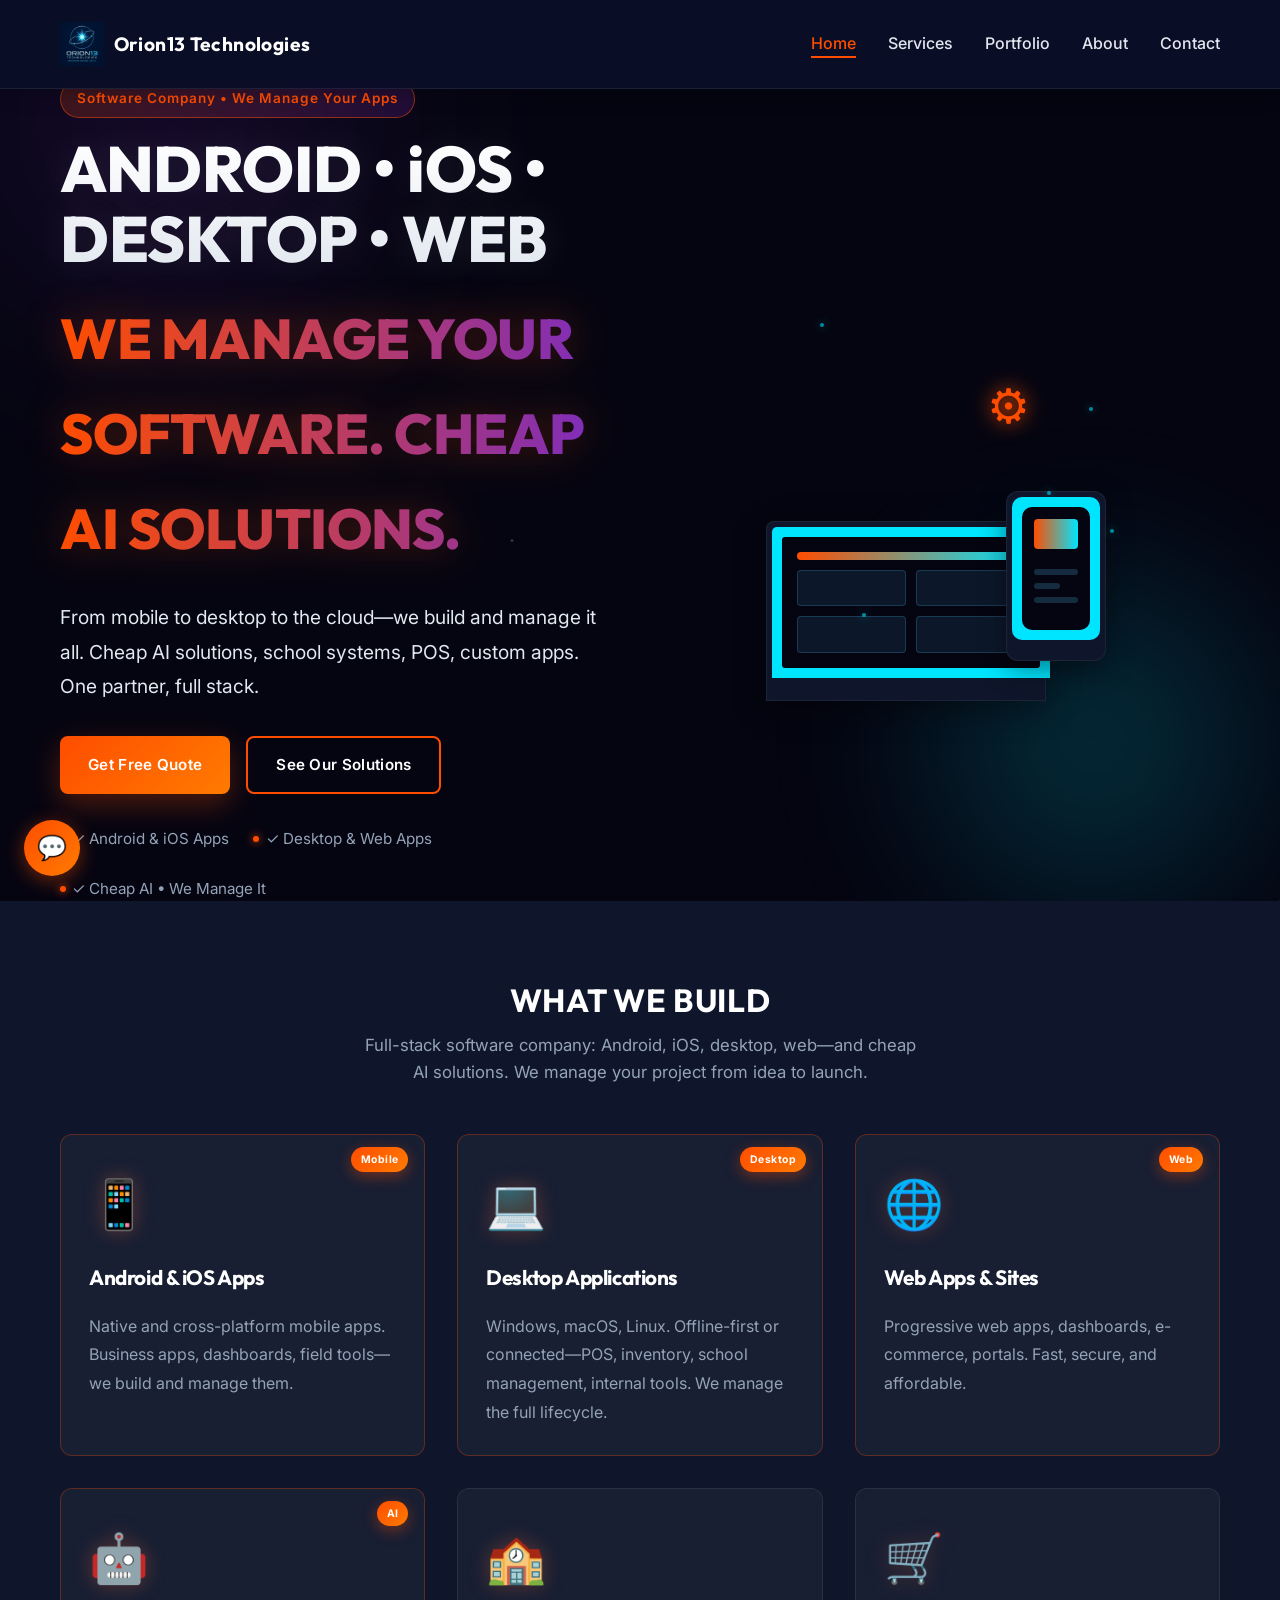
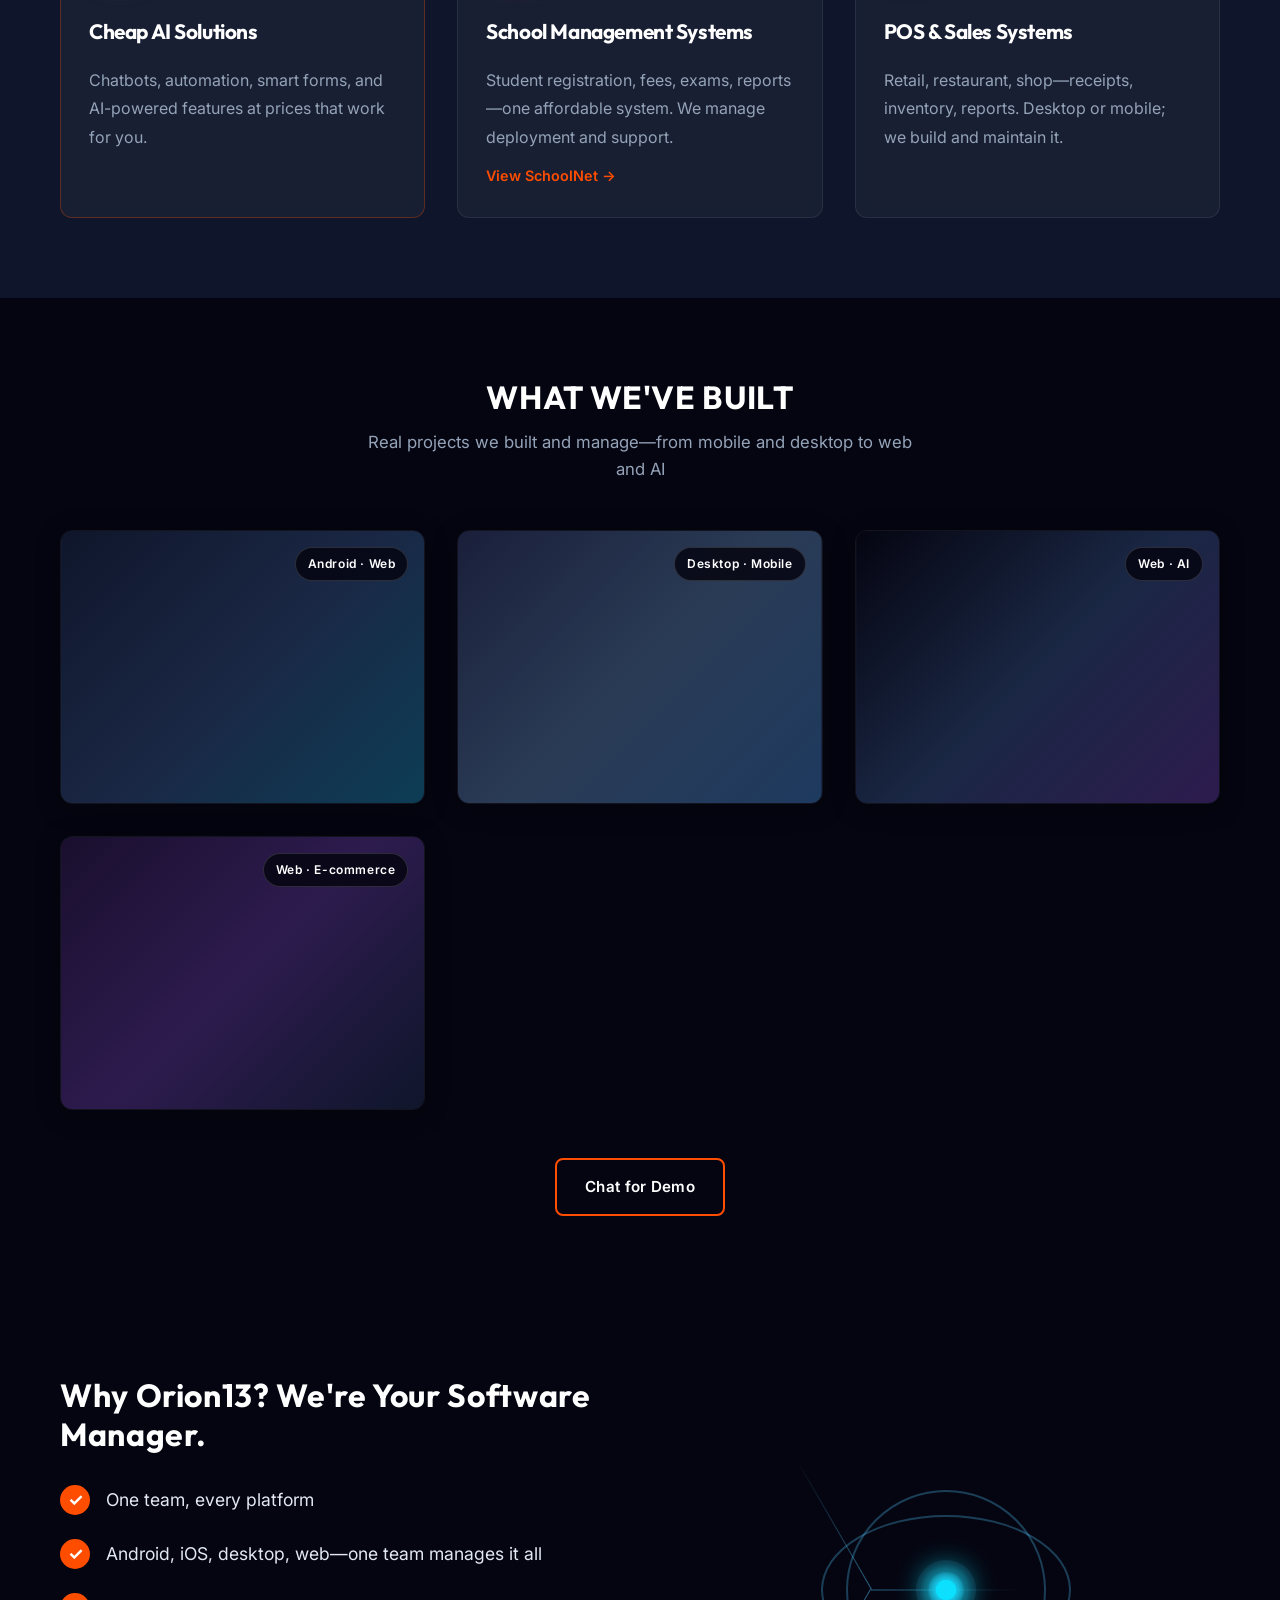
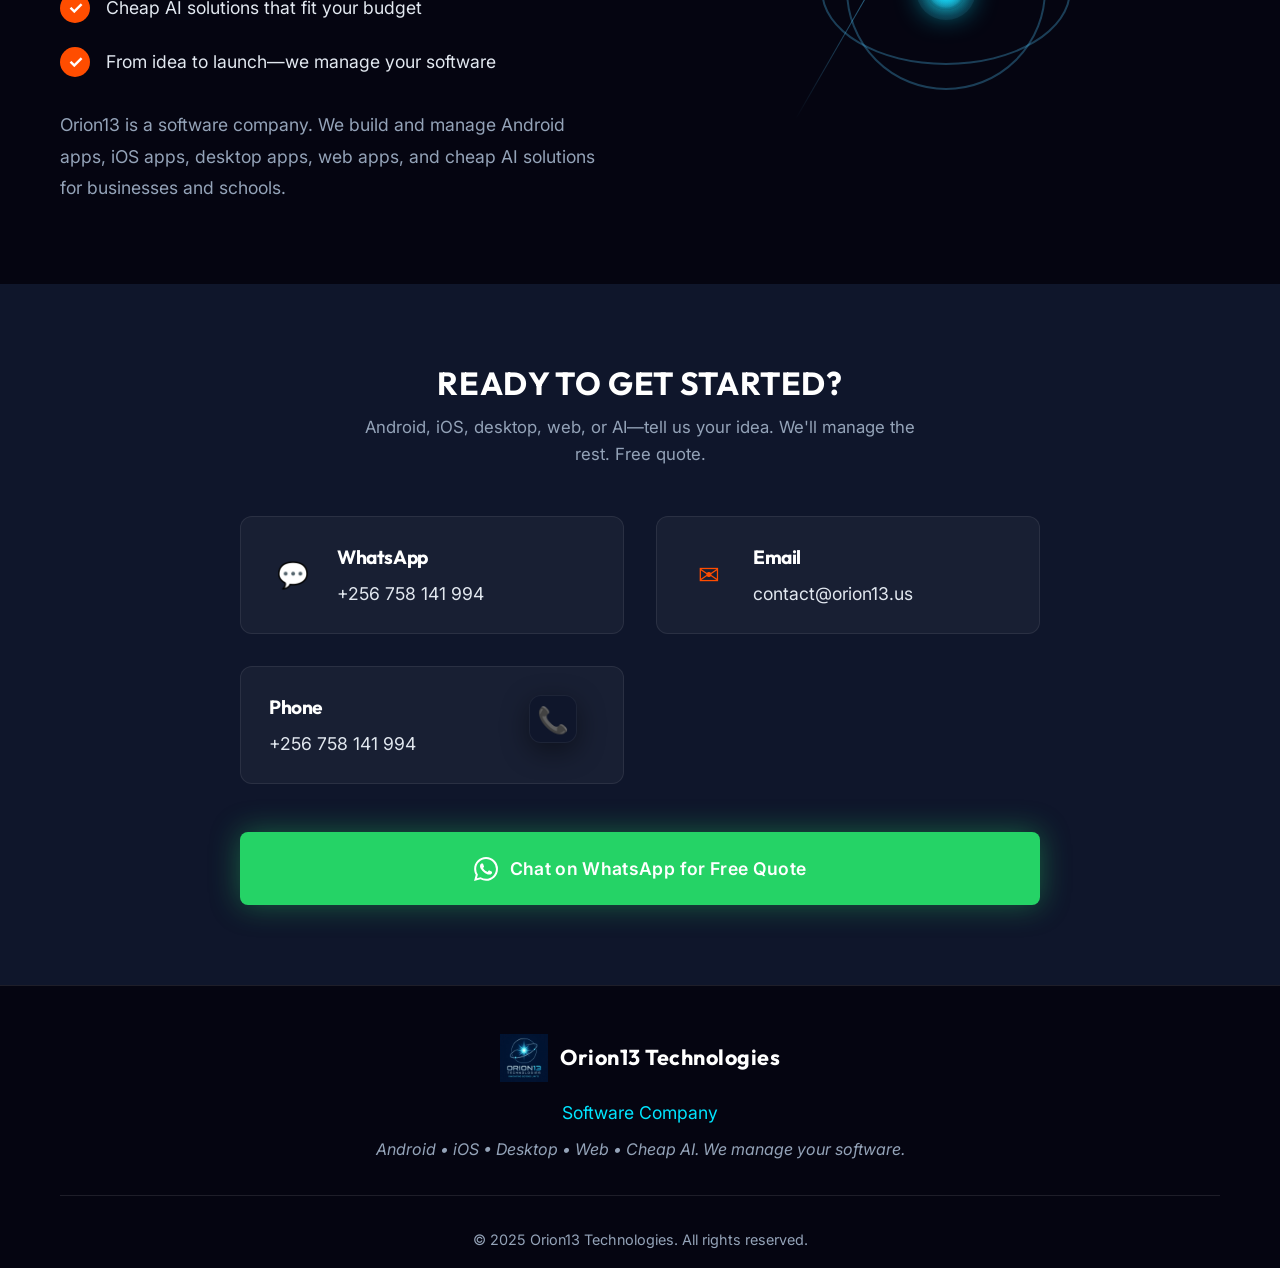
==== index.html @ c50a7cce "Website" ====
<!DOCTYPE html>
<html lang="en">

<head>
    <meta charset="UTF-8">
    <meta name="viewport" content="width=device-width, initial-scale=1.0, viewport-fit=cover">
    <meta name="description"
        content="Orion13 Technologies — Uganda-based software company. Android, iOS, desktop & web apps. Cheap AI solutions for East Africa. We manage your software from idea to launch.">
    <meta name="keywords" content="software company Uganda, East Africa, Android apps, iOS apps, desktop apps, web apps, cheap AI solutions, mobile development, Orion13, Kampala">
    <meta name="author" content="Orion13 Technologies">
    <meta name="robots" content="index, follow">
    <link rel="canonical" href="https://orion13.us/">
    <link rel="sitemap" type="application/xml" href="https://orion13.us/sitemap.xml">
    <meta property="og:type" content="website">
    <meta property="og:title" content="Orion13 Technologies | Software Company Uganda — Android, iOS, Web & AI">
    <meta property="og:description" content="Uganda-based software company. Android, iOS, desktop & web apps. Cheap AI solutions for East Africa. We manage your software.">
    <meta property="og:url" content="https://orion13.us/">
    <meta property="og:locale" content="en_UG">
    <meta property="og:site_name" content="Orion13 Technologies">
    <meta property="og:image" content="https://orion13.us/Images/logo_2.jpeg">
    <meta name="twitter:card" content="summary_large_image">
    <meta name="twitter:image" content="https://orion13.us/Images/logo_2.jpeg">
    <meta name="twitter:title" content="Orion13 Technologies | Software Company Uganda — Android, iOS, Web & AI">
    <meta name="twitter:description" content="Uganda-based software company. Android, iOS, desktop & web apps. Cheap AI solutions for East Africa.">
    <meta name="theme-color" content="#050511">
    <title>Orion13 Technologies | Software Company Uganda — Android • iOS • Web • Desktop • AI</title>
    <link rel="icon" href="Images/logo_2.jpeg" type="image/jpeg">
    <link rel="apple-touch-icon" href="Images/logo_2.jpeg">
    <link rel="preload" href="styles.css" as="style">
    <link rel="stylesheet" href="styles.css">
    <link rel="preconnect" href="https://fonts.googleapis.com">
    <link rel="preconnect" href="https://fonts.gstatic.com" crossorigin>
    <link
        href="https://fonts.googleapis.com/css2?family=Inter:wght@300;400;500;600&family=Outfit:wght@300;400;500;600;700;800&display=swap"
        rel="stylesheet">
</head>

<body>
    <!-- Navigation -->
    <nav class="navbar" role="navigation" aria-label="Main navigation">
        <div class="container">
            <a href="#home" class="logo" aria-label="Orion13 Technologies - Home">
                <img src="Images/logo_2.jpeg" alt="Orion13 Technologies" fetchpriority="high">
                <span class="logo-name">Orion13 Technologies</span>
            </a>
            <ul class="nav-menu">
                <li><a href="#home">Home</a></li>
                <li><a href="#services">Services</a></li>
                <li><a href="#portfolio">Portfolio</a></li>
                <li><a href="#about">About</a></li>
                <li><a href="#contact">Contact</a></li>
            </ul>
            <button type="button" class="hamburger" aria-label="Toggle menu" aria-expanded="false">
                <span></span>
                <span></span>
                <span></span>
            </button>
        </div>
    </nav>

    <main>
    <!-- Hero Section -->
    <section id="home" class="hero" aria-labelledby="hero-heading">
        <div class="hero-background">
            <div class="stars"></div>
        </div>
        <div class="container">
            <div class="hero-content">
                <div class="hero-badge">Software Company • We Manage Your Apps</div>
                <h1 class="hero-title" id="hero-heading">
                    <span class="title-main">ANDROID • iOS • DESKTOP • WEB</span>
                    <span class="title-accent">WE MANAGE YOUR SOFTWARE. CHEAP AI SOLUTIONS.</span>
                </h1>
                <p class="hero-subtitle">From mobile to desktop to the cloud—we build and manage it all. Cheap AI solutions, school systems, POS, custom apps. One partner, full stack.</p>
                <div class="hero-buttons">
                    <a href="https://wa.me/256758141994?text=Hi!%20I%20need%20a%20quote%20for%20software%20or%20AI%20solutions" target="_blank" rel="noopener noreferrer" class="btn btn-primary">Get Free Quote</a>
                    <a href="#services" class="btn btn-secondary">See Our Solutions</a>
                </div>
                <div class="hero-trust">
                    <span>✓ Android & iOS Apps</span>
                    <span>✓ Desktop & Web Apps</span>
                    <span>✓ Cheap AI • We Manage It</span>
                </div>
            </div>
            <div class="hero-graphic">
                <div class="device-mockup">
                    <div class="laptop">
                        <div class="laptop-screen">
                            <div class="screen-content">
                                <div class="screen-bar"></div>
                                <div class="screen-grid">
                                    <div class="grid-item"></div>
                                    <div class="grid-item"></div>
                                    <div class="grid-item"></div>
                                    <div class="grid-item"></div>
                                </div>
                            </div>
                        </div>
                    </div>
                    <div class="phone">
                        <div class="phone-screen">
                            <div class="screen-content">
                                <div class="phone-header"></div>
                                <div class="phone-content">
                                    <div class="content-line"></div>
                                    <div class="content-line short"></div>
                                    <div class="content-line"></div>
                                </div>
                            </div>
                        </div>
                    </div>
                    <div class="gear-icon">⚙</div>
                    <div class="floating-particles">
                        <div class="particle"></div>
                        <div class="particle"></div>
                        <div class="particle"></div>
                        <div class="particle"></div>
                        <div class="particle"></div>
                    </div>
                </div>
            </div>
        </div>
    </section>

    <!-- Services Section -->
    <section id="services" class="services">
        <div class="container">
            <div class="section-header">
                <h2 class="section-title">WHAT WE BUILD</h2>
                <p class="section-subtitle">Full-stack software company: Android, iOS, desktop, web—and cheap AI solutions. We manage your project from idea to launch.</p>
            </div>
            <div class="services-grid">
                <div class="service-card featured">
                    <span class="service-badge">Mobile</span>
                    <div class="service-icon">📱</div>
                    <h3 class="service-title">Android & iOS Apps</h3>
                    <p class="service-description">Native and cross-platform mobile apps. Business apps, dashboards, field tools—we build and manage them.</p>
                </div>
                <div class="service-card featured">
                    <span class="service-badge">Desktop</span>
                    <div class="service-icon">💻</div>
                    <h3 class="service-title">Desktop Applications</h3>
                    <p class="service-description">Windows, macOS, Linux. Offline-first or connected—POS, inventory, school management, internal tools. We manage the full lifecycle.</p>
                </div>
                <div class="service-card featured">
                    <span class="service-badge">Web</span>
                    <div class="service-icon">🌐</div>
                    <h3 class="service-title">Web Apps & Sites</h3>
                    <p class="service-description">Progressive web apps, dashboards, e-commerce, portals. Fast, secure, and affordable.</p>
                </div>
                <div class="service-card featured">
                    <span class="service-badge">AI</span>
                    <div class="service-icon">🤖</div>
                    <h3 class="service-title">Cheap AI Solutions</h3>
                    <p class="service-description">Chatbots, automation, smart forms, and AI-powered features at prices that work for you.</p>
                </div>
                <div class="service-card">
                    <div class="service-icon">🏫</div>
                    <h3 class="service-title">School Management Systems</h3>
                    <p class="service-description">Student registration, fees, exams, reports—one affordable system. We manage deployment and support.</p>
                    <a href="Learning_Hub/" class="service-link">View SchoolNet →</a>
                </div>
                <div class="service-card">
                    <div class="service-icon">🛒</div>
                    <h3 class="service-title">POS & Sales Systems</h3>
                    <p class="service-description">Retail, restaurant, shop—receipts, inventory, reports. Desktop or mobile; we build and maintain it.</p>
                </div>
            </div>
        </div>
    </section>

    <!-- Portfolio Section -->
    <section id="portfolio" class="portfolio">
        <div class="container">
            <div class="section-header">
                <h2 class="section-title">WHAT WE'VE BUILT</h2>
                <p class="section-subtitle">Real projects we built and manage—from mobile and desktop to web and AI</p>
            </div>
            <div class="portfolio-grid">
                <a href="Learning_Hub/" class="portfolio-item" style="text-decoration: none; color: inherit;">
                    <div class="portfolio-image" style="background-image: linear-gradient(135deg, #0f162b 0%, #1a2744 50%, #0d3d56 100%);">
                        <span class="portfolio-badge">Android · Web</span>
                        <div class="portfolio-overlay">
                            <h3>School Management System</h3>
                            <p class="portfolio-desc">Full student lifecycle: registration, fees, exams, reports. One system for admin, teachers, and parents.</p>
                            <span class="portfolio-link-hint">View SchoolNet →</span>
                        </div>
                    </div>
                </a>
                <div class="portfolio-item">
                    <div class="portfolio-image" style="background-image: linear-gradient(135deg, #1a1f3a 0%, #2a3b55 50%, #1e3a5f 100%);">
                        <span class="portfolio-badge">Desktop · Mobile</span>
                        <div class="portfolio-overlay">
                            <h3>Retail POS System</h3>
                            <p class="portfolio-desc">Sales, inventory, receipts, and daily reports. Works on desktop and mobile; we handle updates and support.</p>
                        </div>
                    </div>
                </div>
                <div class="portfolio-item">
                    <div class="portfolio-image" style="background-image: linear-gradient(135deg, #050511 0%, #1a2744 50%, #2d1b4e 100%);">
                        <span class="portfolio-badge">Web · AI</span>
                        <div class="portfolio-overlay">
                            <h3>Business Apps & AI</h3>
                            <p class="portfolio-desc">Custom web apps, chatbots, and automation. From invoicing and booking to smart forms—we manage it end to end.</p>
                        </div>
                    </div>
                </div>
                <div class="portfolio-item">
                    <div class="portfolio-image" style="background-image: linear-gradient(135deg, #1a0f2e 0%, #2d1b4e 50%, #0f162b 100%);">
                        <span class="portfolio-badge">Web · E-commerce</span>
                        <div class="portfolio-overlay">
                            <h3>Websites & Online Stores</h3>
                            <p class="portfolio-desc">Fast, professional sites and e-commerce. We build, host, and maintain so you can focus on selling.</p>
                        </div>
                    </div>
                </div>
            </div>
            <div class="portfolio-cta">
                <a href="https://wa.me/256758141994?text=Hi!%20I%20want%20to%20see%20more%20of%20your%20projects" target="_blank" rel="noopener noreferrer" class="btn btn-secondary">Chat for Demo</a>
            </div>
        </div>
    </section>

    <!-- About Section -->
    <section id="about" class="about">
        <div class="container">
            <div class="about-content">
                <div class="about-text">
                    <h2 class="section-title">Why Orion13? We're Your Software Manager.</h2>
                    <div class="features-list">
                        <div class="feature-item">
                            <span class="feature-check">✓</span>
                            <span class="feature-text">One team, every platform</span>
                        </div>
                        <div class="feature-item">
                            <span class="feature-check">✓</span>
                            <span class="feature-text">Android, iOS, desktop, web—one team manages it all</span>
                        </div>
                        <div class="feature-item">
                            <span class="feature-check">✓</span>
                            <span class="feature-text">Cheap AI solutions that fit your budget</span>
                        </div>
                        <div class="feature-item">
                            <span class="feature-check">✓</span>
                            <span class="feature-text">From idea to launch—we manage your software</span>
                        </div>
                    </div>
                    <p class="about-description">
                        Orion13 is a software company. We build and manage Android apps, iOS apps, desktop apps, web apps, and cheap AI solutions for businesses and schools.
                    </p>
                </div>
                <div class="about-graphic">
                    <div class="tech-orbital">
                        <div class="orbital-ring ring-1"></div>
                        <div class="orbital-ring ring-2"></div>
                        <div class="orbital-center">
                            <div class="center-glow"></div>
                        </div>
                        <div class="orbital-sphere sphere-1">
                            <div class="sphere-glow"></div>
                        </div>
                        <div class="orbital-sphere sphere-2">
                            <div class="sphere-glow"></div>
                        </div>
                        <div class="orbital-lines">
                            <div class="line line-1"></div>
                            <div class="line line-2"></div>
                            <div class="line line-3"></div>
                        </div>
                    </div>
                </div>
            </div>
        </div>
    </section>

    <!-- Contact Section -->
    <section id="contact" class="contact">
        <div class="container">
            <div class="section-header">
                <h2 class="section-title">READY TO GET STARTED?</h2>
                <p class="section-subtitle">Android, iOS, desktop, web, or AI—tell us your idea. We'll manage the rest. Free quote.</p>
            </div>
            <div class="contact-content">
                <div class="contact-info">
                    <div class="contact-item">
                        <div class="contact-icon whatsapp">💬</div>
                        <div class="contact-details">
                            <h3>WhatsApp</h3>
                            <a href="https://wa.me/256758141994" target="_blank" rel="noopener noreferrer" class="contact-link">+256 758 141
                                994</a>
                        </div>
                    </div>
                    <div class="contact-item">
                        <div class="contact-icon email">✉</div>
                        <div class="contact-details">
                            <h3>Email</h3>
                            <a href="mailto:contact@orion13.us" class="contact-link">contact@orion13.us</a>
                        </div>
                    </div>
                    <div class="contact-item">
                        <div class="contact-icon phone">📞</div>
                        <div class="contact-details">
                            <h3>Phone</h3>
                            <a href="tel:+256758141994" class="contact-link">+256 758 141 994</a>
                        </div>
                    </div>
                </div>
                <div class="contact-cta">
                    <a href="https://wa.me/256758141994?text=Hi!%20I%20need%20software%20for%20my%20school%2Fbusiness.%20Can%20I%20get%20a%20quote%3F" target="_blank" rel="noopener noreferrer" class="btn btn-whatsapp btn-large">
                        <svg class="whatsapp-icon" width="24" height="24" viewBox="0 0 24 24" fill="currentColor">
                            <path
                                d="M17.472 14.382c-.297-.149-1.758-.867-2.03-.967-.273-.099-.471-.148-.67.15-.197.297-.767.966-.94 1.164-.173.199-.347.223-.644.075-.297-.15-1.255-.463-2.39-1.475-.883-.788-1.48-1.761-1.653-2.059-.173-.297-.018-.458.13-.606.134-.133.298-.347.446-.52.149-.174.198-.298.298-.497.099-.198.05-.371-.025-.52-.075-.149-.669-1.612-.916-2.207-.242-.579-.487-.5-.669-.51-.173-.008-.371-.01-.57-.01-.198 0-.52.074-.792.372-.272.297-1.04 1.016-1.04 2.479 0 1.462 1.065 2.875 1.213 3.074.149.198 2.096 3.2 5.077 4.487.709.306 1.262.489 1.694.625.712.227 1.36.195 1.871.118.571-.085 1.758-.719 2.006-1.413.248-.694.248-1.289.173-1.413-.074-.124-.272-.198-.57-.347m-5.421 7.403h-.004a9.87 9.87 0 01-5.031-1.378l-.361-.214-3.741.982.998-3.648-.235-.374a9.86 9.86 0 01-1.51-5.26c.001-5.45 4.436-9.884 9.888-9.884 2.64 0 5.122 1.03 6.988 2.898a9.825 9.825 0 012.893 6.994c-.003 5.45-4.437 9.884-9.885 9.884m8.413-18.297A11.815 11.815 0 0012.05 0C5.495 0 .16 5.335.157 11.892c0 2.096.547 4.142 1.588 5.945L.057 24l6.305-1.654a11.882 11.882 0 005.683 1.448h.005c6.554 0 11.89-5.335 11.893-11.893a11.821 11.821 0 00-3.48-8.413Z" />
                        </svg>
                        Chat on WhatsApp for Free Quote
                    </a>
                </div>
            </div>
        </div>
    </section>

    </main>

    <!-- Footer -->
    <footer class="footer" role="contentinfo">
        <div class="container">
            <div class="footer-content">
                <div class="footer-logo">
                    <img src="Images/logo_2.jpeg" alt="Orion13 Technologies">
                    <span class="logo-name">Orion13 Technologies</span>
                </div>
                <p class="footer-tagline">Software Company</p>
                <p class="footer-slogan">Android • iOS • Desktop • Web • Cheap AI. We manage your software.</p>
            </div>
            <div class="footer-bottom">
                <p>&copy; 2025 Orion13 Technologies. All rights reserved.</p>
            </div>
        </div>
    </footer>

    <!-- Scroll Progress Indicator -->
    <div class="scroll-progress"></div>

    <!-- Simple AI / FAQ Chat (no server) -->
    <div class="chat-widget" aria-label="Site assistant">
        <button type="button" class="chat-widget-toggle" aria-label="Open site assistant">
            <span class="chat-widget-icon">💬</span>
        </button>
        <div class="chat-widget-panel" hidden>
            <div class="chat-widget-header">
                <span>Orion13 Assistant</span>
                <button type="button" class="chat-widget-close" aria-label="Close">×</button>
            </div>
            <div class="chat-widget-messages"></div>
            <div class="chat-widget-input-wrap">
                <input type="text" class="chat-widget-input" placeholder="Ask about our services, contact, or quote..." maxlength="300" aria-label="Your message">
                <button type="button" class="chat-widget-send" aria-label="Send">Send</button>
            </div>
        </div>
    </div>

    <!-- Back to Top Button -->
    <button class="back-to-top" aria-label="Back to top">
        <svg width="24" height="24" viewBox="0 0 24 24" fill="none" stroke="currentColor" stroke-width="2" aria-hidden="true">
            <path d="M18 15l-6-6-6 6" />
        </svg>
    </button>

    <!-- Optional: set your Hugging Face token so the chat uses AI (get one at huggingface.co/settings/tokens). Remove or leave empty to use FAQ-only. -->
    <script>window.HF_TOKEN = '';</script>
    <script type="application/ld+json">
    {
        "@context": "https://schema.org",
        "@type": "Organization",
        "name": "Orion13 Technologies",
        "url": "https://orion13.us",
        "description": "Uganda-based software company. Android, iOS, desktop & web apps. Cheap AI solutions for East Africa. We manage your software from idea to launch.",
        "email": "contact@orion13.us",
        "telephone": "+256758141994",
        "address": { "@type": "PostalAddress", "addressCountry": "UG" },
        "sameAs": []
    }
    </script>
    <script src="script.js" defer></script>
</body>

</html>
---- styles.css ----
/* ============================================
   ORION13 TECHNOLOGIES - STYLESHEET
   ============================================ */

:root {
    --primary-dark: #050511;
    --primary-blue: #0f162b;
    --accent-orange: #ff4d00;
    --accent-light-blue: #00e5ff;
    --accent-purple: #7b2cbf;
    --text-white: #ffffff;
    --text-light: #e2e8f0;
    --text-gray: #94a3b8;
    --font-heading: 'Outfit', sans-serif;
    --font-body: 'Inter', sans-serif;
    --gradient-main: linear-gradient(135deg, var(--primary-dark) 0%, var(--primary-blue) 100%);
    --gradient-accent: linear-gradient(90deg, var(--accent-orange), var(--accent-purple));
    --shadow-glow: 0 0 40px rgba(255, 77, 0, 0.4);
    --glass-bg: rgba(255, 255, 255, 0.03);
    --glass-border: rgba(255, 255, 255, 0.08);
    --safe-top: env(safe-area-inset-top, 0);
    --safe-right: env(safe-area-inset-right, 0);
    --safe-bottom: env(safe-area-inset-bottom, 0);
    --safe-left: env(safe-area-inset-left, 0);
    --touch-min: 44px;
    /* Professional spacing */
    --section-padding: 5rem;
    --section-padding-sm: 3.5rem;
    --card-radius: 12px;
    --nav-shadow: 0 1px 0 rgba(255, 255, 255, 0.06);
}

* {
    margin: 0;
    padding: 0;
    box-sizing: border-box;
}

html {
    scroll-behavior: smooth;
}

body {
    font-family: var(--font-body);
    background-color: var(--primary-dark);
    color: var(--text-gray);
    line-height: 1.7;
    overflow-x: hidden;
    -webkit-font-smoothing: antialiased;
    -moz-osx-font-smoothing: grayscale;
    background-image:
        radial-gradient(circle at 10% 20%, rgba(123, 44, 191, 0.12) 0%, transparent 45%),
        radial-gradient(circle at 90% 80%, rgba(0, 229, 255, 0.08) 0%, transparent 45%);
}

.skip-link {
    position: absolute;
    top: -100px;
    left: 0;
    padding: 0.75rem 1.5rem;
    background: var(--accent-orange);
    color: var(--text-white);
    font-weight: 600;
    text-decoration: none;
    z-index: 10001;
    transition: top 0.2s ease;
}

.skip-link:focus {
    top: 0;
    outline: 2px solid var(--accent-light-blue);
    outline-offset: 2px;
}

/* ============================================
   PORTFOLIO SECTION
   ============================================ */

.portfolio {
    padding: var(--section-padding) 0;
    background: var(--primary-dark);
    position: relative;
}

.portfolio-grid {
    display: grid;
    grid-template-columns: repeat(auto-fit, minmax(300px, 1fr));
    gap: 2rem;
    margin-bottom: 3rem;
}

.portfolio-item {
    border-radius: var(--card-radius);
    overflow: hidden;
    position: relative;
    aspect-ratio: 4 / 3;
    cursor: pointer;
    box-shadow: 0 4px 24px rgba(0, 0, 0, 0.25);
    border: 1px solid rgba(255, 255, 255, 0.06);
    transition: transform 0.25s ease, box-shadow 0.25s ease;
}

.portfolio-item:hover {
    transform: translateY(-10px);
    box-shadow: 0 20px 40px rgba(0, 0, 0, 0.4), 0 0 0 1px rgba(0, 229, 255, 0.15);
}

.portfolio-image {
    width: 100%;
    height: 100%;
    background-size: cover;
    background-position: center;
    transition: transform 0.5s ease;
}

.portfolio-item:hover .portfolio-image {
    transform: scale(1.08);
}

.portfolio-badge {
    position: absolute;
    top: 1rem;
    right: 1rem;
    z-index: 2;
    font-size: 0.75rem;
    font-weight: 600;
    letter-spacing: 0.05em;
    color: var(--text-white);
    background: rgba(5, 5, 17, 0.85);
    padding: 0.35rem 0.75rem;
    border-radius: 50px;
    border: 1px solid rgba(255, 255, 255, 0.15);
    backdrop-filter: blur(8px);
}

.portfolio-overlay {
    position: absolute;
    bottom: 0;
    left: 0;
    right: 0;
    padding: 2rem;
    background: linear-gradient(to top, rgba(5, 5, 17, 0.95) 0%, rgba(5, 5, 17, 0.6) 60%, transparent);
    color: var(--text-white);
    transform: translateY(20px);
    opacity: 0;
    transition: transform 0.35s ease, opacity 0.35s ease;
}

.portfolio-item:hover .portfolio-overlay {
    transform: translateY(0);
    opacity: 1;
}

.portfolio-overlay h3 {
    font-size: 1.35rem;
    color: var(--accent-light-blue);
    margin-bottom: 0.5rem;
    font-weight: 700;
}

.portfolio-desc {
    font-size: 0.95rem;
    color: var(--text-light);
    line-height: 1.6;
    opacity: 0.95;
}

.portfolio-cta {
    text-align: center;
}

/* ============================================
   TESTIMONIALS SECTION
   ============================================ */

.testimonials {
    padding: 6rem 0;
    background: linear-gradient(135deg, rgba(15, 22, 43, 0.8), rgba(5, 5, 17, 0.9));
    position: relative;
}

.testimonials-grid {
    display: grid;
    grid-template-columns: repeat(auto-fit, minmax(300px, 1fr));
    gap: 2rem;
}

.testimonial-card {
    background: var(--glass-bg);
    border: 1px solid var(--glass-border);
    padding: 2.5rem;
    border-radius: 15px;
    position: relative;
    transition: all 0.3s ease;
}

.testimonial-card:hover {
    transform: translateY(-5px);
    background: rgba(255, 255, 255, 0.05);
    border-color: var(--accent-light-blue);
}

.quote-icon {
    font-size: 4rem;
    color: var(--accent-orange);
    opacity: 0.3;
    position: absolute;
    top: 10px;
    right: 30px;
    font-family: serif;
}

.testimonial-text {
    font-size: 1.1rem;
    color: var(--text-light);
    margin-bottom: 2rem;
    font-style: italic;
    position: relative;
    z-index: 1;
}

.client-info {
    display: flex;
    align-items: center;
    gap: 1rem;
}

.client-avatar {
    width: 50px;
    height: 50px;
    border-radius: 50%;
    display: flex;
    align-items: center;
    justify-content: center;
    font-weight: 700;
    color: var(--text-white);
    font-size: 1.2rem;
}

.client-details h4 {
    color: var(--text-white);
    font-size: 1.1rem;
    margin-bottom: 0.2rem;
}

.client-details p {
    color: var(--text-gray);
    font-size: 0.9rem;
}

/* ============================================
   PROCESS SECTION
   ============================================ */

.process {
    padding: 6rem 0;
    background: var(--primary-blue);
    position: relative;
}

.process-steps {
    display: grid;
    grid-template-columns: repeat(auto-fit, minmax(250px, 1fr));
    gap: 3rem;
    position: relative;
}

.process-step {
    text-align: center;
    position: relative;
    padding: 2rem;
    border-radius: 15px;
    background: rgba(255, 255, 255, 0.03);
    border: 1px solid rgba(255, 255, 255, 0.05);
    transition: all 0.3s ease;
}

.process-step:hover {
    transform: translateY(-10px);
    background: rgba(255, 255, 255, 0.06);
    border-color: var(--accent-orange);
}

.step-number {
    font-size: 3rem;
    font-weight: 900;
    color: transparent;
    -webkit-text-stroke: 1px var(--accent-light-blue);
    opacity: 0.5;
    margin-bottom: 1rem;
    font-family: var(--font-heading);
}

.process-step:hover .step-number {
    opacity: 1;
    color: rgba(0, 229, 255, 0.1);
}

.step-content h3 {
    font-size: 1.5rem;
    color: var(--text-white);
    margin-bottom: 1rem;
}

.step-content p {
    color: var(--text-light);
    line-height: 1.6;
}

h1,
h2,
h3,
h4,
h5,
h6 {
    font-family: var(--font-heading);
    font-weight: 700;
    letter-spacing: -0.02em;
}

.container {
    max-width: 1200px;
    margin: 0 auto;
    padding: 0 20px;
}

@media (max-width: 600px) {
    .container {
        padding: 0 16px;
    }
}

/* ============================================
   NAVIGATION
   ============================================ */

.navbar {
    position: fixed;
    top: 0;
    left: 0;
    right: 0;
    background: rgba(5, 5, 17, 0.92);
    backdrop-filter: blur(20px);
    -webkit-backdrop-filter: blur(20px);
    border-bottom: 1px solid var(--glass-border);
    box-shadow: var(--nav-shadow);
    z-index: 1000;
    padding: 0.75rem 0;
    padding-top: max(0.75rem, var(--safe-top));
    min-height: 64px;
    transition: background 0.25s ease, box-shadow 0.25s ease;
}

.navbar .container {
    display: flex;
    justify-content: space-between;
    align-items: center;
    gap: 1rem;
    min-height: 64px;
}

.logo {
    display: flex;
    align-items: center;
    gap: 0.6rem;
    text-decoration: none;
    min-width: 0;
    max-width: 100%;
    -webkit-tap-highlight-color: transparent;
}

.logo img {
    display: block;
    height: 44px;
    width: auto;
    max-width: 160px;
    object-fit: contain;
    object-position: left center;
    flex-shrink: 0;
}

.logo-name {
    font-family: var(--font-heading);
    font-size: 1.2rem;
    font-weight: 700;
    color: var(--text-white);
    letter-spacing: 0.02em;
    white-space: nowrap;
    overflow: hidden;
    text-overflow: ellipsis;
}

.logo-icon {
    font-size: 1.6rem;
    color: var(--accent-light-blue);
    animation: pulse 2s ease-in-out infinite;
    flex-shrink: 0;
    display: inline-flex;
    align-items: center;
    justify-content: center;
}

.logo-text {
    letter-spacing: 1.5px;
}

.logo-number {
    color: var(--accent-orange);
    font-weight: 900;
}

.nav-menu {
    display: flex;
    list-style: none;
    gap: 2rem;
    align-items: center;
    margin: 0;
    padding: 0;
}

.nav-menu a {
    color: var(--text-light);
    text-decoration: none;
    font-weight: 500;
    transition: color 0.3s ease;
    position: relative;
}

.nav-menu a::after {
    content: '';
    position: absolute;
    bottom: -5px;
    left: 0;
    width: 0;
    height: 2px;
    background: var(--accent-orange);
    transition: width 0.3s ease;
}

.nav-menu a:hover {
    color: var(--text-white);
}

.nav-menu a:hover::after {
    width: 100%;
}

.hamburger {
    display: none;
    flex-direction: column;
    justify-content: center;
    align-items: center;
    cursor: pointer;
    gap: 5px;
    min-width: var(--touch-min);
    min-height: var(--touch-min);
    padding: 10px;
    border: none;
    background: transparent;
    -webkit-tap-highlight-color: transparent;
}

.hamburger span {
    width: 25px;
    height: 3px;
    background: var(--text-white);
    transition: all 0.3s ease;
}

/* ============================================
   HERO SECTION
   ============================================ */

.hero {
    min-height: 100vh;
    min-height: 100dvh;
    display: flex;
    align-items: center;
    position: relative;
    padding-top: 80px;
    overflow: hidden;
}

.hero-background {
    position: absolute;
    top: 0;
    left: 0;
    right: 0;
    bottom: 0;
    background: var(--primary-dark);
    z-index: -1;
    overflow: hidden;
}

.hero-background::before {
    content: '';
    position: absolute;
    top: -20%;
    left: -10%;
    width: 600px;
    height: 600px;
    background: radial-gradient(circle, rgba(123, 44, 191, 0.3), transparent 70%);
    filter: blur(80px);
    opacity: 0.6;
    animation: float-glow 10s ease-in-out infinite alternate;
}

.hero-background::after {
    content: '';
    position: absolute;
    bottom: -10%;
    right: -5%;
    width: 500px;
    height: 500px;
    background: radial-gradient(circle, rgba(0, 229, 255, 0.2), transparent 70%);
    filter: blur(60px);
}

.stars {
    position: absolute;
    width: 100%;
    height: 100%;
    background-image:
        radial-gradient(2px 2px at 20% 30%, white, transparent),
        radial-gradient(2px 2px at 60% 70%, white, transparent),
        radial-gradient(1px 1px at 50% 50%, white, transparent),
        radial-gradient(1px 1px at 80% 10%, white, transparent),
        radial-gradient(2px 2px at 90% 60%, white, transparent),
        radial-gradient(1px 1px at 33% 80%, white, transparent),
        radial-gradient(1px 1px at 55% 20%, white, transparent);
    background-size: 200% 200%;
    animation: twinkle 20s linear infinite;
    opacity: 0.3;
}

@keyframes twinkle {
    0% {
        background-position: 0% 0%;
    }

    100% {
        background-position: 100% 100%;
    }
}

.hero .container {
    display: grid;
    grid-template-columns: 1fr 1fr;
    gap: 4rem;
    align-items: center;
}

.hero-content {
    z-index: 1;
}

.hero-badge {
    display: inline-block;
    background: linear-gradient(135deg, rgba(255, 77, 0, 0.2), rgba(123, 44, 191, 0.2));
    border: 1px solid rgba(255, 77, 0, 0.5);
    color: var(--accent-orange);
    font-size: 0.85rem;
    font-weight: 600;
    letter-spacing: 1px;
    padding: 0.4rem 1rem;
    border-radius: 50px;
    margin-bottom: 1rem;
    animation: fadeInUp 0.8s ease 0s both;
}

.hero-trust {
    display: flex;
    flex-wrap: wrap;
    gap: 1.5rem;
    margin-top: 2rem;
    font-size: 0.95rem;
    color: var(--text-gray);
}

.hero-trust span {
    display: flex;
    align-items: center;
    gap: 0.4rem;
}

.hero-trust span::before {
    content: '';
    display: inline-block;
    width: 6px;
    height: 6px;
    background: var(--accent-orange);
    border-radius: 50%;
    box-shadow: 0 0 8px var(--accent-orange);
}

.hero-title {
    display: flex;
    flex-direction: column;
    gap: 1rem;
    margin-bottom: 1.5rem;
}

.title-main {
    font-size: 4rem;
    font-weight: 800;
    line-height: 1.1;
    color: var(--text-white);
    background: linear-gradient(180deg, #fff 0%, #e2e8f0 100%);
    -webkit-background-clip: text;
    background-clip: text;
    -webkit-text-fill-color: transparent;
    text-shadow: 0 0 40px rgba(255, 255, 255, 0.1);
    animation: fadeInUp 0.8s ease 0.1s both;
}

.title-accent {
    font-size: 3.5rem;
    font-weight: 800;
    background: var(--gradient-accent);
    -webkit-background-clip: text;
    background-clip: text;
    -webkit-text-fill-color: transparent;
    text-transform: uppercase;
    animation: fadeInUp 0.8s ease 0.2s both;
    filter: drop-shadow(0 0 20px rgba(255, 77, 0, 0.3));
    display: block;
}

.hero-subtitle {
    font-size: 1.2rem;
    color: var(--text-light);
    margin-bottom: 2rem;
    line-height: 1.8;
    animation: fadeInUp 1s ease 0.3s both;
}

@keyframes fadeInUp {
    from {
        opacity: 0;
        transform: translateY(20px);
    }

    to {
        opacity: 1;
        transform: translateY(0);
    }
}

.hero-buttons {
    display: flex;
    gap: 1rem;
    flex-wrap: wrap;
}

.btn {
    padding: 0.875rem 1.75rem;
    min-height: var(--touch-min);
    border-radius: 8px;
    font-size: 0.95rem;
    font-weight: 600;
    letter-spacing: 0.02em;
    text-decoration: none;
    transition: all 0.25s ease;
    display: inline-flex;
    align-items: center;
    justify-content: center;
    border: 2px solid transparent;
    -webkit-tap-highlight-color: transparent;
}

.btn-primary {
    background: var(--accent-orange);
    background: linear-gradient(135deg, var(--accent-orange), #ff7b00);
    color: var(--text-white);
    box-shadow: 0 10px 30px rgba(255, 77, 0, 0.3);
    border: none;
}

.btn-primary:hover {
    transform: translateY(-2px);
    box-shadow: 0 10px 40px rgba(255, 107, 53, 0.5);
    position: relative;
    overflow: hidden;
}

.btn {
    position: relative;
    overflow: hidden;
}

.btn .ripple {
    position: absolute;
    border-radius: 50%;
    background: rgba(255, 255, 255, 0.6);
    transform: scale(0);
    animation: ripple-animation 0.6s ease-out;
    pointer-events: none;
}

@keyframes ripple-animation {
    to {
        transform: scale(4);
        opacity: 0;
    }
}

.btn-secondary {
    background: transparent;
    color: var(--text-white);
    border: 2px solid var(--accent-orange);
}

.btn-secondary:hover {
    background: var(--accent-orange);
    transform: translateY(-2px);
}

.btn-large {
    padding: 1.2rem 2.5rem;
    font-size: 1.1rem;
}

.btn-whatsapp {
    background: #25d366;
    color: var(--text-white);
    box-shadow: 0 0 30px rgba(37, 211, 102, 0.4);
    display: flex;
    align-items: center;
    justify-content: center;
    gap: 0.75rem;
}

.btn-whatsapp:hover {
    background: #20ba5a;
    box-shadow: 0 10px 40px rgba(37, 211, 102, 0.6);
    transform: translateY(-2px);
}

.whatsapp-icon {
    width: 24px;
    height: 24px;
    flex-shrink: 0;
    display: block;
}

.hero-graphic {
    position: relative;
    height: 420px;
    min-height: 280px;
    display: flex;
    align-items: flex-end;
    justify-content: center;
}

.device-mockup {
    position: relative;
    width: 100%;
    max-width: 420px;
    height: 100%;
    margin: 0 auto;
}

.laptop {
    position: absolute;
    bottom: 0;
    left: 50%;
    transform: translateX(calc(-50% - 40px));
    width: 280px;
    height: 180px;
    background: var(--primary-blue);
    border-radius: 8px 8px 0 0;
    box-shadow: 0 8px 32px rgba(0, 0, 0, 0.4);
    border: 1px solid rgba(255, 255, 255, 0.06);
}

.laptop-screen {
    width: 100%;
    height: 85%;
    background: var(--accent-light-blue);
    border-radius: 5px 5px 0 0;
    margin: 5px;
    position: relative;
    overflow: hidden;
}

.screen-content {
    position: absolute;
    top: 10px;
    left: 10px;
    right: 10px;
    bottom: 10px;
    background: var(--primary-dark);
    border-radius: 3px;
    padding: 15px;
    display: flex;
    flex-direction: column;
    gap: 10px;
}

.screen-bar {
    height: 8px;
    background: linear-gradient(90deg, var(--accent-orange), var(--accent-light-blue));
    border-radius: 4px;
    animation: shimmer 2s ease-in-out infinite;
}

.screen-grid {
    display: grid;
    grid-template-columns: 1fr 1fr;
    gap: 10px;
    flex: 1;
}

.grid-item {
    background: rgba(79, 195, 247, 0.1);
    border-radius: 4px;
    border: 1px solid rgba(79, 195, 247, 0.2);
    animation: pulse 3s ease-in-out infinite;
}

.grid-item:nth-child(1) {
    animation-delay: 0s;
}

.grid-item:nth-child(2) {
    animation-delay: 0.5s;
}

.grid-item:nth-child(3) {
    animation-delay: 1s;
}

.grid-item:nth-child(4) {
    animation-delay: 1.5s;
}

@keyframes shimmer {

    0%,
    100% {
        opacity: 0.6;
    }

    50% {
        opacity: 1;
    }
}

.phone {
    position: absolute;
    bottom: 40px;
    right: 12%;
    width: 100px;
    height: 170px;
    background: var(--primary-blue);
    border-radius: 12px;
    box-shadow: 0 8px 28px rgba(0, 0, 0, 0.45);
    border: 1px solid rgba(255, 255, 255, 0.06);
}

.phone-screen {
    width: 90%;
    height: 85%;
    background: var(--accent-light-blue);
    border-radius: 10px;
    margin: 5px auto;
    position: relative;
    overflow: hidden;
}

.phone .screen-content {
    border-radius: 10px;
    padding: 12px;
}

.phone-header {
    height: 30px;
    background: linear-gradient(90deg, var(--accent-orange), var(--accent-light-blue));
    border-radius: 4px;
    margin-bottom: 10px;
}

.phone-content {
    display: flex;
    flex-direction: column;
    gap: 8px;
    flex: 1;
}

.content-line {
    height: 6px;
    background: rgba(79, 195, 247, 0.2);
    border-radius: 3px;
    animation: pulse 2s ease-in-out infinite;
}

.content-line.short {
    width: 60%;
}

.content-line:nth-child(1) {
    animation-delay: 0s;
}

.content-line:nth-child(2) {
    animation-delay: 0.3s;
}

.content-line:nth-child(3) {
    animation-delay: 0.6s;
}

.gear-icon {
    position: absolute;
    top: 20%;
    right: 30%;
    font-size: 3rem;
    color: var(--accent-orange);
    animation: rotate 10s linear infinite;
    filter: drop-shadow(0 0 10px var(--accent-orange));
    z-index: 2;
}

.floating-particles {
    position: absolute;
    width: 100%;
    height: 100%;
    top: 0;
    left: 0;
    pointer-events: none;
}

.particle {
    position: absolute;
    width: 4px;
    height: 4px;
    background: var(--accent-light-blue);
    border-radius: 50%;
    opacity: 0.6;
    animation: float 6s ease-in-out infinite;
    box-shadow: 0 0 10px var(--accent-light-blue);
}

.particle:nth-child(1) {
    top: 10%;
    left: 20%;
    animation-delay: 0s;
    animation-duration: 5s;
}

.particle:nth-child(2) {
    top: 30%;
    right: 15%;
    animation-delay: 1s;
    animation-duration: 7s;
}

.particle:nth-child(3) {
    bottom: 20%;
    left: 30%;
    animation-delay: 2s;
    animation-duration: 6s;
}

.particle:nth-child(4) {
    top: 50%;
    right: 25%;
    animation-delay: 1.5s;
    animation-duration: 8s;
}

.particle:nth-child(5) {
    bottom: 40%;
    right: 10%;
    animation-delay: 0.5s;
    animation-duration: 5.5s;
}

@keyframes rotate {
    from {
        transform: rotate(0deg);
    }

    to {
        transform: rotate(360deg);
    }
}

@keyframes pulse {

    0%,
    100% {
        opacity: 1;
        transform: scale(1);
    }

    50% {
        opacity: 0.7;
        transform: scale(1.1);
    }
}

@keyframes float {

    0%,
    100% {
        transform: translateY(0px);
    }

    50% {
        transform: translateY(-20px);
    }
}

@keyframes glow {

    0%,
    100% {
        box-shadow: 0 0 20px var(--accent-light-blue), 0 0 40px var(--accent-light-blue);
    }

    50% {
        box-shadow: 0 0 30px var(--accent-light-blue), 0 0 60px var(--accent-light-blue);
    }
}

/* ============================================
   SERVICES SECTION
   ============================================ */

.services {
    padding: var(--section-padding) 0;
    background: var(--primary-blue);
    position: relative;
}

.section-header {
    text-align: center;
    margin-bottom: 3rem;
}

.section-title {
    font-size: 2rem;
    font-weight: 700;
    letter-spacing: 0.02em;
    margin-bottom: 0.75rem;
    color: var(--text-white);
    line-height: 1.2;
}

.section-subtitle {
    font-size: 1.05rem;
    color: var(--text-gray);
    line-height: 1.6;
    max-width: 560px;
    margin: 0 auto;
}

.services-grid {
    display: grid;
    grid-template-columns: repeat(auto-fit, minmax(300px, 1fr));
    gap: 2rem;
}

.service-card {
    background: rgba(255, 255, 255, 0.04);
    padding: 1.75rem;
    border-radius: var(--card-radius);
    border: 1px solid rgba(255, 255, 255, 0.08);
    transition: transform 0.25s ease, box-shadow 0.25s ease, border-color 0.25s ease;
    backdrop-filter: blur(8px);
}

.service-card:hover {
    transform: translateY(-4px);
    border-color: rgba(255, 77, 0, 0.4);
    box-shadow: 0 12px 32px rgba(0, 0, 0, 0.2);
    background: rgba(255, 255, 255, 0.06);
}

.service-card:hover .service-icon {
    transform: scale(1.2) rotate(5deg);
}

.service-card.featured {
    border-color: rgba(255, 77, 0, 0.3);
    position: relative;
}

.service-badge {
    position: absolute;
    top: 12px;
    right: 16px;
    background: linear-gradient(135deg, var(--accent-orange), #ff7b00);
    color: var(--text-white);
    font-size: 0.65rem;
    font-weight: 700;
    letter-spacing: 0.5px;
    padding: 0.25rem 0.6rem;
    border-radius: 20px;
    box-shadow: 0 4px 15px rgba(255, 77, 0, 0.4);
}

.service-icon {
    font-size: 3rem;
    margin-bottom: 1rem;
    display: block;
    transition: transform 0.3s ease;
    filter: drop-shadow(0 0 10px rgba(255, 107, 53, 0.3));
}

.service-title {
    font-size: 1.3rem;
    font-weight: 700;
    margin-bottom: 1rem;
    color: var(--text-white);
}

.service-description {
    color: var(--text-gray);
    line-height: 1.8;
}

.service-link {
    display: inline-block;
    margin-top: 0.75rem;
    font-size: 0.9rem;
    font-weight: 600;
    color: var(--accent-orange);
    text-decoration: none;
    transition: color 0.2s ease;
    -webkit-tap-highlight-color: transparent;
}

.service-link:hover {
    color: var(--accent-light-blue);
}

.portfolio-link-hint {
    display: block;
    margin-top: 0.5rem;
    font-size: 0.85rem;
    color: var(--accent-light-blue);
    font-weight: 600;
}

/* ============================================
   ABOUT SECTION
   ============================================ */

.about {
    padding: var(--section-padding) 0;
    background: var(--primary-dark);
}

.about-content {
    display: grid;
    grid-template-columns: 1fr 1fr;
    gap: 4rem;
    align-items: center;
}

.about-text {
    z-index: 1;
}

.features-list {
    margin: 2rem 0;
}

.feature-item {
    display: flex;
    align-items: center;
    gap: 1rem;
    margin-bottom: 1.5rem;
    font-size: 1.1rem;
}

.feature-check {
    width: 30px;
    height: 30px;
    background: var(--accent-orange);
    border-radius: 50%;
    display: flex;
    align-items: center;
    justify-content: center;
    color: var(--text-white);
    font-weight: bold;
    flex-shrink: 0;
}

.feature-text {
    color: var(--text-light);
}

.about-description {
    font-size: 1.1rem;
    color: var(--text-gray);
    line-height: 1.8;
    margin-top: 2rem;
}

.about-graphic {
    display: flex;
    justify-content: center;
    align-items: center;
    height: 400px;
    position: relative;
}

.tech-orbital {
    position: relative;
    width: 300px;
    height: 300px;
}

.orbital-ring {
    position: absolute;
    border: 2px solid rgba(79, 195, 247, 0.3);
    border-radius: 50%;
    top: 50%;
    left: 50%;
    transform: translate(-50%, -50%);
}

.ring-1 {
    width: 200px;
    height: 200px;
    animation: orbit 20s linear infinite;
}

.ring-2 {
    width: 250px;
    height: 150px;
    animation: orbit 15s linear infinite reverse;
}

@keyframes orbit {
    from {
        transform: translate(-50%, -50%) rotate(0deg);
    }

    to {
        transform: translate(-50%, -50%) rotate(360deg);
    }
}

.orbital-center {
    position: absolute;
    top: 50%;
    left: 50%;
    transform: translate(-50%, -50%);
    width: 40px;
    height: 40px;
    background: radial-gradient(circle, var(--accent-light-blue), transparent);
    border-radius: 50%;
    box-shadow: 0 0 30px var(--accent-light-blue);
    animation: pulse 2s ease-in-out infinite, glow 3s ease-in-out infinite;
    z-index: 2;
}

.center-glow {
    position: absolute;
    top: 50%;
    left: 50%;
    transform: translate(-50%, -50%);
    width: 60px;
    height: 60px;
    background: radial-gradient(circle, rgba(79, 195, 247, 0.3), transparent);
    border-radius: 50%;
    animation: pulse 2s ease-in-out infinite;
}

.orbital-sphere {
    position: absolute;
    width: 20px;
    height: 20px;
    background: var(--accent-light-blue);
    border-radius: 50%;
    box-shadow: 0 0 15px var(--accent-light-blue);
    top: 50%;
    left: 50%;
    transform: translate(-50%, -50%);
    z-index: 2;
}

.sphere-glow {
    position: absolute;
    top: 50%;
    left: 50%;
    transform: translate(-50%, -50%);
    width: 35px;
    height: 35px;
    background: radial-gradient(circle, rgba(79, 195, 247, 0.2), transparent);
    border-radius: 50%;
    animation: pulse 2s ease-in-out infinite;
}

.orbital-lines {
    position: absolute;
    top: 50%;
    left: 50%;
    transform: translate(-50%, -50%);
    width: 100%;
    height: 100%;
}

.orbital-lines .line {
    position: absolute;
    top: 50%;
    left: 50%;
    transform-origin: 0 0;
    width: 150px;
    height: 1px;
    background: linear-gradient(90deg, rgba(79, 195, 247, 0.5), transparent);
}

.line-1 {
    transform: translate(-50%, -50%) rotate(0deg);
    animation: lineGlow 3s ease-in-out infinite;
}

.line-2 {
    transform: translate(-50%, -50%) rotate(120deg);
    animation: lineGlow 3s ease-in-out infinite 1s;
}

.line-3 {
    transform: translate(-50%, -50%) rotate(240deg);
    animation: lineGlow 3s ease-in-out infinite 2s;
}

@keyframes lineGlow {

    0%,
    100% {
        opacity: 0.3;
    }

    50% {
        opacity: 0.8;
    }
}

.sphere-1 {
    animation: orbit-sphere 20s linear infinite;
    transform-origin: 100px 0;
}

.sphere-2 {
    animation: orbit-sphere 15s linear infinite reverse;
    transform-origin: 125px 0;
}

@keyframes orbit-sphere {
    from {
        transform: rotate(0deg) translateX(100px) rotate(0deg);
    }

    to {
        transform: rotate(360deg) translateX(100px) rotate(-360deg);
    }
}

/* ============================================
   CONTACT SECTION
   ============================================ */

.contact {
    padding: var(--section-padding) 0;
    background: var(--primary-blue);
    text-align: center;
}

.contact-content {
    max-width: 800px;
    margin: 3rem auto 0;
}

.contact-info {
    display: grid;
    grid-template-columns: repeat(auto-fit, minmax(250px, 1fr));
    gap: 2rem;
    margin-bottom: 3rem;
}

.contact-item {
    display: flex;
    flex-direction: row;
    align-items: center;
    gap: 1.25rem;
    background: rgba(255, 255, 255, 0.04);
    padding: 1.5rem 1.75rem;
    border-radius: var(--card-radius);
    border: 1px solid rgba(255, 255, 255, 0.08);
    transition: transform 0.25s ease, border-color 0.25s ease, box-shadow 0.25s ease;
}

.contact-item:hover {
    transform: translateY(-3px);
    border-color: rgba(255, 77, 0, 0.4);
    box-shadow: 0 8px 24px rgba(0, 0, 0, 0.2);
    background: rgba(255, 255, 255, 0.06);
}

.contact-item:hover .contact-icon {
    transform: scale(1.1);
}

.contact-icon {
    width: 48px;
    height: 48px;
    min-width: 48px;
    min-height: 48px;
    font-size: 1.6rem;
    display: flex;
    align-items: center;
    justify-content: center;
    flex-shrink: 0;
    transition: transform 0.3s ease;
    border-radius: 12px;
}

.contact-icon.whatsapp {
    color: #25d366;
}

.contact-icon.email {
    color: var(--accent-orange);
}

.contact-icon.phone {
    color: var(--accent-light-blue);
}

.contact-details {
    min-width: 0;
    text-align: left;
}

.contact-details h3 {
    font-size: 1.2rem;
    margin-bottom: 0.35rem;
    color: var(--text-white);
}

.contact-link {
    color: var(--text-light);
    text-decoration: none;
    font-size: 1.1rem;
    transition: color 0.3s ease;
    -webkit-tap-highlight-color: transparent;
    padding: 0.25rem 0;
}

.contact-link:hover {
    color: var(--accent-orange);
}

.contact-cta {
    margin-top: 2rem;
}

/* ============================================
   FOOTER
   ============================================ */

.footer {
    background: var(--primary-dark);
    padding: 3rem 0 1rem;
    text-align: center;
    border-top: 1px solid rgba(255, 255, 255, 0.1);
}

.footer-content {
    margin-bottom: 2rem;
}

.footer-logo {
    display: flex;
    align-items: center;
    justify-content: center;
    gap: 0.75rem;
    margin-bottom: 1rem;
}

.footer-logo .logo-name {
    font-family: var(--font-heading);
    font-size: 1.35rem;
    font-weight: 700;
    color: var(--text-white);
    letter-spacing: 0.5px;
}

.footer-logo img {
    display: block;
    height: 48px;
    width: auto;
    max-width: 180px;
    object-fit: contain;
    flex-shrink: 0;
}

.footer-tagline {
    color: var(--accent-light-blue);
    font-size: 1.1rem;
    margin-bottom: 0.5rem;
}

.footer-slogan {
    color: var(--text-gray);
    font-style: italic;
}

.footer-bottom {
    padding-top: 2rem;
    border-top: 1px solid rgba(255, 255, 255, 0.1);
    color: var(--text-gray);
    font-size: 0.9rem;
}

/* ============================================
   SCROLL PROGRESS & BACK TO TOP
   ============================================ */

.scroll-progress {
    position: fixed;
    top: 0;
    left: 0;
    width: 0%;
    height: 3px;
    background: linear-gradient(90deg, var(--accent-orange), var(--accent-light-blue));
    z-index: 10000;
    transition: width 0.1s ease;
    box-shadow: 0 0 10px var(--accent-orange);
}

.back-to-top {
    position: fixed;
    bottom: max(20px, var(--safe-bottom));
    right: max(20px, var(--safe-right));
    width: 50px;
    height: 50px;
    min-width: var(--touch-min);
    min-height: var(--touch-min);
    background: var(--accent-orange);
    color: var(--text-white);
    border: none;
    border-radius: 50%;
    cursor: pointer;
    display: flex;
    align-items: center;
    justify-content: center;
    opacity: 0;
    visibility: hidden;
    transition: all 0.3s ease;
    z-index: 999;
    box-shadow: 0 4px 20px rgba(255, 107, 53, 0.4);
    -webkit-tap-highlight-color: transparent;
}

.back-to-top.visible {
    opacity: 1;
    visibility: visible;
}

.back-to-top:hover {
    transform: translateY(-5px);
    box-shadow: 0 6px 30px rgba(255, 107, 53, 0.6);
    background: var(--accent-light-blue);
}

/* ============================================
   ENHANCED ANIMATIONS
   ============================================ */

.service-card {
    position: relative;
    overflow: hidden;
}

.service-card::before {
    content: '';
    position: absolute;
    top: 0;
    left: -100%;
    width: 100%;
    height: 100%;
    background: linear-gradient(90deg, transparent, rgba(255, 107, 53, 0.1), transparent);
    transition: left 0.5s ease;
}

.service-card:hover::before {
    left: 100%;
}

.nav-menu a.active {
    color: var(--accent-orange);
}

.nav-menu a.active::after {
    width: 100%;
}

/* ============================================
   RESPONSIVE DESIGN - MOBILE FIRST & PLATFORM DYNAMIC
   ============================================ */

/* Tablet landscape & small desktop */
@media (max-width: 1024px) {
    .hero .container {
        gap: 3rem;
    }

    .section-header {
        margin-bottom: 3rem;
    }

    .services,
    .portfolio,
    .about,
    .contact {
        padding: var(--section-padding-sm) 0;
    }
}

/* Tablet portrait & mobile nav */
@media (max-width: 968px) {
    .navbar {
        min-height: 52px;
        padding: 0.4rem 0;
        padding-top: max(0.4rem, var(--safe-top));
    }

    .navbar .container {
        min-height: 52px;
    }

    .logo {
        gap: 0.5rem;
    }

    .logo img {
        height: 38px;
        max-width: 130px;
    }

    .logo-name {
        font-size: 1rem;
    }

    .hero {
        padding-top: 56px;
    }

    .hero .container {
        grid-template-columns: 1fr;
        text-align: center;
    }

    .hero-badge {
        margin-left: auto;
        margin-right: auto;
    }

    .hero-trust {
        justify-content: center;
    }

    .hero-graphic {
        height: 260px;
        min-height: 220px;
        margin-top: 1.5rem;
        overflow: hidden;
    }

    .device-mockup {
        max-width: 100%;
    }

    .laptop {
        left: 45%;
        transform: translateX(calc(-50% - 25px));
        width: 220px;
        height: 150px;
    }

    .phone {
        right: 8%;
        bottom: 28px;
        width: 78px;
        height: 132px;
    }

    .gear-icon {
        font-size: 2rem;
        right: 25%;
    }

    .title-main {
        font-size: 2.5rem;
    }

    .title-accent {
        font-size: 1.8rem;
    }

    .about-content {
        grid-template-columns: 1fr;
    }

    .nav-menu {
        position: fixed;
        left: -100%;
        top: 52px;
        top: calc(52px + var(--safe-top));
        flex-direction: column;
        background: var(--primary-dark);
        width: 100%;
        width: calc(100% - var(--safe-left) - var(--safe-right));
        margin-left: var(--safe-left);
        text-align: center;
        transition: left 0.3s ease;
        box-shadow: 0 10px 27px rgba(0, 0, 0, 0.05);
        padding: 2rem 0;
        padding-bottom: max(2rem, var(--safe-bottom));
        align-items: stretch;
        max-height: calc(100vh - 52px - var(--safe-top) - var(--safe-bottom));
        overflow-y: auto;
        -webkit-overflow-scrolling: touch;
    }

    .nav-menu a {
        display: flex;
        align-items: center;
        justify-content: center;
        padding: 1rem 1.5rem;
        min-height: var(--touch-min);
        -webkit-tap-highlight-color: transparent;
    }

    .nav-menu.active {
        left: 0;
    }

    .hamburger {
        display: flex;
    }

    .hamburger.active span:nth-child(1) {
        transform: rotate(45deg) translate(5px, 5px);
    }

    .hamburger.active span:nth-child(2) {
        opacity: 0;
    }

    .hamburger.active span:nth-child(3) {
        transform: rotate(-45deg) translate(7px, -6px);
    }
}

/* Tablet portrait */
@media (max-width: 768px) {
    .title-main {
        font-size: 2rem;
    }

    .title-accent {
        font-size: 1.5rem;
    }

    .section-title {
        font-size: 2rem;
    }

    .section-subtitle {
        font-size: 1rem;
    }

    .services-grid {
        grid-template-columns: 1fr;
    }

    .contact-info {
        grid-template-columns: 1fr;
    }

    .services,
    .portfolio,
    .about,
    .contact {
        padding: 3.5rem 0;
    }

    .portfolio-grid {
        grid-template-columns: 1fr;
        gap: 1.5rem;
    }

    .hero-subtitle {
        font-size: 1.1rem;
    }

    .hero-trust {
        flex-wrap: wrap;
        justify-content: center;
        gap: 0.5rem 1rem;
    }
}

/* Mobile portrait - 600px */
@media (max-width: 600px) {
    .hero-graphic {
        height: 220px;
        min-height: 200px;
    }

    .laptop {
        width: 200px;
        height: 135px;
        left: 42%;
        transform: translateX(calc(-50% - 20px));
    }

    .phone {
        width: 70px;
        height: 118px;
        right: 5%;
        bottom: 24px;
    }

    .section-header {
        margin-bottom: 2rem;
    }

    .portfolio-grid {
        grid-template-columns: 1fr;
    }
}

/* Mobile small */
@media (max-width: 480px) {
    .hero {
        padding-top: 52px;
        min-height: 100vh;
        min-height: 100dvh;
    }

    .hero-buttons {
        flex-direction: column;
        gap: 0.75rem;
    }

    .btn {
        width: 100%;
        text-align: center;
        padding: 0.875rem 1.5rem;
    }

    .navbar {
        min-height: 48px;
        padding: 0.35rem 0;
        padding-top: max(0.35rem, var(--safe-top));
    }

    .navbar .container {
        min-height: 48px;
    }

    .nav-menu {
        top: 48px;
        top: calc(48px + var(--safe-top));
        max-height: calc(100vh - 48px - var(--safe-top) - var(--safe-bottom));
    }

    .logo {
        gap: 0.4rem;
    }

    .logo img {
        height: 34px;
        max-width: 100px;
    }

    .logo-name {
        font-size: 0.85rem;
    }

    .title-main {
        font-size: 1.65rem;
    }

    .title-accent {
        font-size: 1.25rem;
    }

    .section-title {
        font-size: 1.65rem;
    }

    .hero-graphic {
        height: 200px;
        min-height: 180px;
    }

    .laptop {
        width: 165px;
        height: 112px;
        left: 40%;
        transform: translateX(calc(-50% - 18px));
    }

    .phone {
        width: 58px;
        height: 100px;
        right: 2%;
        bottom: 18px;
    }

    .gear-icon {
        font-size: 1.5rem;
        top: 15%;
    }

    .particle {
        display: none;
    }

    .contact-item {
        padding: 1.25rem 1.5rem;
        gap: 1rem;
        min-height: var(--touch-min);
    }

    .contact-link {
        -webkit-tap-highlight-color: transparent;
    }

    .contact-icon {
        width: 44px;
        height: 44px;
        min-width: 44px;
        min-height: 44px;
        font-size: 1.4rem;
    }

    .services,
    .portfolio,
    .about,
    .contact {
        padding: 2.75rem 0;
    }

    .section-header {
        margin-bottom: 2rem;
    }

    .service-card {
        padding: 1.5rem;
    }

    .footer-logo {
        flex-wrap: wrap;
        justify-content: center;
    }

    .footer-logo .logo-name {
        font-size: 1.15rem;
    }

    .footer-logo img {
        height: 48px;
    }

    .back-to-top {
        width: 48px;
        height: 48px;
        bottom: max(16px, var(--safe-bottom));
        right: max(16px, var(--safe-right));
    }
}

/* Touch devices: ensure tap targets and no hover-only reliance */
@media (hover: none) and (pointer: coarse) {
    .nav-menu a:hover::after {
        width: 0;
    }

    .service-card:hover::before {
        left: -100%;
    }

    .btn:active {
        transform: scale(0.98);
    }
}

/* Respect reduced motion preference */
@media (prefers-reduced-motion: reduce) {
    *,
    *::before,
    *::after {
        animation-duration: 0.01ms !important;
        animation-iteration-count: 1 !important;
        transition-duration: 0.01ms !important;
    }

    .hero-content .hero-title .title-main,
    .hero-content .hero-title .title-accent,
    .hero-content .hero-subtitle {
        animation: none;
        opacity: 1;
        transform: none;
    }

    html {
        scroll-behavior: auto;
    }
}

/* ============================================
   ANIMATIONS
   ============================================ */

.fade-in-up {
    opacity: 0;
    transform: translateY(30px);
    transition: opacity 0.8s ease, transform 0.8s ease;
}

.fade-in-up.visible {
    opacity: 1;
    transform: translateY(0);
}

/* ============================================
   404 PAGE
   ============================================ */

.page-404 .error-content {
    min-height: calc(100vh - 64px - 200px);
    min-height: calc(100dvh - 64px - 200px);
    display: flex;
    align-items: center;
    justify-content: center;
    padding: 4rem 0;
    padding-top: 5rem;
}

.page-404 .error-inner {
    text-align: center;
    max-width: 480px;
    margin: 0 auto;
}

.page-404 .error-code {
    font-family: var(--font-heading);
    font-size: clamp(5rem, 20vw, 10rem);
    font-weight: 800;
    line-height: 1;
    color: var(--accent-light-blue);
    opacity: 0.9;
    margin-bottom: 0.5rem;
    background: linear-gradient(180deg, var(--accent-light-blue), var(--accent-orange));
    -webkit-background-clip: text;
    background-clip: text;
    -webkit-text-fill-color: transparent;
}

.page-404 .error-title {
    font-size: clamp(1.5rem, 4vw, 2rem);
    color: var(--text-white);
    margin-bottom: 1rem;
}

.page-404 .error-text {
    font-size: 1.1rem;
    color: var(--text-gray);
    line-height: 1.7;
    margin-bottom: 2rem;
}

.page-404 .error-buttons {
    display: flex;
    flex-wrap: wrap;
    gap: 1rem;
    justify-content: center;
}

.page-404 .error-buttons .btn {
    min-width: 160px;
}

@media (max-width: 480px) {
    .page-404 .error-buttons {
        flex-direction: column;
    }

    .page-404 .error-buttons .btn {
        width: 100%;
    }
}

/* ============================================
   CHAT WIDGET (FAQ / Simple AI - no server)
   ============================================ */

.chat-widget {
    position: fixed;
    bottom: max(24px, var(--safe-bottom));
    left: max(24px, var(--safe-left));
    z-index: 998;
}

.chat-widget-toggle {
    width: 56px;
    height: 56px;
    min-width: 56px;
    min-height: 56px;
    border-radius: 50%;
    background: linear-gradient(135deg, var(--accent-orange), #ff7b00);
    color: var(--text-white);
    border: none;
    cursor: pointer;
    box-shadow: 0 4px 20px rgba(255, 77, 0, 0.45);
    display: flex;
    align-items: center;
    justify-content: center;
    transition: transform 0.2s ease, box-shadow 0.2s ease;
    -webkit-tap-highlight-color: transparent;
}

.chat-widget-toggle:hover {
    transform: scale(1.05);
    box-shadow: 0 6px 24px rgba(255, 77, 0, 0.5);
}

.chat-widget-icon {
    font-size: 1.5rem;
}

.chat-widget-panel {
    position: absolute;
    bottom: calc(56px + 12px);
    left: 0;
    width: 340px;
    max-width: calc(100vw - 32px - var(--safe-left) - var(--safe-right));
    max-height: 420px;
    background: var(--primary-blue);
    border: 1px solid rgba(255, 255, 255, 0.1);
    border-radius: 12px;
    box-shadow: 0 12px 40px rgba(0, 0, 0, 0.4);
    display: flex;
    flex-direction: column;
    overflow: hidden;
}

.chat-widget-panel[hidden] {
    display: none !important;
}

.chat-widget-header {
    padding: 12px 14px;
    background: rgba(0, 0, 0, 0.2);
    border-bottom: 1px solid rgba(255, 255, 255, 0.08);
    display: flex;
    align-items: center;
    justify-content: space-between;
    font-weight: 600;
    color: var(--text-white);
    font-size: 0.95rem;
}

.chat-widget-close {
    background: none;
    border: none;
    color: var(--text-light);
    font-size: 1.5rem;
    line-height: 1;
    cursor: pointer;
    padding: 0 4px;
    -webkit-tap-highlight-color: transparent;
}

.chat-widget-close:hover {
    color: var(--text-white);
}

.chat-widget-messages {
    flex: 1;
    overflow-y: auto;
    padding: 12px;
    min-height: 180px;
    max-height: 280px;
    display: flex;
    flex-direction: column;
    gap: 10px;
    -webkit-overflow-scrolling: touch;
}

.chat-widget-msg {
    padding: 10px 12px;
    border-radius: 10px;
    font-size: 0.9rem;
    line-height: 1.5;
    max-width: 90%;
}

.chat-widget-msg.user {
    align-self: flex-end;
    background: rgba(255, 77, 0, 0.25);
    border: 1px solid rgba(255, 77, 0, 0.4);
    color: var(--text-white);
}

.chat-widget-msg.bot {
    align-self: flex-start;
    background: rgba(255, 255, 255, 0.06);
    border: 1px solid rgba(255, 255, 255, 0.1);
    color: var(--text-light);
}

.chat-widget-msg.chat-widget-typing {
    opacity: 0.85;
}

.chat-widget-input-wrap {
    display: flex;
    gap: 8px;
    padding: 10px 12px;
    border-top: 1px solid rgba(255, 255, 255, 0.08);
    background: rgba(0, 0, 0, 0.15);
}

.chat-widget-input {
    flex: 1;
    padding: 10px 12px;
    border: 1px solid rgba(255, 255, 255, 0.12);
    border-radius: 8px;
    background: rgba(255, 255, 255, 0.06);
    color: var(--text-white);
    font-size: 0.9rem;
    font-family: var(--font-body);
}

.chat-widget-input::placeholder {
    color: var(--text-gray);
}

.chat-widget-input:focus {
    outline: none;
    border-color: var(--accent-orange);
}

.chat-widget-send {
    padding: 10px 14px;
    border-radius: 8px;
    border: none;
    background: var(--accent-orange);
    color: var(--text-white);
    font-weight: 600;
    font-size: 0.9rem;
    cursor: pointer;
    -webkit-tap-highlight-color: transparent;
}

.chat-widget-send:hover {
    background: #ff7b00;
}

@media (max-width: 480px) {
    .chat-widget-panel {
        width: calc(100vw - var(--safe-left) - var(--safe-right) - 24px);
        max-height: 70vh;
    }

    .chat-widget-messages {
        max-height: 220px;
    }
}
---- styles.css ----
/* ============================================
   ORION13 TECHNOLOGIES - STYLESHEET
   ============================================ */

:root {
    --primary-dark: #050511;
    --primary-blue: #0f162b;
    --accent-orange: #ff4d00;
    --accent-light-blue: #00e5ff;
    --accent-purple: #7b2cbf;
    --text-white: #ffffff;
    --text-light: #e2e8f0;
    --text-gray: #94a3b8;
    --font-heading: 'Outfit', sans-serif;
    --font-body: 'Inter', sans-serif;
    --gradient-main: linear-gradient(135deg, var(--primary-dark) 0%, var(--primary-blue) 100%);
    --gradient-accent: linear-gradient(90deg, var(--accent-orange), var(--accent-purple));
    --shadow-glow: 0 0 40px rgba(255, 77, 0, 0.4);
    --glass-bg: rgba(255, 255, 255, 0.03);
    --glass-border: rgba(255, 255, 255, 0.08);
    --safe-top: env(safe-area-inset-top, 0);
    --safe-right: env(safe-area-inset-right, 0);
    --safe-bottom: env(safe-area-inset-bottom, 0);
    --safe-left: env(safe-area-inset-left, 0);
    --touch-min: 44px;
    /* Professional spacing */
    --section-padding: 5rem;
    --section-padding-sm: 3.5rem;
    --card-radius: 12px;
    --nav-shadow: 0 1px 0 rgba(255, 255, 255, 0.06);
}

* {
    margin: 0;
    padding: 0;
    box-sizing: border-box;
}

html {
    scroll-behavior: smooth;
}

body {
    font-family: var(--font-body);
    background-color: var(--primary-dark);
    color: var(--text-gray);
    line-height: 1.7;
    overflow-x: hidden;
    -webkit-font-smoothing: antialiased;
    -moz-osx-font-smoothing: grayscale;
    background-image:
        radial-gradient(circle at 10% 20%, rgba(123, 44, 191, 0.12) 0%, transparent 45%),
        radial-gradient(circle at 90% 80%, rgba(0, 229, 255, 0.08) 0%, transparent 45%);
}

.skip-link {
    position: absolute;
    top: -100px;
    left: 0;
    padding: 0.75rem 1.5rem;
    background: var(--accent-orange);
    color: var(--text-white);
    font-weight: 600;
    text-decoration: none;
    z-index: 10001;
    transition: top 0.2s ease;
}

.skip-link:focus {
    top: 0;
    outline: 2px solid var(--accent-light-blue);
    outline-offset: 2px;
}

/* ============================================
   PORTFOLIO SECTION
   ============================================ */

.portfolio {
    padding: var(--section-padding) 0;
    background: var(--primary-dark);
    position: relative;
}

.portfolio-grid {
    display: grid;
    grid-template-columns: repeat(auto-fit, minmax(300px, 1fr));
    gap: 2rem;
    margin-bottom: 3rem;
}

.portfolio-item {
    border-radius: var(--card-radius);
    overflow: hidden;
    position: relative;
    aspect-ratio: 4 / 3;
    cursor: pointer;
    box-shadow: 0 4px 24px rgba(0, 0, 0, 0.25);
    border: 1px solid rgba(255, 255, 255, 0.06);
    transition: transform 0.25s ease, box-shadow 0.25s ease;
}

.portfolio-item:hover {
    transform: translateY(-10px);
    box-shadow: 0 20px 40px rgba(0, 0, 0, 0.4), 0 0 0 1px rgba(0, 229, 255, 0.15);
}

.portfolio-image {
    width: 100%;
    height: 100%;
    background-size: cover;
    background-position: center;
    transition: transform 0.5s ease;
}

.portfolio-item:hover .portfolio-image {
    transform: scale(1.08);
}

.portfolio-badge {
    position: absolute;
    top: 1rem;
    right: 1rem;
    z-index: 2;
    font-size: 0.75rem;
    font-weight: 600;
    letter-spacing: 0.05em;
    color: var(--text-white);
    background: rgba(5, 5, 17, 0.85);
    padding: 0.35rem 0.75rem;
    border-radius: 50px;
    border: 1px solid rgba(255, 255, 255, 0.15);
    backdrop-filter: blur(8px);
}

.portfolio-overlay {
    position: absolute;
    bottom: 0;
    left: 0;
    right: 0;
    padding: 2rem;
    background: linear-gradient(to top, rgba(5, 5, 17, 0.95) 0%, rgba(5, 5, 17, 0.6) 60%, transparent);
    color: var(--text-white);
    transform: translateY(20px);
    opacity: 0;
    transition: transform 0.35s ease, opacity 0.35s ease;
}

.portfolio-item:hover .portfolio-overlay {
    transform: translateY(0);
    opacity: 1;
}

.portfolio-overlay h3 {
    font-size: 1.35rem;
    color: var(--accent-light-blue);
    margin-bottom: 0.5rem;
    font-weight: 700;
}

.portfolio-desc {
    font-size: 0.95rem;
    color: var(--text-light);
    line-height: 1.6;
    opacity: 0.95;
}

.portfolio-cta {
    text-align: center;
}

/* ============================================
   TESTIMONIALS SECTION
   ============================================ */

.testimonials {
    padding: 6rem 0;
    background: linear-gradient(135deg, rgba(15, 22, 43, 0.8), rgba(5, 5, 17, 0.9));
    position: relative;
}

.testimonials-grid {
    display: grid;
    grid-template-columns: repeat(auto-fit, minmax(300px, 1fr));
    gap: 2rem;
}

.testimonial-card {
    background: var(--glass-bg);
    border: 1px solid var(--glass-border);
    padding: 2.5rem;
    border-radius: 15px;
    position: relative;
    transition: all 0.3s ease;
}

.testimonial-card:hover {
    transform: translateY(-5px);
    background: rgba(255, 255, 255, 0.05);
    border-color: var(--accent-light-blue);
}

.quote-icon {
    font-size: 4rem;
    color: var(--accent-orange);
    opacity: 0.3;
    position: absolute;
    top: 10px;
    right: 30px;
    font-family: serif;
}

.testimonial-text {
    font-size: 1.1rem;
    color: var(--text-light);
    margin-bottom: 2rem;
    font-style: italic;
    position: relative;
    z-index: 1;
}

.client-info {
    display: flex;
    align-items: center;
    gap: 1rem;
}

.client-avatar {
    width: 50px;
    height: 50px;
    border-radius: 50%;
    display: flex;
    align-items: center;
    justify-content: center;
    font-weight: 700;
    color: var(--text-white);
    font-size: 1.2rem;
}

.client-details h4 {
    color: var(--text-white);
    font-size: 1.1rem;
    margin-bottom: 0.2rem;
}

.client-details p {
    color: var(--text-gray);
    font-size: 0.9rem;
}

/* ============================================
   PROCESS SECTION
   ============================================ */

.process {
    padding: 6rem 0;
    background: var(--primary-blue);
    position: relative;
}

.process-steps {
    display: grid;
    grid-template-columns: repeat(auto-fit, minmax(250px, 1fr));
    gap: 3rem;
    position: relative;
}

.process-step {
    text-align: center;
    position: relative;
    padding: 2rem;
    border-radius: 15px;
    background: rgba(255, 255, 255, 0.03);
    border: 1px solid rgba(255, 255, 255, 0.05);
    transition: all 0.3s ease;
}

.process-step:hover {
    transform: translateY(-10px);
    background: rgba(255, 255, 255, 0.06);
    border-color: var(--accent-orange);
}

.step-number {
    font-size: 3rem;
    font-weight: 900;
    color: transparent;
    -webkit-text-stroke: 1px var(--accent-light-blue);
    opacity: 0.5;
    margin-bottom: 1rem;
    font-family: var(--font-heading);
}

.process-step:hover .step-number {
    opacity: 1;
    color: rgba(0, 229, 255, 0.1);
}

.step-content h3 {
    font-size: 1.5rem;
    color: var(--text-white);
    margin-bottom: 1rem;
}

.step-content p {
    color: var(--text-light);
    line-height: 1.6;
}

h1,
h2,
h3,
h4,
h5,
h6 {
    font-family: var(--font-heading);
    font-weight: 700;
    letter-spacing: -0.02em;
}

.container {
    max-width: 1200px;
    margin: 0 auto;
    padding: 0 20px;
}

@media (max-width: 600px) {
    .container {
        padding: 0 16px;
    }
}

/* ============================================
   NAVIGATION
   ============================================ */

.navbar {
    position: fixed;
    top: 0;
    left: 0;
    right: 0;
    background: rgba(5, 5, 17, 0.92);
    backdrop-filter: blur(20px);
    -webkit-backdrop-filter: blur(20px);
    border-bottom: 1px solid var(--glass-border);
    box-shadow: var(--nav-shadow);
    z-index: 1000;
    padding: 0.75rem 0;
    padding-top: max(0.75rem, var(--safe-top));
    min-height: 64px;
    transition: background 0.25s ease, box-shadow 0.25s ease;
}

.navbar .container {
    display: flex;
    justify-content: space-between;
    align-items: center;
    gap: 1rem;
    min-height: 64px;
}

.logo {
    display: flex;
    align-items: center;
    gap: 0.6rem;
    text-decoration: none;
    min-width: 0;
    max-width: 100%;
    -webkit-tap-highlight-color: transparent;
}

.logo img {
    display: block;
    height: 44px;
    width: auto;
    max-width: 160px;
    object-fit: contain;
    object-position: left center;
    flex-shrink: 0;
}

.logo-name {
    font-family: var(--font-heading);
    font-size: 1.2rem;
    font-weight: 700;
    color: var(--text-white);
    letter-spacing: 0.02em;
    white-space: nowrap;
    overflow: hidden;
    text-overflow: ellipsis;
}

.logo-icon {
    font-size: 1.6rem;
    color: var(--accent-light-blue);
    animation: pulse 2s ease-in-out infinite;
    flex-shrink: 0;
    display: inline-flex;
    align-items: center;
    justify-content: center;
}

.logo-text {
    letter-spacing: 1.5px;
}

.logo-number {
    color: var(--accent-orange);
    font-weight: 900;
}

.nav-menu {
    display: flex;
    list-style: none;
    gap: 2rem;
    align-items: center;
    margin: 0;
    padding: 0;
}

.nav-menu a {
    color: var(--text-light);
    text-decoration: none;
    font-weight: 500;
    transition: color 0.3s ease;
    position: relative;
}

.nav-menu a::after {
    content: '';
    position: absolute;
    bottom: -5px;
    left: 0;
    width: 0;
    height: 2px;
    background: var(--accent-orange);
    transition: width 0.3s ease;
}

.nav-menu a:hover {
    color: var(--text-white);
}

.nav-menu a:hover::after {
    width: 100%;
}

.hamburger {
    display: none;
    flex-direction: column;
    justify-content: center;
    align-items: center;
    cursor: pointer;
    gap: 5px;
    min-width: var(--touch-min);
    min-height: var(--touch-min);
    padding: 10px;
    border: none;
    background: transparent;
    -webkit-tap-highlight-color: transparent;
}

.hamburger span {
    width: 25px;
    height: 3px;
    background: var(--text-white);
    transition: all 0.3s ease;
}

/* ============================================
   HERO SECTION
   ============================================ */

.hero {
    min-height: 100vh;
    min-height: 100dvh;
    display: flex;
    align-items: center;
    position: relative;
    padding-top: 80px;
    overflow: hidden;
}

.hero-background {
    position: absolute;
    top: 0;
    left: 0;
    right: 0;
    bottom: 0;
    background: var(--primary-dark);
    z-index: -1;
    overflow: hidden;
}

.hero-background::before {
    content: '';
    position: absolute;
    top: -20%;
    left: -10%;
    width: 600px;
    height: 600px;
    background: radial-gradient(circle, rgba(123, 44, 191, 0.3), transparent 70%);
    filter: blur(80px);
    opacity: 0.6;
    animation: float-glow 10s ease-in-out infinite alternate;
}

.hero-background::after {
    content: '';
    position: absolute;
    bottom: -10%;
    right: -5%;
    width: 500px;
    height: 500px;
    background: radial-gradient(circle, rgba(0, 229, 255, 0.2), transparent 70%);
    filter: blur(60px);
}

.stars {
    position: absolute;
    width: 100%;
    height: 100%;
    background-image:
        radial-gradient(2px 2px at 20% 30%, white, transparent),
        radial-gradient(2px 2px at 60% 70%, white, transparent),
        radial-gradient(1px 1px at 50% 50%, white, transparent),
        radial-gradient(1px 1px at 80% 10%, white, transparent),
        radial-gradient(2px 2px at 90% 60%, white, transparent),
        radial-gradient(1px 1px at 33% 80%, white, transparent),
        radial-gradient(1px 1px at 55% 20%, white, transparent);
    background-size: 200% 200%;
    animation: twinkle 20s linear infinite;
    opacity: 0.3;
}

@keyframes twinkle {
    0% {
        background-position: 0% 0%;
    }

    100% {
        background-position: 100% 100%;
    }
}

.hero .container {
    display: grid;
    grid-template-columns: 1fr 1fr;
    gap: 4rem;
    align-items: center;
}

.hero-content {
    z-index: 1;
}

.hero-badge {
    display: inline-block;
    background: linear-gradient(135deg, rgba(255, 77, 0, 0.2), rgba(123, 44, 191, 0.2));
    border: 1px solid rgba(255, 77, 0, 0.5);
    color: var(--accent-orange);
    font-size: 0.85rem;
    font-weight: 600;
    letter-spacing: 1px;
    padding: 0.4rem 1rem;
    border-radius: 50px;
    margin-bottom: 1rem;
    animation: fadeInUp 0.8s ease 0s both;
}

.hero-trust {
    display: flex;
    flex-wrap: wrap;
    gap: 1.5rem;
    margin-top: 2rem;
    font-size: 0.95rem;
    color: var(--text-gray);
}

.hero-trust span {
    display: flex;
    align-items: center;
    gap: 0.4rem;
}

.hero-trust span::before {
    content: '';
    display: inline-block;
    width: 6px;
    height: 6px;
    background: var(--accent-orange);
    border-radius: 50%;
    box-shadow: 0 0 8px var(--accent-orange);
}

.hero-title {
    display: flex;
    flex-direction: column;
    gap: 1rem;
    margin-bottom: 1.5rem;
}

.title-main {
    font-size: 4rem;
    font-weight: 800;
    line-height: 1.1;
    color: var(--text-white);
    background: linear-gradient(180deg, #fff 0%, #e2e8f0 100%);
    -webkit-background-clip: text;
    background-clip: text;
    -webkit-text-fill-color: transparent;
    text-shadow: 0 0 40px rgba(255, 255, 255, 0.1);
    animation: fadeInUp 0.8s ease 0.1s both;
}

.title-accent {
    font-size: 3.5rem;
    font-weight: 800;
    background: var(--gradient-accent);
    -webkit-background-clip: text;
    background-clip: text;
    -webkit-text-fill-color: transparent;
    text-transform: uppercase;
    animation: fadeInUp 0.8s ease 0.2s both;
    filter: drop-shadow(0 0 20px rgba(255, 77, 0, 0.3));
    display: block;
}

.hero-subtitle {
    font-size: 1.2rem;
    color: var(--text-light);
    margin-bottom: 2rem;
    line-height: 1.8;
    animation: fadeInUp 1s ease 0.3s both;
}

@keyframes fadeInUp {
    from {
        opacity: 0;
        transform: translateY(20px);
    }

    to {
        opacity: 1;
        transform: translateY(0);
    }
}

.hero-buttons {
    display: flex;
    gap: 1rem;
    flex-wrap: wrap;
}

.btn {
    padding: 0.875rem 1.75rem;
    min-height: var(--touch-min);
    border-radius: 8px;
    font-size: 0.95rem;
    font-weight: 600;
    letter-spacing: 0.02em;
    text-decoration: none;
    transition: all 0.25s ease;
    display: inline-flex;
    align-items: center;
    justify-content: center;
    border: 2px solid transparent;
    -webkit-tap-highlight-color: transparent;
}

.btn-primary {
    background: var(--accent-orange);
    background: linear-gradient(135deg, var(--accent-orange), #ff7b00);
    color: var(--text-white);
    box-shadow: 0 10px 30px rgba(255, 77, 0, 0.3);
    border: none;
}

.btn-primary:hover {
    transform: translateY(-2px);
    box-shadow: 0 10px 40px rgba(255, 107, 53, 0.5);
    position: relative;
    overflow: hidden;
}

.btn {
    position: relative;
    overflow: hidden;
}

.btn .ripple {
    position: absolute;
    border-radius: 50%;
    background: rgba(255, 255, 255, 0.6);
    transform: scale(0);
    animation: ripple-animation 0.6s ease-out;
    pointer-events: none;
}

@keyframes ripple-animation {
    to {
        transform: scale(4);
        opacity: 0;
    }
}

.btn-secondary {
    background: transparent;
    color: var(--text-white);
    border: 2px solid var(--accent-orange);
}

.btn-secondary:hover {
    background: var(--accent-orange);
    transform: translateY(-2px);
}

.btn-large {
    padding: 1.2rem 2.5rem;
    font-size: 1.1rem;
}

.btn-whatsapp {
    background: #25d366;
    color: var(--text-white);
    box-shadow: 0 0 30px rgba(37, 211, 102, 0.4);
    display: flex;
    align-items: center;
    justify-content: center;
    gap: 0.75rem;
}

.btn-whatsapp:hover {
    background: #20ba5a;
    box-shadow: 0 10px 40px rgba(37, 211, 102, 0.6);
    transform: translateY(-2px);
}

.whatsapp-icon {
    width: 24px;
    height: 24px;
    flex-shrink: 0;
    display: block;
}

.hero-graphic {
    position: relative;
    height: 420px;
    min-height: 280px;
    display: flex;
    align-items: flex-end;
    justify-content: center;
}

.device-mockup {
    position: relative;
    width: 100%;
    max-width: 420px;
    height: 100%;
    margin: 0 auto;
}

.laptop {
    position: absolute;
    bottom: 0;
    left: 50%;
    transform: translateX(calc(-50% - 40px));
    width: 280px;
    height: 180px;
    background: var(--primary-blue);
    border-radius: 8px 8px 0 0;
    box-shadow: 0 8px 32px rgba(0, 0, 0, 0.4);
    border: 1px solid rgba(255, 255, 255, 0.06);
}

.laptop-screen {
    width: 100%;
    height: 85%;
    background: var(--accent-light-blue);
    border-radius: 5px 5px 0 0;
    margin: 5px;
    position: relative;
    overflow: hidden;
}

.screen-content {
    position: absolute;
    top: 10px;
    left: 10px;
    right: 10px;
    bottom: 10px;
    background: var(--primary-dark);
    border-radius: 3px;
    padding: 15px;
    display: flex;
    flex-direction: column;
    gap: 10px;
}

.screen-bar {
    height: 8px;
    background: linear-gradient(90deg, var(--accent-orange), var(--accent-light-blue));
    border-radius: 4px;
    animation: shimmer 2s ease-in-out infinite;
}

.screen-grid {
    display: grid;
    grid-template-columns: 1fr 1fr;
    gap: 10px;
    flex: 1;
}

.grid-item {
    background: rgba(79, 195, 247, 0.1);
    border-radius: 4px;
    border: 1px solid rgba(79, 195, 247, 0.2);
    animation: pulse 3s ease-in-out infinite;
}

.grid-item:nth-child(1) {
    animation-delay: 0s;
}

.grid-item:nth-child(2) {
    animation-delay: 0.5s;
}

.grid-item:nth-child(3) {
    animation-delay: 1s;
}

.grid-item:nth-child(4) {
    animation-delay: 1.5s;
}

@keyframes shimmer {

    0%,
    100% {
        opacity: 0.6;
    }

    50% {
        opacity: 1;
    }
}

.phone {
    position: absolute;
    bottom: 40px;
    right: 12%;
    width: 100px;
    height: 170px;
    background: var(--primary-blue);
    border-radius: 12px;
    box-shadow: 0 8px 28px rgba(0, 0, 0, 0.45);
    border: 1px solid rgba(255, 255, 255, 0.06);
}

.phone-screen {
    width: 90%;
    height: 85%;
    background: var(--accent-light-blue);
    border-radius: 10px;
    margin: 5px auto;
    position: relative;
    overflow: hidden;
}

.phone .screen-content {
    border-radius: 10px;
    padding: 12px;
}

.phone-header {
    height: 30px;
    background: linear-gradient(90deg, var(--accent-orange), var(--accent-light-blue));
    border-radius: 4px;
    margin-bottom: 10px;
}

.phone-content {
    display: flex;
    flex-direction: column;
    gap: 8px;
    flex: 1;
}

.content-line {
    height: 6px;
    background: rgba(79, 195, 247, 0.2);
    border-radius: 3px;
    animation: pulse 2s ease-in-out infinite;
}

.content-line.short {
    width: 60%;
}

.content-line:nth-child(1) {
    animation-delay: 0s;
}

.content-line:nth-child(2) {
    animation-delay: 0.3s;
}

.content-line:nth-child(3) {
    animation-delay: 0.6s;
}

.gear-icon {
    position: absolute;
    top: 20%;
    right: 30%;
    font-size: 3rem;
    color: var(--accent-orange);
    animation: rotate 10s linear infinite;
    filter: drop-shadow(0 0 10px var(--accent-orange));
    z-index: 2;
}

.floating-particles {
    position: absolute;
    width: 100%;
    height: 100%;
    top: 0;
    left: 0;
    pointer-events: none;
}

.particle {
    position: absolute;
    width: 4px;
    height: 4px;
    background: var(--accent-light-blue);
    border-radius: 50%;
    opacity: 0.6;
    animation: float 6s ease-in-out infinite;
    box-shadow: 0 0 10px var(--accent-light-blue);
}

.particle:nth-child(1) {
    top: 10%;
    left: 20%;
    animation-delay: 0s;
    animation-duration: 5s;
}

.particle:nth-child(2) {
    top: 30%;
    right: 15%;
    animation-delay: 1s;
    animation-duration: 7s;
}

.particle:nth-child(3) {
    bottom: 20%;
    left: 30%;
    animation-delay: 2s;
    animation-duration: 6s;
}

.particle:nth-child(4) {
    top: 50%;
    right: 25%;
    animation-delay: 1.5s;
    animation-duration: 8s;
}

.particle:nth-child(5) {
    bottom: 40%;
    right: 10%;
    animation-delay: 0.5s;
    animation-duration: 5.5s;
}

@keyframes rotate {
    from {
        transform: rotate(0deg);
    }

    to {
        transform: rotate(360deg);
    }
}

@keyframes pulse {

    0%,
    100% {
        opacity: 1;
        transform: scale(1);
    }

    50% {
        opacity: 0.7;
        transform: scale(1.1);
    }
}

@keyframes float {

    0%,
    100% {
        transform: translateY(0px);
    }

    50% {
        transform: translateY(-20px);
    }
}

@keyframes glow {

    0%,
    100% {
        box-shadow: 0 0 20px var(--accent-light-blue), 0 0 40px var(--accent-light-blue);
    }

    50% {
        box-shadow: 0 0 30px var(--accent-light-blue), 0 0 60px var(--accent-light-blue);
    }
}

/* ============================================
   SERVICES SECTION
   ============================================ */

.services {
    padding: var(--section-padding) 0;
    background: var(--primary-blue);
    position: relative;
}

.section-header {
    text-align: center;
    margin-bottom: 3rem;
}

.section-title {
    font-size: 2rem;
    font-weight: 700;
    letter-spacing: 0.02em;
    margin-bottom: 0.75rem;
    color: var(--text-white);
    line-height: 1.2;
}

.section-subtitle {
    font-size: 1.05rem;
    color: var(--text-gray);
    line-height: 1.6;
    max-width: 560px;
    margin: 0 auto;
}

.services-grid {
    display: grid;
    grid-template-columns: repeat(auto-fit, minmax(300px, 1fr));
    gap: 2rem;
}

.service-card {
    background: rgba(255, 255, 255, 0.04);
    padding: 1.75rem;
    border-radius: var(--card-radius);
    border: 1px solid rgba(255, 255, 255, 0.08);
    transition: transform 0.25s ease, box-shadow 0.25s ease, border-color 0.25s ease;
    backdrop-filter: blur(8px);
}

.service-card:hover {
    transform: translateY(-4px);
    border-color: rgba(255, 77, 0, 0.4);
    box-shadow: 0 12px 32px rgba(0, 0, 0, 0.2);
    background: rgba(255, 255, 255, 0.06);
}

.service-card:hover .service-icon {
    transform: scale(1.2) rotate(5deg);
}

.service-card.featured {
    border-color: rgba(255, 77, 0, 0.3);
    position: relative;
}

.service-badge {
    position: absolute;
    top: 12px;
    right: 16px;
    background: linear-gradient(135deg, var(--accent-orange), #ff7b00);
    color: var(--text-white);
    font-size: 0.65rem;
    font-weight: 700;
    letter-spacing: 0.5px;
    padding: 0.25rem 0.6rem;
    border-radius: 20px;
    box-shadow: 0 4px 15px rgba(255, 77, 0, 0.4);
}

.service-icon {
    font-size: 3rem;
    margin-bottom: 1rem;
    display: block;
    transition: transform 0.3s ease;
    filter: drop-shadow(0 0 10px rgba(255, 107, 53, 0.3));
}

.service-title {
    font-size: 1.3rem;
    font-weight: 700;
    margin-bottom: 1rem;
    color: var(--text-white);
}

.service-description {
    color: var(--text-gray);
    line-height: 1.8;
}

.service-link {
    display: inline-block;
    margin-top: 0.75rem;
    font-size: 0.9rem;
    font-weight: 600;
    color: var(--accent-orange);
    text-decoration: none;
    transition: color 0.2s ease;
    -webkit-tap-highlight-color: transparent;
}

.service-link:hover {
    color: var(--accent-light-blue);
}

.portfolio-link-hint {
    display: block;
    margin-top: 0.5rem;
    font-size: 0.85rem;
    color: var(--accent-light-blue);
    font-weight: 600;
}

/* ============================================
   ABOUT SECTION
   ============================================ */

.about {
    padding: var(--section-padding) 0;
    background: var(--primary-dark);
}

.about-content {
    display: grid;
    grid-template-columns: 1fr 1fr;
    gap: 4rem;
    align-items: center;
}

.about-text {
    z-index: 1;
}

.features-list {
    margin: 2rem 0;
}

.feature-item {
    display: flex;
    align-items: center;
    gap: 1rem;
    margin-bottom: 1.5rem;
    font-size: 1.1rem;
}

.feature-check {
    width: 30px;
    height: 30px;
    background: var(--accent-orange);
    border-radius: 50%;
    display: flex;
    align-items: center;
    justify-content: center;
    color: var(--text-white);
    font-weight: bold;
    flex-shrink: 0;
}

.feature-text {
    color: var(--text-light);
}

.about-description {
    font-size: 1.1rem;
    color: var(--text-gray);
    line-height: 1.8;
    margin-top: 2rem;
}

.about-graphic {
    display: flex;
    justify-content: center;
    align-items: center;
    height: 400px;
    position: relative;
}

.tech-orbital {
    position: relative;
    width: 300px;
    height: 300px;
}

.orbital-ring {
    position: absolute;
    border: 2px solid rgba(79, 195, 247, 0.3);
    border-radius: 50%;
    top: 50%;
    left: 50%;
    transform: translate(-50%, -50%);
}

.ring-1 {
    width: 200px;
    height: 200px;
    animation: orbit 20s linear infinite;
}

.ring-2 {
    width: 250px;
    height: 150px;
    animation: orbit 15s linear infinite reverse;
}

@keyframes orbit {
    from {
        transform: translate(-50%, -50%) rotate(0deg);
    }

    to {
        transform: translate(-50%, -50%) rotate(360deg);
    }
}

.orbital-center {
    position: absolute;
    top: 50%;
    left: 50%;
    transform: translate(-50%, -50%);
    width: 40px;
    height: 40px;
    background: radial-gradient(circle, var(--accent-light-blue), transparent);
    border-radius: 50%;
    box-shadow: 0 0 30px var(--accent-light-blue);
    animation: pulse 2s ease-in-out infinite, glow 3s ease-in-out infinite;
    z-index: 2;
}

.center-glow {
    position: absolute;
    top: 50%;
    left: 50%;
    transform: translate(-50%, -50%);
    width: 60px;
    height: 60px;
    background: radial-gradient(circle, rgba(79, 195, 247, 0.3), transparent);
    border-radius: 50%;
    animation: pulse 2s ease-in-out infinite;
}

.orbital-sphere {
    position: absolute;
    width: 20px;
    height: 20px;
    background: var(--accent-light-blue);
    border-radius: 50%;
    box-shadow: 0 0 15px var(--accent-light-blue);
    top: 50%;
    left: 50%;
    transform: translate(-50%, -50%);
    z-index: 2;
}

.sphere-glow {
    position: absolute;
    top: 50%;
    left: 50%;
    transform: translate(-50%, -50%);
    width: 35px;
    height: 35px;
    background: radial-gradient(circle, rgba(79, 195, 247, 0.2), transparent);
    border-radius: 50%;
    animation: pulse 2s ease-in-out infinite;
}

.orbital-lines {
    position: absolute;
    top: 50%;
    left: 50%;
    transform: translate(-50%, -50%);
    width: 100%;
    height: 100%;
}

.orbital-lines .line {
    position: absolute;
    top: 50%;
    left: 50%;
    transform-origin: 0 0;
    width: 150px;
    height: 1px;
    background: linear-gradient(90deg, rgba(79, 195, 247, 0.5), transparent);
}

.line-1 {
    transform: translate(-50%, -50%) rotate(0deg);
    animation: lineGlow 3s ease-in-out infinite;
}

.line-2 {
    transform: translate(-50%, -50%) rotate(120deg);
    animation: lineGlow 3s ease-in-out infinite 1s;
}

.line-3 {
    transform: translate(-50%, -50%) rotate(240deg);
    animation: lineGlow 3s ease-in-out infinite 2s;
}

@keyframes lineGlow {

    0%,
    100% {
        opacity: 0.3;
    }

    50% {
        opacity: 0.8;
    }
}

.sphere-1 {
    animation: orbit-sphere 20s linear infinite;
    transform-origin: 100px 0;
}

.sphere-2 {
    animation: orbit-sphere 15s linear infinite reverse;
    transform-origin: 125px 0;
}

@keyframes orbit-sphere {
    from {
        transform: rotate(0deg) translateX(100px) rotate(0deg);
    }

    to {
        transform: rotate(360deg) translateX(100px) rotate(-360deg);
    }
}

/* ============================================
   CONTACT SECTION
   ============================================ */

.contact {
    padding: var(--section-padding) 0;
    background: var(--primary-blue);
    text-align: center;
}

.contact-content {
    max-width: 800px;
    margin: 3rem auto 0;
}

.contact-info {
    display: grid;
    grid-template-columns: repeat(auto-fit, minmax(250px, 1fr));
    gap: 2rem;
    margin-bottom: 3rem;
}

.contact-item {
    display: flex;
    flex-direction: row;
    align-items: center;
    gap: 1.25rem;
    background: rgba(255, 255, 255, 0.04);
    padding: 1.5rem 1.75rem;
    border-radius: var(--card-radius);
    border: 1px solid rgba(255, 255, 255, 0.08);
    transition: transform 0.25s ease, border-color 0.25s ease, box-shadow 0.25s ease;
}

.contact-item:hover {
    transform: translateY(-3px);
    border-color: rgba(255, 77, 0, 0.4);
    box-shadow: 0 8px 24px rgba(0, 0, 0, 0.2);
    background: rgba(255, 255, 255, 0.06);
}

.contact-item:hover .contact-icon {
    transform: scale(1.1);
}

.contact-icon {
    width: 48px;
    height: 48px;
    min-width: 48px;
    min-height: 48px;
    font-size: 1.6rem;
    display: flex;
    align-items: center;
    justify-content: center;
    flex-shrink: 0;
    transition: transform 0.3s ease;
    border-radius: 12px;
}

.contact-icon.whatsapp {
    color: #25d366;
}

.contact-icon.email {
    color: var(--accent-orange);
}

.contact-icon.phone {
    color: var(--accent-light-blue);
}

.contact-details {
    min-width: 0;
    text-align: left;
}

.contact-details h3 {
    font-size: 1.2rem;
    margin-bottom: 0.35rem;
    color: var(--text-white);
}

.contact-link {
    color: var(--text-light);
    text-decoration: none;
    font-size: 1.1rem;
    transition: color 0.3s ease;
    -webkit-tap-highlight-color: transparent;
    padding: 0.25rem 0;
}

.contact-link:hover {
    color: var(--accent-orange);
}

.contact-cta {
    margin-top: 2rem;
}

/* ============================================
   FOOTER
   ============================================ */

.footer {
    background: var(--primary-dark);
    padding: 3rem 0 1rem;
    text-align: center;
    border-top: 1px solid rgba(255, 255, 255, 0.1);
}

.footer-content {
    margin-bottom: 2rem;
}

.footer-logo {
    display: flex;
    align-items: center;
    justify-content: center;
    gap: 0.75rem;
    margin-bottom: 1rem;
}

.footer-logo .logo-name {
    font-family: var(--font-heading);
    font-size: 1.35rem;
    font-weight: 700;
    color: var(--text-white);
    letter-spacing: 0.5px;
}

.footer-logo img {
    display: block;
    height: 48px;
    width: auto;
    max-width: 180px;
    object-fit: contain;
    flex-shrink: 0;
}

.footer-tagline {
    color: var(--accent-light-blue);
    font-size: 1.1rem;
    margin-bottom: 0.5rem;
}

.footer-slogan {
    color: var(--text-gray);
    font-style: italic;
}

.footer-bottom {
    padding-top: 2rem;
    border-top: 1px solid rgba(255, 255, 255, 0.1);
    color: var(--text-gray);
    font-size: 0.9rem;
}

/* ============================================
   SCROLL PROGRESS & BACK TO TOP
   ============================================ */

.scroll-progress {
    position: fixed;
    top: 0;
    left: 0;
    width: 0%;
    height: 3px;
    background: linear-gradient(90deg, var(--accent-orange), var(--accent-light-blue));
    z-index: 10000;
    transition: width 0.1s ease;
    box-shadow: 0 0 10px var(--accent-orange);
}

.back-to-top {
    position: fixed;
    bottom: max(20px, var(--safe-bottom));
    right: max(20px, var(--safe-right));
    width: 50px;
    height: 50px;
    min-width: var(--touch-min);
    min-height: var(--touch-min);
    background: var(--accent-orange);
    color: var(--text-white);
    border: none;
    border-radius: 50%;
    cursor: pointer;
    display: flex;
    align-items: center;
    justify-content: center;
    opacity: 0;
    visibility: hidden;
    transition: all 0.3s ease;
    z-index: 999;
    box-shadow: 0 4px 20px rgba(255, 107, 53, 0.4);
    -webkit-tap-highlight-color: transparent;
}

.back-to-top.visible {
    opacity: 1;
    visibility: visible;
}

.back-to-top:hover {
    transform: translateY(-5px);
    box-shadow: 0 6px 30px rgba(255, 107, 53, 0.6);
    background: var(--accent-light-blue);
}

/* ============================================
   ENHANCED ANIMATIONS
   ============================================ */

.service-card {
    position: relative;
    overflow: hidden;
}

.service-card::before {
    content: '';
    position: absolute;
    top: 0;
    left: -100%;
    width: 100%;
    height: 100%;
    background: linear-gradient(90deg, transparent, rgba(255, 107, 53, 0.1), transparent);
    transition: left 0.5s ease;
}

.service-card:hover::before {
    left: 100%;
}

.nav-menu a.active {
    color: var(--accent-orange);
}

.nav-menu a.active::after {
    width: 100%;
}

/* ============================================
   RESPONSIVE DESIGN - MOBILE FIRST & PLATFORM DYNAMIC
   ============================================ */

/* Tablet landscape & small desktop */
@media (max-width: 1024px) {
    .hero .container {
        gap: 3rem;
    }

    .section-header {
        margin-bottom: 3rem;
    }

    .services,
    .portfolio,
    .about,
    .contact {
        padding: var(--section-padding-sm) 0;
    }
}

/* Tablet portrait & mobile nav */
@media (max-width: 968px) {
    .navbar {
        min-height: 52px;
        padding: 0.4rem 0;
        padding-top: max(0.4rem, var(--safe-top));
    }

    .navbar .container {
        min-height: 52px;
    }

    .logo {
        gap: 0.5rem;
    }

    .logo img {
        height: 38px;
        max-width: 130px;
    }

    .logo-name {
        font-size: 1rem;
    }

    .hero {
        padding-top: 56px;
    }

    .hero .container {
        grid-template-columns: 1fr;
        text-align: center;
    }

    .hero-badge {
        margin-left: auto;
        margin-right: auto;
    }

    .hero-trust {
        justify-content: center;
    }

    .hero-graphic {
        height: 260px;
        min-height: 220px;
        margin-top: 1.5rem;
        overflow: hidden;
    }

    .device-mockup {
        max-width: 100%;
    }

    .laptop {
        left: 45%;
        transform: translateX(calc(-50% - 25px));
        width: 220px;
        height: 150px;
    }

    .phone {
        right: 8%;
        bottom: 28px;
        width: 78px;
        height: 132px;
    }

    .gear-icon {
        font-size: 2rem;
        right: 25%;
    }

    .title-main {
        font-size: 2.5rem;
    }

    .title-accent {
        font-size: 1.8rem;
    }

    .about-content {
        grid-template-columns: 1fr;
    }

    .nav-menu {
        position: fixed;
        left: -100%;
        top: 52px;
        top: calc(52px + var(--safe-top));
        flex-direction: column;
        background: var(--primary-dark);
        width: 100%;
        width: calc(100% - var(--safe-left) - var(--safe-right));
        margin-left: var(--safe-left);
        text-align: center;
        transition: left 0.3s ease;
        box-shadow: 0 10px 27px rgba(0, 0, 0, 0.05);
        padding: 2rem 0;
        padding-bottom: max(2rem, var(--safe-bottom));
        align-items: stretch;
        max-height: calc(100vh - 52px - var(--safe-top) - var(--safe-bottom));
        overflow-y: auto;
        -webkit-overflow-scrolling: touch;
    }

    .nav-menu a {
        display: flex;
        align-items: center;
        justify-content: center;
        padding: 1rem 1.5rem;
        min-height: var(--touch-min);
        -webkit-tap-highlight-color: transparent;
    }

    .nav-menu.active {
        left: 0;
    }

    .hamburger {
        display: flex;
    }

    .hamburger.active span:nth-child(1) {
        transform: rotate(45deg) translate(5px, 5px);
    }

    .hamburger.active span:nth-child(2) {
        opacity: 0;
    }

    .hamburger.active span:nth-child(3) {
        transform: rotate(-45deg) translate(7px, -6px);
    }
}

/* Tablet portrait */
@media (max-width: 768px) {
    .title-main {
        font-size: 2rem;
    }

    .title-accent {
        font-size: 1.5rem;
    }

    .section-title {
        font-size: 2rem;
    }

    .section-subtitle {
        font-size: 1rem;
    }

    .services-grid {
        grid-template-columns: 1fr;
    }

    .contact-info {
        grid-template-columns: 1fr;
    }

    .services,
    .portfolio,
    .about,
    .contact {
        padding: 3.5rem 0;
    }

    .portfolio-grid {
        grid-template-columns: 1fr;
        gap: 1.5rem;
    }

    .hero-subtitle {
        font-size: 1.1rem;
    }

    .hero-trust {
        flex-wrap: wrap;
        justify-content: center;
        gap: 0.5rem 1rem;
    }
}

/* Mobile portrait - 600px */
@media (max-width: 600px) {
    .hero-graphic {
        height: 220px;
        min-height: 200px;
    }

    .laptop {
        width: 200px;
        height: 135px;
        left: 42%;
        transform: translateX(calc(-50% - 20px));
    }

    .phone {
        width: 70px;
        height: 118px;
        right: 5%;
        bottom: 24px;
    }

    .section-header {
        margin-bottom: 2rem;
    }

    .portfolio-grid {
        grid-template-columns: 1fr;
    }
}

/* Mobile small */
@media (max-width: 480px) {
    .hero {
        padding-top: 52px;
        min-height: 100vh;
        min-height: 100dvh;
    }

    .hero-buttons {
        flex-direction: column;
        gap: 0.75rem;
    }

    .btn {
        width: 100%;
        text-align: center;
        padding: 0.875rem 1.5rem;
    }

    .navbar {
        min-height: 48px;
        padding: 0.35rem 0;
        padding-top: max(0.35rem, var(--safe-top));
    }

    .navbar .container {
        min-height: 48px;
    }

    .nav-menu {
        top: 48px;
        top: calc(48px + var(--safe-top));
        max-height: calc(100vh - 48px - var(--safe-top) - var(--safe-bottom));
    }

    .logo {
        gap: 0.4rem;
    }

    .logo img {
        height: 34px;
        max-width: 100px;
    }

    .logo-name {
        font-size: 0.85rem;
    }

    .title-main {
        font-size: 1.65rem;
    }

    .title-accent {
        font-size: 1.25rem;
    }

    .section-title {
        font-size: 1.65rem;
    }

    .hero-graphic {
        height: 200px;
        min-height: 180px;
    }

    .laptop {
        width: 165px;
        height: 112px;
        left: 40%;
        transform: translateX(calc(-50% - 18px));
    }

    .phone {
        width: 58px;
        height: 100px;
        right: 2%;
        bottom: 18px;
    }

    .gear-icon {
        font-size: 1.5rem;
        top: 15%;
    }

    .particle {
        display: none;
    }

    .contact-item {
        padding: 1.25rem 1.5rem;
        gap: 1rem;
        min-height: var(--touch-min);
    }

    .contact-link {
        -webkit-tap-highlight-color: transparent;
    }

    .contact-icon {
        width: 44px;
        height: 44px;
        min-width: 44px;
        min-height: 44px;
        font-size: 1.4rem;
    }

    .services,
    .portfolio,
    .about,
    .contact {
        padding: 2.75rem 0;
    }

    .section-header {
        margin-bottom: 2rem;
    }

    .service-card {
        padding: 1.5rem;
    }

    .footer-logo {
        flex-wrap: wrap;
        justify-content: center;
    }

    .footer-logo .logo-name {
        font-size: 1.15rem;
    }

    .footer-logo img {
        height: 48px;
    }

    .back-to-top {
        width: 48px;
        height: 48px;
        bottom: max(16px, var(--safe-bottom));
        right: max(16px, var(--safe-right));
    }
}

/* Touch devices: ensure tap targets and no hover-only reliance */
@media (hover: none) and (pointer: coarse) {
    .nav-menu a:hover::after {
        width: 0;
    }

    .service-card:hover::before {
        left: -100%;
    }

    .btn:active {
        transform: scale(0.98);
    }
}

/* Respect reduced motion preference */
@media (prefers-reduced-motion: reduce) {
    *,
    *::before,
    *::after {
        animation-duration: 0.01ms !important;
        animation-iteration-count: 1 !important;
        transition-duration: 0.01ms !important;
    }

    .hero-content .hero-title .title-main,
    .hero-content .hero-title .title-accent,
    .hero-content .hero-subtitle {
        animation: none;
        opacity: 1;
        transform: none;
    }

    html {
        scroll-behavior: auto;
    }
}

/* ============================================
   ANIMATIONS
   ============================================ */

.fade-in-up {
    opacity: 0;
    transform: translateY(30px);
    transition: opacity 0.8s ease, transform 0.8s ease;
}

.fade-in-up.visible {
    opacity: 1;
    transform: translateY(0);
}

/* ============================================
   404 PAGE
   ============================================ */

.page-404 .error-content {
    min-height: calc(100vh - 64px - 200px);
    min-height: calc(100dvh - 64px - 200px);
    display: flex;
    align-items: center;
    justify-content: center;
    padding: 4rem 0;
    padding-top: 5rem;
}

.page-404 .error-inner {
    text-align: center;
    max-width: 480px;
    margin: 0 auto;
}

.page-404 .error-code {
    font-family: var(--font-heading);
    font-size: clamp(5rem, 20vw, 10rem);
    font-weight: 800;
    line-height: 1;
    color: var(--accent-light-blue);
    opacity: 0.9;
    margin-bottom: 0.5rem;
    background: linear-gradient(180deg, var(--accent-light-blue), var(--accent-orange));
    -webkit-background-clip: text;
    background-clip: text;
    -webkit-text-fill-color: transparent;
}

.page-404 .error-title {
    font-size: clamp(1.5rem, 4vw, 2rem);
    color: var(--text-white);
    margin-bottom: 1rem;
}

.page-404 .error-text {
    font-size: 1.1rem;
    color: var(--text-gray);
    line-height: 1.7;
    margin-bottom: 2rem;
}

.page-404 .error-buttons {
    display: flex;
    flex-wrap: wrap;
    gap: 1rem;
    justify-content: center;
}

.page-404 .error-buttons .btn {
    min-width: 160px;
}

@media (max-width: 480px) {
    .page-404 .error-buttons {
        flex-direction: column;
    }

    .page-404 .error-buttons .btn {
        width: 100%;
    }
}

/* ============================================
   CHAT WIDGET (FAQ / Simple AI - no server)
   ============================================ */

.chat-widget {
    position: fixed;
    bottom: max(24px, var(--safe-bottom));
    left: max(24px, var(--safe-left));
    z-index: 998;
}

.chat-widget-toggle {
    width: 56px;
    height: 56px;
    min-width: 56px;
    min-height: 56px;
    border-radius: 50%;
    background: linear-gradient(135deg, var(--accent-orange), #ff7b00);
    color: var(--text-white);
    border: none;
    cursor: pointer;
    box-shadow: 0 4px 20px rgba(255, 77, 0, 0.45);
    display: flex;
    align-items: center;
    justify-content: center;
    transition: transform 0.2s ease, box-shadow 0.2s ease;
    -webkit-tap-highlight-color: transparent;
}

.chat-widget-toggle:hover {
    transform: scale(1.05);
    box-shadow: 0 6px 24px rgba(255, 77, 0, 0.5);
}

.chat-widget-icon {
    font-size: 1.5rem;
}

.chat-widget-panel {
    position: absolute;
    bottom: calc(56px + 12px);
    left: 0;
    width: 340px;
    max-width: calc(100vw - 32px - var(--safe-left) - var(--safe-right));
    max-height: 420px;
    background: var(--primary-blue);
    border: 1px solid rgba(255, 255, 255, 0.1);
    border-radius: 12px;
    box-shadow: 0 12px 40px rgba(0, 0, 0, 0.4);
    display: flex;
    flex-direction: column;
    overflow: hidden;
}

.chat-widget-panel[hidden] {
    display: none !important;
}

.chat-widget-header {
    padding: 12px 14px;
    background: rgba(0, 0, 0, 0.2);
    border-bottom: 1px solid rgba(255, 255, 255, 0.08);
    display: flex;
    align-items: center;
    justify-content: space-between;
    font-weight: 600;
    color: var(--text-white);
    font-size: 0.95rem;
}

.chat-widget-close {
    background: none;
    border: none;
    color: var(--text-light);
    font-size: 1.5rem;
    line-height: 1;
    cursor: pointer;
    padding: 0 4px;
    -webkit-tap-highlight-color: transparent;
}

.chat-widget-close:hover {
    color: var(--text-white);
}

.chat-widget-messages {
    flex: 1;
    overflow-y: auto;
    padding: 12px;
    min-height: 180px;
    max-height: 280px;
    display: flex;
    flex-direction: column;
    gap: 10px;
    -webkit-overflow-scrolling: touch;
}

.chat-widget-msg {
    padding: 10px 12px;
    border-radius: 10px;
    font-size: 0.9rem;
    line-height: 1.5;
    max-width: 90%;
}

.chat-widget-msg.user {
    align-self: flex-end;
    background: rgba(255, 77, 0, 0.25);
    border: 1px solid rgba(255, 77, 0, 0.4);
    color: var(--text-white);
}

.chat-widget-msg.bot {
    align-self: flex-start;
    background: rgba(255, 255, 255, 0.06);
    border: 1px solid rgba(255, 255, 255, 0.1);
    color: var(--text-light);
}

.chat-widget-msg.chat-widget-typing {
    opacity: 0.85;
}

.chat-widget-input-wrap {
    display: flex;
    gap: 8px;
    padding: 10px 12px;
    border-top: 1px solid rgba(255, 255, 255, 0.08);
    background: rgba(0, 0, 0, 0.15);
}

.chat-widget-input {
    flex: 1;
    padding: 10px 12px;
    border: 1px solid rgba(255, 255, 255, 0.12);
    border-radius: 8px;
    background: rgba(255, 255, 255, 0.06);
    color: var(--text-white);
    font-size: 0.9rem;
    font-family: var(--font-body);
}

.chat-widget-input::placeholder {
    color: var(--text-gray);
}

.chat-widget-input:focus {
    outline: none;
    border-color: var(--accent-orange);
}

.chat-widget-send {
    padding: 10px 14px;
    border-radius: 8px;
    border: none;
    background: var(--accent-orange);
    color: var(--text-white);
    font-weight: 600;
    font-size: 0.9rem;
    cursor: pointer;
    -webkit-tap-highlight-color: transparent;
}

.chat-widget-send:hover {
    background: #ff7b00;
}

@media (max-width: 480px) {
    .chat-widget-panel {
        width: calc(100vw - var(--safe-left) - var(--safe-right) - 24px);
        max-height: 70vh;
    }

    .chat-widget-messages {
        max-height: 220px;
    }
}
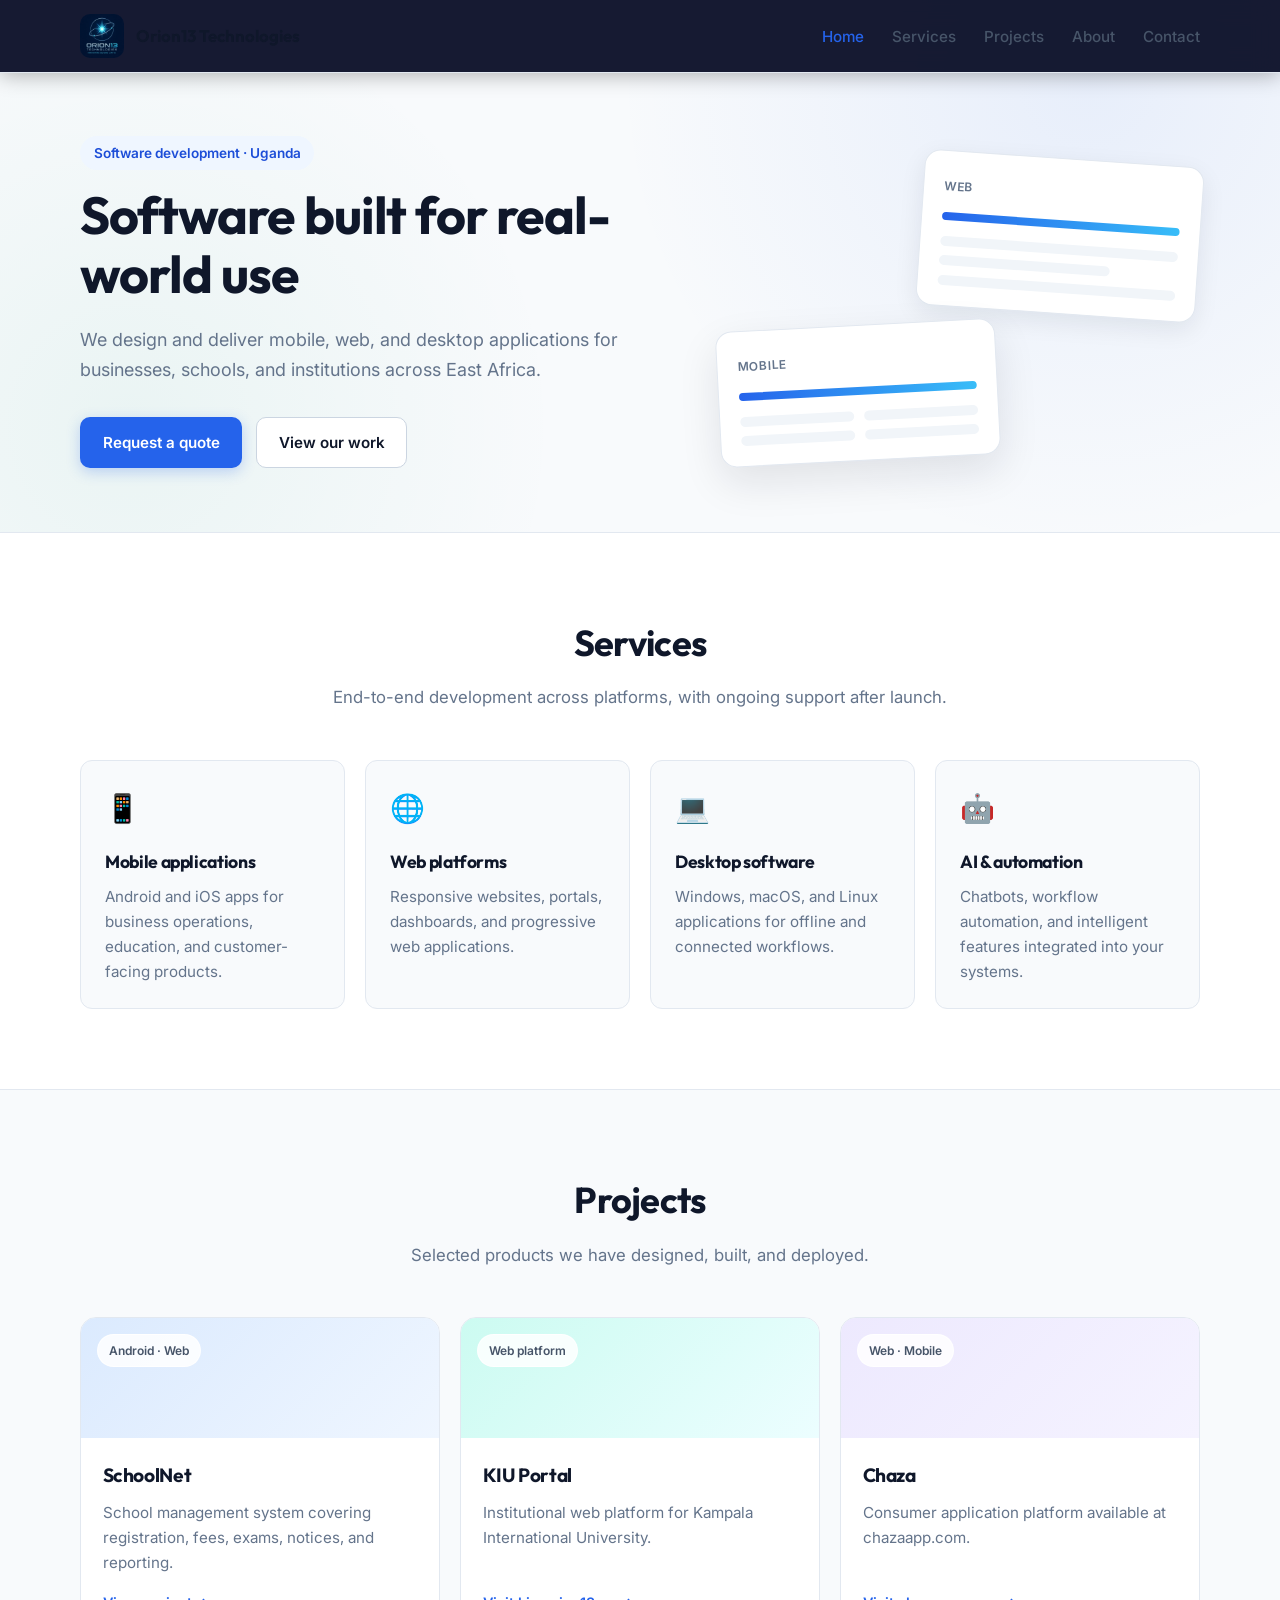
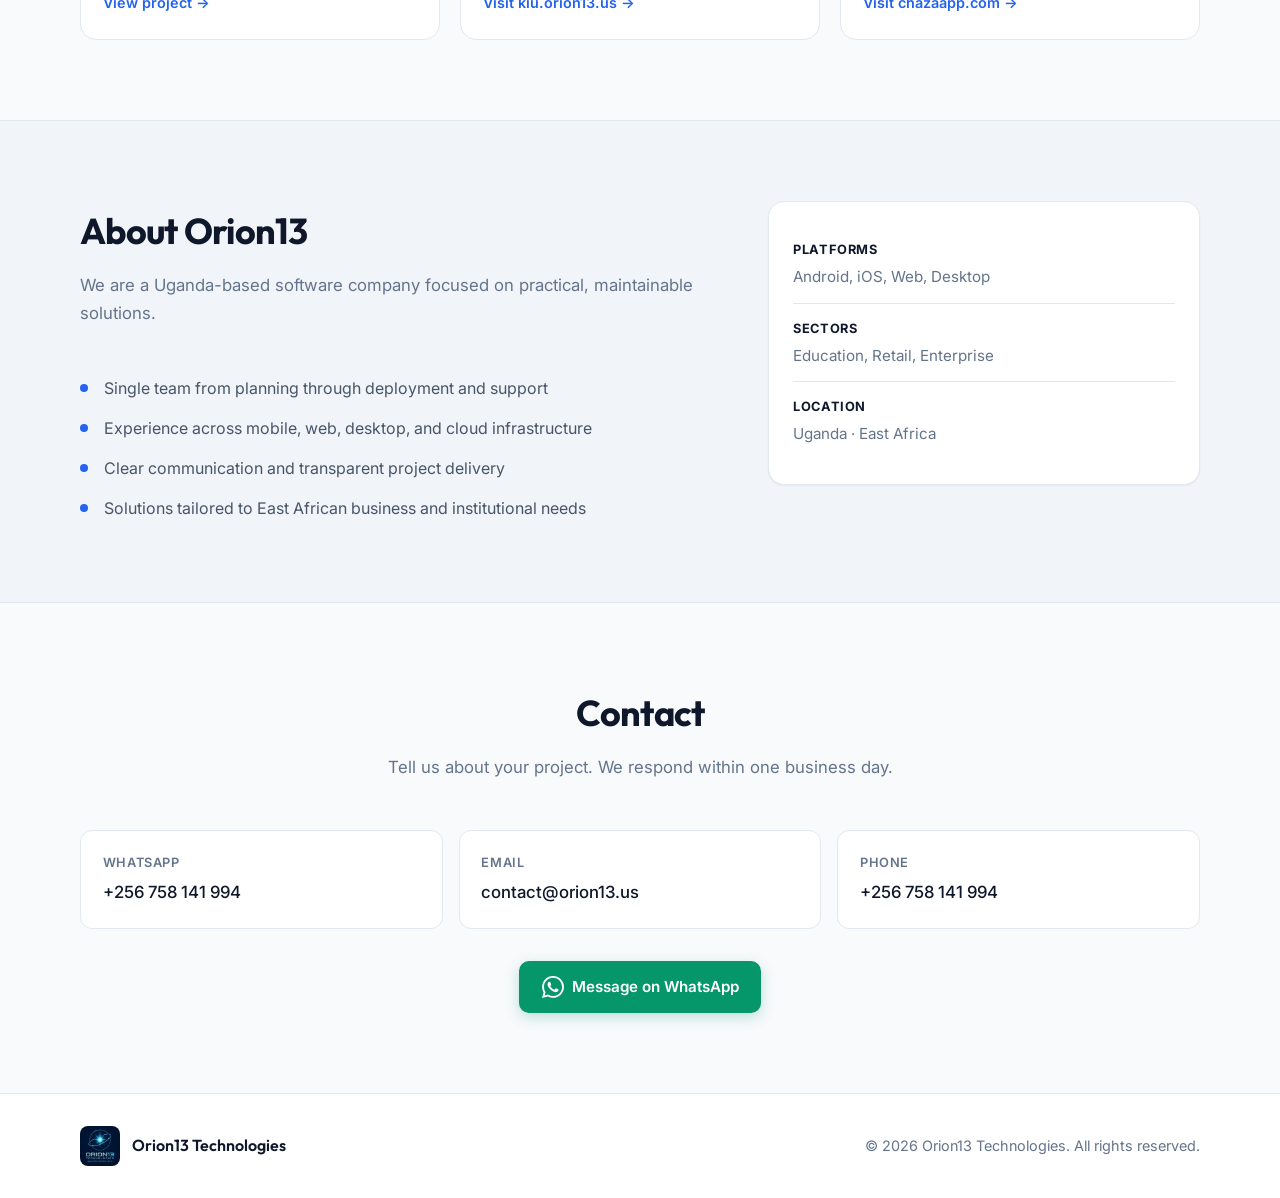
==== commit d0687f46: "clear site" ====
--- a/index.html
+++ b/index.html
@@ -5,25 +5,28 @@
     <meta charset="UTF-8">
     <meta name="viewport" content="width=device-width, initial-scale=1.0, viewport-fit=cover">
     <meta name="description"
-        content="Orion13 Technologies — Uganda-based software company. Android, iOS, desktop & web apps. Cheap AI solutions for East Africa. We manage your software from idea to launch.">
-    <meta name="keywords" content="software company Uganda, East Africa, Android apps, iOS apps, desktop apps, web apps, cheap AI solutions, mobile development, Orion13, Kampala">
+        content="Orion13 Technologies — Software development in Uganda. Mobile, web, desktop applications and AI solutions for businesses and institutions.">
+    <meta name="keywords"
+        content="software development Uganda, mobile apps, web development, Orion13, Kampala, East Africa">
     <meta name="author" content="Orion13 Technologies">
     <meta name="robots" content="index, follow">
     <link rel="canonical" href="https://orion13.us/">
     <link rel="sitemap" type="application/xml" href="https://orion13.us/sitemap.xml">
     <meta property="og:type" content="website">
-    <meta property="og:title" content="Orion13 Technologies | Software Company Uganda — Android, iOS, Web & AI">
-    <meta property="og:description" content="Uganda-based software company. Android, iOS, desktop & web apps. Cheap AI solutions for East Africa. We manage your software.">
+    <meta property="og:title" content="Orion13 Technologies | Software Development">
+    <meta property="og:description"
+        content="Mobile, web, desktop, and AI software built in Uganda. From concept to deployment.">
     <meta property="og:url" content="https://orion13.us/">
     <meta property="og:locale" content="en_UG">
     <meta property="og:site_name" content="Orion13 Technologies">
     <meta property="og:image" content="https://orion13.us/Images/logo_2.jpeg">
     <meta name="twitter:card" content="summary_large_image">
     <meta name="twitter:image" content="https://orion13.us/Images/logo_2.jpeg">
-    <meta name="twitter:title" content="Orion13 Technologies | Software Company Uganda — Android, iOS, Web & AI">
-    <meta name="twitter:description" content="Uganda-based software company. Android, iOS, desktop & web apps. Cheap AI solutions for East Africa.">
-    <meta name="theme-color" content="#050511">
-    <title>Orion13 Technologies | Software Company Uganda — Android • iOS • Web • Desktop • AI</title>
+    <meta name="twitter:title" content="Orion13 Technologies | Software Development">
+    <meta name="twitter:description"
+        content="Mobile, web, desktop, and AI software built in Uganda. From concept to deployment.">
+    <meta name="theme-color" content="#f8fafc">
+    <title>Orion13 Technologies | Software Development</title>
     <link rel="icon" href="Images/logo_2.jpeg" type="image/jpeg">
     <link rel="apple-touch-icon" href="Images/logo_2.jpeg">
     <link rel="preload" href="styles.css" as="style">
@@ -31,22 +34,23 @@
     <link rel="preconnect" href="https://fonts.googleapis.com">
     <link rel="preconnect" href="https://fonts.gstatic.com" crossorigin>
     <link
-        href="https://fonts.googleapis.com/css2?family=Inter:wght@300;400;500;600&family=Outfit:wght@300;400;500;600;700;800&display=swap"
+        href="https://fonts.googleapis.com/css2?family=Inter:wght@400;500;600&family=Outfit:wght@500;600;700&display=swap"
         rel="stylesheet">
 </head>
 
 <body>
-    <!-- Navigation -->
+    <a href="#main" class="skip-link">Skip to content</a>
+
     <nav class="navbar" role="navigation" aria-label="Main navigation">
-        <div class="container">
+        <div class="container navbar-inner">
             <a href="#home" class="logo" aria-label="Orion13 Technologies - Home">
-                <img src="Images/logo_2.jpeg" alt="Orion13 Technologies" fetchpriority="high">
+                <img src="Images/logo_2.jpeg" alt="" width="44" height="44" fetchpriority="high">
                 <span class="logo-name">Orion13 Technologies</span>
             </a>
             <ul class="nav-menu">
                 <li><a href="#home">Home</a></li>
                 <li><a href="#services">Services</a></li>
-                <li><a href="#portfolio">Portfolio</a></li>
+                <li><a href="#projects">Projects</a></li>
                 <li><a href="#about">About</a></li>
                 <li><a href="#contact">Contact</a></li>
             </ul>
@@ -58,329 +62,202 @@
         </div>
     </nav>
 
-    <main>
-    <!-- Hero Section -->
-    <section id="home" class="hero" aria-labelledby="hero-heading">
-        <div class="hero-background">
-            <div class="stars"></div>
-        </div>
-        <div class="container">
-            <div class="hero-content">
-                <div class="hero-badge">Software Company • We Manage Your Apps</div>
-                <h1 class="hero-title" id="hero-heading">
-                    <span class="title-main">ANDROID • iOS • DESKTOP • WEB</span>
-                    <span class="title-accent">WE MANAGE YOUR SOFTWARE. CHEAP AI SOLUTIONS.</span>
-                </h1>
-                <p class="hero-subtitle">From mobile to desktop to the cloud—we build and manage it all. Cheap AI solutions, school systems, POS, custom apps. One partner, full stack.</p>
-                <div class="hero-buttons">
-                    <a href="https://wa.me/256758141994?text=Hi!%20I%20need%20a%20quote%20for%20software%20or%20AI%20solutions" target="_blank" rel="noopener noreferrer" class="btn btn-primary">Get Free Quote</a>
-                    <a href="#services" class="btn btn-secondary">See Our Solutions</a>
-                </div>
-                <div class="hero-trust">
-                    <span>✓ Android & iOS Apps</span>
-                    <span>✓ Desktop & Web Apps</span>
-                    <span>✓ Cheap AI • We Manage It</span>
-                </div>
-            </div>
-            <div class="hero-graphic">
-                <div class="device-mockup">
-                    <div class="laptop">
-                        <div class="laptop-screen">
-                            <div class="screen-content">
-                                <div class="screen-bar"></div>
-                                <div class="screen-grid">
-                                    <div class="grid-item"></div>
-                                    <div class="grid-item"></div>
-                                    <div class="grid-item"></div>
-                                    <div class="grid-item"></div>
-                                </div>
-                            </div>
-                        </div>
-                    </div>
-                    <div class="phone">
-                        <div class="phone-screen">
-                            <div class="screen-content">
-                                <div class="phone-header"></div>
-                                <div class="phone-content">
-                                    <div class="content-line"></div>
-                                    <div class="content-line short"></div>
-                                    <div class="content-line"></div>
-                                </div>
-                            </div>
-                        </div>
-                    </div>
-                    <div class="gear-icon">⚙</div>
-                    <div class="floating-particles">
-                        <div class="particle"></div>
-                        <div class="particle"></div>
-                        <div class="particle"></div>
-                        <div class="particle"></div>
-                        <div class="particle"></div>
-                    </div>
-                </div>
-            </div>
-        </div>
-    </section>
-
-    <!-- Services Section -->
-    <section id="services" class="services">
-        <div class="container">
-            <div class="section-header">
-                <h2 class="section-title">WHAT WE BUILD</h2>
-                <p class="section-subtitle">Full-stack software company: Android, iOS, desktop, web—and cheap AI solutions. We manage your project from idea to launch.</p>
-            </div>
-            <div class="services-grid">
-                <div class="service-card featured">
-                    <span class="service-badge">Mobile</span>
-                    <div class="service-icon">📱</div>
-                    <h3 class="service-title">Android & iOS Apps</h3>
-                    <p class="service-description">Native and cross-platform mobile apps. Business apps, dashboards, field tools—we build and manage them.</p>
-                </div>
-                <div class="service-card featured">
-                    <span class="service-badge">Desktop</span>
-                    <div class="service-icon">💻</div>
-                    <h3 class="service-title">Desktop Applications</h3>
-                    <p class="service-description">Windows, macOS, Linux. Offline-first or connected—POS, inventory, school management, internal tools. We manage the full lifecycle.</p>
-                </div>
-                <div class="service-card featured">
-                    <span class="service-badge">Web</span>
-                    <div class="service-icon">🌐</div>
-                    <h3 class="service-title">Web Apps & Sites</h3>
-                    <p class="service-description">Progressive web apps, dashboards, e-commerce, portals. Fast, secure, and affordable.</p>
-                </div>
-                <div class="service-card featured">
-                    <span class="service-badge">AI</span>
-                    <div class="service-icon">🤖</div>
-                    <h3 class="service-title">Cheap AI Solutions</h3>
-                    <p class="service-description">Chatbots, automation, smart forms, and AI-powered features at prices that work for you.</p>
-                </div>
-                <div class="service-card">
-                    <div class="service-icon">🏫</div>
-                    <h3 class="service-title">School Management Systems</h3>
-                    <p class="service-description">Student registration, fees, exams, reports—one affordable system. We manage deployment and support.</p>
-                    <a href="Learning_Hub/" class="service-link">View SchoolNet →</a>
-                </div>
-                <div class="service-card">
-                    <div class="service-icon">🛒</div>
-                    <h3 class="service-title">POS & Sales Systems</h3>
-                    <p class="service-description">Retail, restaurant, shop—receipts, inventory, reports. Desktop or mobile; we build and maintain it.</p>
-                </div>
-            </div>
-        </div>
-    </section>
-
-    <!-- Portfolio Section -->
-    <section id="portfolio" class="portfolio">
-        <div class="container">
-            <div class="section-header">
-                <h2 class="section-title">WHAT WE'VE BUILT</h2>
-                <p class="section-subtitle">Real projects we built and manage—from mobile and desktop to web and AI</p>
-            </div>
-            <div class="portfolio-grid">
-                <a href="Learning_Hub/" class="portfolio-item" style="text-decoration: none; color: inherit;">
-                    <div class="portfolio-image" style="background-image: linear-gradient(135deg, #0f162b 0%, #1a2744 50%, #0d3d56 100%);">
-                        <span class="portfolio-badge">Android · Web</span>
-                        <div class="portfolio-overlay">
-                            <h3>School Management System</h3>
-                            <p class="portfolio-desc">Full student lifecycle: registration, fees, exams, reports. One system for admin, teachers, and parents.</p>
-                            <span class="portfolio-link-hint">View SchoolNet →</span>
-                        </div>
-                    </div>
-                </a>
-                <div class="portfolio-item">
-                    <div class="portfolio-image" style="background-image: linear-gradient(135deg, #1a1f3a 0%, #2a3b55 50%, #1e3a5f 100%);">
-                        <span class="portfolio-badge">Desktop · Mobile</span>
-                        <div class="portfolio-overlay">
-                            <h3>Retail POS System</h3>
-                            <p class="portfolio-desc">Sales, inventory, receipts, and daily reports. Works on desktop and mobile; we handle updates and support.</p>
-                        </div>
-                    </div>
-                </div>
-                <div class="portfolio-item">
-                    <div class="portfolio-image" style="background-image: linear-gradient(135deg, #050511 0%, #1a2744 50%, #2d1b4e 100%);">
-                        <span class="portfolio-badge">Web · AI</span>
-                        <div class="portfolio-overlay">
-                            <h3>Business Apps & AI</h3>
-                            <p class="portfolio-desc">Custom web apps, chatbots, and automation. From invoicing and booking to smart forms—we manage it end to end.</p>
-                        </div>
-                    </div>
-                </div>
-                <div class="portfolio-item">
-                    <div class="portfolio-image" style="background-image: linear-gradient(135deg, #1a0f2e 0%, #2d1b4e 50%, #0f162b 100%);">
-                        <span class="portfolio-badge">Web · E-commerce</span>
-                        <div class="portfolio-overlay">
-                            <h3>Websites & Online Stores</h3>
-                            <p class="portfolio-desc">Fast, professional sites and e-commerce. We build, host, and maintain so you can focus on selling.</p>
-                        </div>
-                    </div>
-                </div>
-            </div>
-            <div class="portfolio-cta">
-                <a href="https://wa.me/256758141994?text=Hi!%20I%20want%20to%20see%20more%20of%20your%20projects" target="_blank" rel="noopener noreferrer" class="btn btn-secondary">Chat for Demo</a>
-            </div>
-        </div>
-    </section>
-
-    <!-- About Section -->
-    <section id="about" class="about">
-        <div class="container">
-            <div class="about-content">
-                <div class="about-text">
-                    <h2 class="section-title">Why Orion13? We're Your Software Manager.</h2>
-                    <div class="features-list">
-                        <div class="feature-item">
-                            <span class="feature-check">✓</span>
-                            <span class="feature-text">One team, every platform</span>
-                        </div>
-                        <div class="feature-item">
-                            <span class="feature-check">✓</span>
-                            <span class="feature-text">Android, iOS, desktop, web—one team manages it all</span>
-                        </div>
-                        <div class="feature-item">
-                            <span class="feature-check">✓</span>
-                            <span class="feature-text">Cheap AI solutions that fit your budget</span>
-                        </div>
-                        <div class="feature-item">
-                            <span class="feature-check">✓</span>
-                            <span class="feature-text">From idea to launch—we manage your software</span>
-                        </div>
-                    </div>
-                    <p class="about-description">
-                        Orion13 is a software company. We build and manage Android apps, iOS apps, desktop apps, web apps, and cheap AI solutions for businesses and schools.
-                    </p>
-                </div>
-                <div class="about-graphic">
-                    <div class="tech-orbital">
-                        <div class="orbital-ring ring-1"></div>
-                        <div class="orbital-ring ring-2"></div>
-                        <div class="orbital-center">
-                            <div class="center-glow"></div>
-                        </div>
-                        <div class="orbital-sphere sphere-1">
-                            <div class="sphere-glow"></div>
-                        </div>
-                        <div class="orbital-sphere sphere-2">
-                            <div class="sphere-glow"></div>
-                        </div>
-                        <div class="orbital-lines">
-                            <div class="line line-1"></div>
-                            <div class="line line-2"></div>
-                            <div class="line line-3"></div>
-                        </div>
-                    </div>
-                </div>
-            </div>
-        </div>
-    </section>
-
-    <!-- Contact Section -->
-    <section id="contact" class="contact">
-        <div class="container">
-            <div class="section-header">
-                <h2 class="section-title">READY TO GET STARTED?</h2>
-                <p class="section-subtitle">Android, iOS, desktop, web, or AI—tell us your idea. We'll manage the rest. Free quote.</p>
-            </div>
-            <div class="contact-content">
-                <div class="contact-info">
-                    <div class="contact-item">
-                        <div class="contact-icon whatsapp">💬</div>
-                        <div class="contact-details">
-                            <h3>WhatsApp</h3>
-                            <a href="https://wa.me/256758141994" target="_blank" rel="noopener noreferrer" class="contact-link">+256 758 141
-                                994</a>
-                        </div>
-                    </div>
-                    <div class="contact-item">
-                        <div class="contact-icon email">✉</div>
-                        <div class="contact-details">
-                            <h3>Email</h3>
-                            <a href="mailto:contact@orion13.us" class="contact-link">contact@orion13.us</a>
-                        </div>
-                    </div>
-                    <div class="contact-item">
-                        <div class="contact-icon phone">📞</div>
-                        <div class="contact-details">
-                            <h3>Phone</h3>
-                            <a href="tel:+256758141994" class="contact-link">+256 758 141 994</a>
-                        </div>
+    <main id="main">
+        <section id="home" class="hero" aria-labelledby="hero-heading">
+            <div class="container hero-grid">
+                <div class="hero-content">
+                    <p class="eyebrow">Software development · Uganda</p>
+                    <h1 id="hero-heading">Software built for real-world use</h1>
+                    <p class="hero-lead">We design and deliver mobile, web, and desktop applications for businesses,
+                        schools, and institutions across East Africa.</p>
+                    <div class="hero-actions">
+                        <a href="https://wa.me/256758141994?text=Hello%2C%20I%20would%20like%20to%20discuss%20a%20project"
+                            target="_blank" rel="noopener noreferrer" class="btn btn-primary">Request a quote</a>
+                        <a href="#projects" class="btn btn-secondary">View our work</a>
+                    </div>
+                </div>
+                <div class="hero-visual" aria-hidden="true">
+                    <div class="hero-card hero-card--back">
+                        <span class="hero-card-label">Web</span>
+                        <div class="hero-card-bar"></div>
+                        <div class="hero-card-lines">
+                            <span></span><span></span><span></span>
+                        </div>
+                    </div>
+                    <div class="hero-card hero-card--front">
+                        <span class="hero-card-label">Mobile</span>
+                        <div class="hero-card-bar"></div>
+                        <div class="hero-card-grid">
+                            <span></span><span></span><span></span><span></span>
+                        </div>
+                    </div>
+                </div>
+            </div>
+        </section>
+
+        <section id="services" class="section services">
+            <div class="container">
+                <header class="section-header">
+                    <h2>Services</h2>
+                    <p>End-to-end development across platforms, with ongoing support after launch.</p>
+                </header>
+                <div class="services-grid">
+                    <article class="service-card">
+                        <div class="service-icon" aria-hidden="true">📱</div>
+                        <h3>Mobile applications</h3>
+                        <p>Android and iOS apps for business operations, education, and customer-facing products.</p>
+                    </article>
+                    <article class="service-card">
+                        <div class="service-icon" aria-hidden="true">🌐</div>
+                        <h3>Web platforms</h3>
+                        <p>Responsive websites, portals, dashboards, and progressive web applications.</p>
+                    </article>
+                    <article class="service-card">
+                        <div class="service-icon" aria-hidden="true">💻</div>
+                        <h3>Desktop software</h3>
+                        <p>Windows, macOS, and Linux applications for offline and connected workflows.</p>
+                    </article>
+                    <article class="service-card">
+                        <div class="service-icon" aria-hidden="true">🤖</div>
+                        <h3>AI &amp; automation</h3>
+                        <p>Chatbots, workflow automation, and intelligent features integrated into your systems.</p>
+                    </article>
+                </div>
+            </div>
+        </section>
+
+        <section id="projects" class="section projects">
+            <div class="container">
+                <header class="section-header">
+                    <h2>Projects</h2>
+                    <p>Selected products we have designed, built, and deployed.</p>
+                </header>
+                <div class="projects-grid">
+                    <a href="Learning_Hub/" class="project-card">
+                        <div class="project-top project-top--blue">
+                            <span class="project-tag">Android · Web</span>
+                        </div>
+                        <div class="project-body">
+                            <h3>SchoolNet</h3>
+                            <p>School management system covering registration, fees, exams, notices, and reporting.</p>
+                            <span class="project-link">View project →</span>
+                        </div>
+                    </a>
+                    <a href="https://kiu.orion13.us" target="_blank" rel="noopener noreferrer" class="project-card">
+                        <div class="project-top project-top--teal">
+                            <span class="project-tag">Web platform</span>
+                        </div>
+                        <div class="project-body">
+                            <h3>KIU Portal</h3>
+                            <p>Institutional web platform for Kampala International University.</p>
+                            <span class="project-link">Visit kiu.orion13.us →</span>
+                        </div>
+                    </a>
+                    <a href="https://chazaapp.com" target="_blank" rel="noopener noreferrer" class="project-card">
+                        <div class="project-top project-top--violet">
+                            <span class="project-tag">Web · Mobile</span>
+                        </div>
+                        <div class="project-body">
+                            <h3>Chaza</h3>
+                            <p>Consumer application platform available at chazaapp.com.</p>
+                            <span class="project-link">Visit chazaapp.com →</span>
+                        </div>
+                    </a>
+                </div>
+            </div>
+        </section>
+
+        <section id="about" class="section about">
+            <div class="container about-grid">
+                <div>
+                    <header class="section-header section-header--left">
+                        <h2>About Orion13</h2>
+                        <p>We are a Uganda-based software company focused on practical, maintainable solutions.</p>
+                    </header>
+                    <ul class="about-list">
+                        <li>Single team from planning through deployment and support</li>
+                        <li>Experience across mobile, web, desktop, and cloud infrastructure</li>
+                        <li>Clear communication and transparent project delivery</li>
+                        <li>Solutions tailored to East African business and institutional needs</li>
+                    </ul>
+                </div>
+                <div class="about-panel">
+                    <p class="about-stat"><strong>Platforms</strong> Android, iOS, Web, Desktop</p>
+                    <p class="about-stat"><strong>Sectors</strong> Education, Retail, Enterprise</p>
+                    <p class="about-stat"><strong>Location</strong> Uganda · East Africa</p>
+                </div>
+            </div>
+        </section>
+
+        <section id="contact" class="section contact">
+            <div class="container">
+                <header class="section-header">
+                    <h2>Contact</h2>
+                    <p>Tell us about your project. We respond within one business day.</p>
+                </header>
+                <div class="contact-grid">
+                    <div class="contact-card">
+                        <span class="contact-label">WhatsApp</span>
+                        <a href="https://wa.me/256758141994" target="_blank" rel="noopener noreferrer">+256 758 141
+                            994</a>
+                    </div>
+                    <div class="contact-card">
+                        <span class="contact-label">Email</span>
+                        <a href="mailto:contact@orion13.us">contact@orion13.us</a>
+                    </div>
+                    <div class="contact-card">
+                        <span class="contact-label">Phone</span>
+                        <a href="tel:+256758141994">+256 758 141 994</a>
                     </div>
                 </div>
                 <div class="contact-cta">
-                    <a href="https://wa.me/256758141994?text=Hi!%20I%20need%20software%20for%20my%20school%2Fbusiness.%20Can%20I%20get%20a%20quote%3F" target="_blank" rel="noopener noreferrer" class="btn btn-whatsapp btn-large">
-                        <svg class="whatsapp-icon" width="24" height="24" viewBox="0 0 24 24" fill="currentColor">
+                    <a href="https://wa.me/256758141994?text=Hello%2C%20I%20would%20like%20to%20discuss%20a%20project"
+                        target="_blank" rel="noopener noreferrer" class="btn btn-whatsapp">
+                        <svg class="whatsapp-icon" width="22" height="22" viewBox="0 0 24 24" fill="currentColor"
+                            aria-hidden="true">
                             <path
                                 d="M17.472 14.382c-.297-.149-1.758-.867-2.03-.967-.273-.099-.471-.148-.67.15-.197.297-.767.966-.94 1.164-.173.199-.347.223-.644.075-.297-.15-1.255-.463-2.39-1.475-.883-.788-1.48-1.761-1.653-2.059-.173-.297-.018-.458.13-.606.134-.133.298-.347.446-.52.149-.174.198-.298.298-.497.099-.198.05-.371-.025-.52-.075-.149-.669-1.612-.916-2.207-.242-.579-.487-.5-.669-.51-.173-.008-.371-.01-.57-.01-.198 0-.52.074-.792.372-.272.297-1.04 1.016-1.04 2.479 0 1.462 1.065 2.875 1.213 3.074.149.198 2.096 3.2 5.077 4.487.709.306 1.262.489 1.694.625.712.227 1.36.195 1.871.118.571-.085 1.758-.719 2.006-1.413.248-.694.248-1.289.173-1.413-.074-.124-.272-.198-.57-.347m-5.421 7.403h-.004a9.87 9.87 0 01-5.031-1.378l-.361-.214-3.741.982.998-3.648-.235-.374a9.86 9.86 0 01-1.51-5.26c.001-5.45 4.436-9.884 9.888-9.884 2.64 0 5.122 1.03 6.988 2.898a9.825 9.825 0 012.893 6.994c-.003 5.45-4.437 9.884-9.885 9.884m8.413-18.297A11.815 11.815 0 0012.05 0C5.495 0 .16 5.335.157 11.892c0 2.096.547 4.142 1.588 5.945L.057 24l6.305-1.654a11.882 11.882 0 005.683 1.448h.005c6.554 0 11.89-5.335 11.893-11.893a11.821 11.821 0 00-3.48-8.413Z" />
                         </svg>
-                        Chat on WhatsApp for Free Quote
-                    </a>
-                </div>
-            </div>
-        </div>
-    </section>
-
+                        Message on WhatsApp
+                    </a>
+                </div>
+            </div>
+        </section>
     </main>
 
-    <!-- Footer -->
     <footer class="footer" role="contentinfo">
-        <div class="container">
-            <div class="footer-content">
-                <div class="footer-logo">
-                    <img src="Images/logo_2.jpeg" alt="Orion13 Technologies">
-                    <span class="logo-name">Orion13 Technologies</span>
-                </div>
-                <p class="footer-tagline">Software Company</p>
-                <p class="footer-slogan">Android • iOS • Desktop • Web • Cheap AI. We manage your software.</p>
-            </div>
-            <div class="footer-bottom">
-                <p>&copy; 2025 Orion13 Technologies. All rights reserved.</p>
-            </div>
+        <div class="container footer-inner">
+            <div class="footer-brand">
+                <img src="Images/logo_2.jpeg" alt="" width="40" height="40">
+                <span>Orion13 Technologies</span>
+            </div>
+            <p class="footer-copy">&copy; 2026 Orion13 Technologies. All rights reserved.</p>
         </div>
     </footer>
 
-    <!-- Scroll Progress Indicator -->
-    <div class="scroll-progress"></div>
-
-    <!-- Simple AI / FAQ Chat (no server) -->
-    <div class="chat-widget" aria-label="Site assistant">
-        <button type="button" class="chat-widget-toggle" aria-label="Open site assistant">
-            <span class="chat-widget-icon">💬</span>
-        </button>
-        <div class="chat-widget-panel" hidden>
-            <div class="chat-widget-header">
-                <span>Orion13 Assistant</span>
-                <button type="button" class="chat-widget-close" aria-label="Close">×</button>
-            </div>
-            <div class="chat-widget-messages"></div>
-            <div class="chat-widget-input-wrap">
-                <input type="text" class="chat-widget-input" placeholder="Ask about our services, contact, or quote..." maxlength="300" aria-label="Your message">
-                <button type="button" class="chat-widget-send" aria-label="Send">Send</button>
-            </div>
-        </div>
-    </div>
-
-    <!-- Back to Top Button -->
-    <button class="back-to-top" aria-label="Back to top">
-        <svg width="24" height="24" viewBox="0 0 24 24" fill="none" stroke="currentColor" stroke-width="2" aria-hidden="true">
+    <div class="scroll-progress" aria-hidden="true"></div>
+
+    <button type="button" class="back-to-top" aria-label="Back to top">
+        <svg width="22" height="22" viewBox="0 0 24 24" fill="none" stroke="currentColor" stroke-width="2"
+            aria-hidden="true">
             <path d="M18 15l-6-6-6 6" />
         </svg>
     </button>
 
-    <!-- Optional: set your Hugging Face token so the chat uses AI (get one at huggingface.co/settings/tokens). Remove or leave empty to use FAQ-only. -->
-    <script>window.HF_TOKEN = '';</script>
     <script type="application/ld+json">
     {
         "@context": "https://schema.org",
         "@type": "Organization",
         "name": "Orion13 Technologies",
         "url": "https://orion13.us",
-        "description": "Uganda-based software company. Android, iOS, desktop & web apps. Cheap AI solutions for East Africa. We manage your software from idea to launch.",
+        "description": "Software development company in Uganda. Mobile, web, desktop, and AI solutions.",
         "email": "contact@orion13.us",
         "telephone": "+256758141994",
         "address": { "@type": "PostalAddress", "addressCountry": "UG" },
-        "sameAs": []
+        "sameAs": ["https://kiu.orion13.us", "https://chazaapp.com"]
     }
     </script>
     <script src="script.js" defer></script>
 </body>
 
-</html>+</html>
--- a/styles.css
+++ b/styles.css
@@ -1,39 +1,37 @@
-/* ============================================
-   ORION13 TECHNOLOGIES - STYLESHEET
-   ============================================ */
-
 :root {
-    --primary-dark: #050511;
-    --primary-blue: #0f162b;
-    --accent-orange: #ff4d00;
-    --accent-light-blue: #00e5ff;
-    --accent-purple: #7b2cbf;
-    --text-white: #ffffff;
-    --text-light: #e2e8f0;
-    --text-gray: #94a3b8;
+    --bg: #f8fafc;
+    --bg-alt: #ffffff;
+    --bg-muted: #f1f5f9;
+    --text: #0f172a;
+    --text-muted: #64748b;
+    --text-soft: #475569;
+    --border: #e2e8f0;
+    --border-strong: #cbd5e1;
+    --accent: #2563eb;
+    --accent-dark: #1d4ed8;
+    --accent-soft: #eff6ff;
+    --success: #059669;
     --font-heading: 'Outfit', sans-serif;
     --font-body: 'Inter', sans-serif;
-    --gradient-main: linear-gradient(135deg, var(--primary-dark) 0%, var(--primary-blue) 100%);
-    --gradient-accent: linear-gradient(90deg, var(--accent-orange), var(--accent-purple));
-    --shadow-glow: 0 0 40px rgba(255, 77, 0, 0.4);
-    --glass-bg: rgba(255, 255, 255, 0.03);
-    --glass-border: rgba(255, 255, 255, 0.08);
+    --radius: 12px;
+    --radius-lg: 16px;
+    --shadow-sm: 0 1px 2px rgba(15, 23, 42, 0.06);
+    --shadow: 0 8px 24px rgba(15, 23, 42, 0.08);
+    --shadow-lg: 0 16px 40px rgba(15, 23, 42, 0.1);
+    --section-y: 5rem;
     --safe-top: env(safe-area-inset-top, 0);
     --safe-right: env(safe-area-inset-right, 0);
     --safe-bottom: env(safe-area-inset-bottom, 0);
     --safe-left: env(safe-area-inset-left, 0);
     --touch-min: 44px;
-    /* Professional spacing */
-    --section-padding: 5rem;
-    --section-padding-sm: 3.5rem;
-    --card-radius: 12px;
-    --nav-shadow: 0 1px 0 rgba(255, 255, 255, 0.06);
-}
-
-* {
+}
+
+*,
+*::before,
+*::after {
+    box-sizing: border-box;
     margin: 0;
     padding: 0;
-    box-sizing: border-box;
 }
 
 html {
@@ -42,1521 +40,630 @@
 
 body {
     font-family: var(--font-body);
-    background-color: var(--primary-dark);
-    color: var(--text-gray);
-    line-height: 1.7;
-    overflow-x: hidden;
+    font-size: 1rem;
+    line-height: 1.65;
+    color: var(--text-soft);
+    background: var(--bg);
     -webkit-font-smoothing: antialiased;
-    -moz-osx-font-smoothing: grayscale;
-    background-image:
-        radial-gradient(circle at 10% 20%, rgba(123, 44, 191, 0.12) 0%, transparent 45%),
-        radial-gradient(circle at 90% 80%, rgba(0, 229, 255, 0.08) 0%, transparent 45%);
+}
+
+img {
+    display: block;
+    max-width: 100%;
+}
+
+a {
+    color: inherit;
+}
+
+h1,
+h2,
+h3 {
+    font-family: var(--font-heading);
+    color: var(--text);
+    letter-spacing: -0.02em;
+}
+
+.container {
+    width: min(1120px, calc(100% - 2.5rem));
+    margin-inline: auto;
 }
 
 .skip-link {
     position: absolute;
     top: -100px;
     left: 0;
-    padding: 0.75rem 1.5rem;
-    background: var(--accent-orange);
-    color: var(--text-white);
+    z-index: 10001;
+    padding: 0.75rem 1rem;
+    background: var(--accent);
+    color: #fff;
+    text-decoration: none;
     font-weight: 600;
-    text-decoration: none;
-    z-index: 10001;
-    transition: top 0.2s ease;
 }
 
 .skip-link:focus {
     top: 0;
-    outline: 2px solid var(--accent-light-blue);
-    outline-offset: 2px;
-}
-
-/* ============================================
-   PORTFOLIO SECTION
-   ============================================ */
-
-.portfolio {
-    padding: var(--section-padding) 0;
-    background: var(--primary-dark);
-    position: relative;
-}
-
-.portfolio-grid {
-    display: grid;
-    grid-template-columns: repeat(auto-fit, minmax(300px, 1fr));
-    gap: 2rem;
-    margin-bottom: 3rem;
-}
-
-.portfolio-item {
-    border-radius: var(--card-radius);
-    overflow: hidden;
-    position: relative;
-    aspect-ratio: 4 / 3;
-    cursor: pointer;
-    box-shadow: 0 4px 24px rgba(0, 0, 0, 0.25);
-    border: 1px solid rgba(255, 255, 255, 0.06);
-    transition: transform 0.25s ease, box-shadow 0.25s ease;
-}
-
-.portfolio-item:hover {
-    transform: translateY(-10px);
-    box-shadow: 0 20px 40px rgba(0, 0, 0, 0.4), 0 0 0 1px rgba(0, 229, 255, 0.15);
-}
-
-.portfolio-image {
-    width: 100%;
-    height: 100%;
-    background-size: cover;
-    background-position: center;
-    transition: transform 0.5s ease;
-}
-
-.portfolio-item:hover .portfolio-image {
-    transform: scale(1.08);
-}
-
-.portfolio-badge {
-    position: absolute;
-    top: 1rem;
-    right: 1rem;
-    z-index: 2;
-    font-size: 0.75rem;
-    font-weight: 600;
-    letter-spacing: 0.05em;
-    color: var(--text-white);
-    background: rgba(5, 5, 17, 0.85);
-    padding: 0.35rem 0.75rem;
-    border-radius: 50px;
-    border: 1px solid rgba(255, 255, 255, 0.15);
-    backdrop-filter: blur(8px);
-}
-
-.portfolio-overlay {
-    position: absolute;
-    bottom: 0;
-    left: 0;
-    right: 0;
-    padding: 2rem;
-    background: linear-gradient(to top, rgba(5, 5, 17, 0.95) 0%, rgba(5, 5, 17, 0.6) 60%, transparent);
-    color: var(--text-white);
-    transform: translateY(20px);
-    opacity: 0;
-    transition: transform 0.35s ease, opacity 0.35s ease;
-}
-
-.portfolio-item:hover .portfolio-overlay {
-    transform: translateY(0);
-    opacity: 1;
-}
-
-.portfolio-overlay h3 {
-    font-size: 1.35rem;
-    color: var(--accent-light-blue);
-    margin-bottom: 0.5rem;
-    font-weight: 700;
-}
-
-.portfolio-desc {
-    font-size: 0.95rem;
-    color: var(--text-light);
-    line-height: 1.6;
-    opacity: 0.95;
-}
-
-.portfolio-cta {
-    text-align: center;
-}
-
-/* ============================================
-   TESTIMONIALS SECTION
-   ============================================ */
-
-.testimonials {
-    padding: 6rem 0;
-    background: linear-gradient(135deg, rgba(15, 22, 43, 0.8), rgba(5, 5, 17, 0.9));
-    position: relative;
-}
-
-.testimonials-grid {
-    display: grid;
-    grid-template-columns: repeat(auto-fit, minmax(300px, 1fr));
-    gap: 2rem;
-}
-
-.testimonial-card {
-    background: var(--glass-bg);
-    border: 1px solid var(--glass-border);
-    padding: 2.5rem;
-    border-radius: 15px;
-    position: relative;
-    transition: all 0.3s ease;
-}
-
-.testimonial-card:hover {
-    transform: translateY(-5px);
-    background: rgba(255, 255, 255, 0.05);
-    border-color: var(--accent-light-blue);
-}
-
-.quote-icon {
-    font-size: 4rem;
-    color: var(--accent-orange);
-    opacity: 0.3;
-    position: absolute;
-    top: 10px;
-    right: 30px;
-    font-family: serif;
-}
-
-.testimonial-text {
-    font-size: 1.1rem;
-    color: var(--text-light);
-    margin-bottom: 2rem;
-    font-style: italic;
-    position: relative;
-    z-index: 1;
-}
-
-.client-info {
-    display: flex;
-    align-items: center;
-    gap: 1rem;
-}
-
-.client-avatar {
-    width: 50px;
-    height: 50px;
-    border-radius: 50%;
-    display: flex;
-    align-items: center;
-    justify-content: center;
-    font-weight: 700;
-    color: var(--text-white);
-    font-size: 1.2rem;
-}
-
-.client-details h4 {
-    color: var(--text-white);
-    font-size: 1.1rem;
-    margin-bottom: 0.2rem;
-}
-
-.client-details p {
-    color: var(--text-gray);
-    font-size: 0.9rem;
-}
-
-/* ============================================
-   PROCESS SECTION
-   ============================================ */
-
-.process {
-    padding: 6rem 0;
-    background: var(--primary-blue);
-    position: relative;
-}
-
-.process-steps {
-    display: grid;
-    grid-template-columns: repeat(auto-fit, minmax(250px, 1fr));
-    gap: 3rem;
-    position: relative;
-}
-
-.process-step {
-    text-align: center;
-    position: relative;
-    padding: 2rem;
-    border-radius: 15px;
-    background: rgba(255, 255, 255, 0.03);
-    border: 1px solid rgba(255, 255, 255, 0.05);
-    transition: all 0.3s ease;
-}
-
-.process-step:hover {
-    transform: translateY(-10px);
-    background: rgba(255, 255, 255, 0.06);
-    border-color: var(--accent-orange);
-}
-
-.step-number {
-    font-size: 3rem;
-    font-weight: 900;
-    color: transparent;
-    -webkit-text-stroke: 1px var(--accent-light-blue);
-    opacity: 0.5;
-    margin-bottom: 1rem;
-    font-family: var(--font-heading);
-}
-
-.process-step:hover .step-number {
-    opacity: 1;
-    color: rgba(0, 229, 255, 0.1);
-}
-
-.step-content h3 {
-    font-size: 1.5rem;
-    color: var(--text-white);
-    margin-bottom: 1rem;
-}
-
-.step-content p {
-    color: var(--text-light);
-    line-height: 1.6;
-}
-
-h1,
-h2,
-h3,
-h4,
-h5,
-h6 {
-    font-family: var(--font-heading);
-    font-weight: 700;
-    letter-spacing: -0.02em;
-}
-
-.container {
-    max-width: 1200px;
-    margin: 0 auto;
-    padding: 0 20px;
-}
-
-@media (max-width: 600px) {
-    .container {
-        padding: 0 16px;
-    }
-}
-
-/* ============================================
-   NAVIGATION
-   ============================================ */
+}
+
+/* Navigation */
 
 .navbar {
     position: fixed;
-    top: 0;
-    left: 0;
-    right: 0;
-    background: rgba(5, 5, 17, 0.92);
-    backdrop-filter: blur(20px);
-    -webkit-backdrop-filter: blur(20px);
-    border-bottom: 1px solid var(--glass-border);
-    box-shadow: var(--nav-shadow);
+    inset: 0 0 auto 0;
     z-index: 1000;
-    padding: 0.75rem 0;
-    padding-top: max(0.75rem, var(--safe-top));
-    min-height: 64px;
-    transition: background 0.25s ease, box-shadow 0.25s ease;
-}
-
-.navbar .container {
-    display: flex;
+    background: rgba(248, 250, 252, 0.88);
+    backdrop-filter: blur(12px);
+    -webkit-backdrop-filter: blur(12px);
+    border-bottom: 1px solid var(--border);
+    padding-top: var(--safe-top);
+}
+
+.navbar.scrolled {
+    background: rgba(255, 255, 255, 0.96);
+    box-shadow: var(--shadow-sm);
+}
+
+.navbar-inner {
+    display: flex;
+    align-items: center;
     justify-content: space-between;
+    gap: 1rem;
+    min-height: 72px;
+}
+
+.logo {
+    display: flex;
     align-items: center;
-    gap: 1rem;
-    min-height: 64px;
-}
-
-.logo {
-    display: flex;
-    align-items: center;
-    gap: 0.6rem;
+    gap: 0.75rem;
     text-decoration: none;
     min-width: 0;
-    max-width: 100%;
-    -webkit-tap-highlight-color: transparent;
 }
 
 .logo img {
-    display: block;
+    width: 44px;
     height: 44px;
-    width: auto;
-    max-width: 160px;
-    object-fit: contain;
-    object-position: left center;
+    border-radius: 10px;
+    object-fit: cover;
     flex-shrink: 0;
 }
 
 .logo-name {
     font-family: var(--font-heading);
-    font-size: 1.2rem;
+    font-size: 1.05rem;
     font-weight: 700;
-    color: var(--text-white);
-    letter-spacing: 0.02em;
+    color: var(--text);
     white-space: nowrap;
     overflow: hidden;
     text-overflow: ellipsis;
 }
 
-.logo-icon {
-    font-size: 1.6rem;
-    color: var(--accent-light-blue);
-    animation: pulse 2s ease-in-out infinite;
-    flex-shrink: 0;
-    display: inline-flex;
+.nav-menu {
+    display: flex;
+    list-style: none;
+    gap: 1.75rem;
     align-items: center;
-    justify-content: center;
-}
-
-.logo-text {
-    letter-spacing: 1.5px;
-}
-
-.logo-number {
-    color: var(--accent-orange);
-    font-weight: 900;
-}
-
-.nav-menu {
-    display: flex;
-    list-style: none;
-    gap: 2rem;
-    align-items: center;
-    margin: 0;
-    padding: 0;
 }
 
 .nav-menu a {
-    color: var(--text-light);
     text-decoration: none;
+    color: var(--text-soft);
     font-weight: 500;
-    transition: color 0.3s ease;
-    position: relative;
-}
-
-.nav-menu a::after {
-    content: '';
-    position: absolute;
-    bottom: -5px;
-    left: 0;
-    width: 0;
-    height: 2px;
-    background: var(--accent-orange);
-    transition: width 0.3s ease;
-}
-
-.nav-menu a:hover {
-    color: var(--text-white);
-}
-
-.nav-menu a:hover::after {
-    width: 100%;
+    font-size: 0.95rem;
+    transition: color 0.2s ease;
+}
+
+.nav-menu a:hover,
+.nav-menu a.active {
+    color: var(--accent);
 }
 
 .hamburger {
     display: none;
     flex-direction: column;
     justify-content: center;
-    align-items: center;
-    cursor: pointer;
     gap: 5px;
-    min-width: var(--touch-min);
-    min-height: var(--touch-min);
-    padding: 10px;
+    width: var(--touch-min);
+    height: var(--touch-min);
     border: none;
     background: transparent;
-    -webkit-tap-highlight-color: transparent;
+    cursor: pointer;
 }
 
 .hamburger span {
-    width: 25px;
-    height: 3px;
-    background: var(--text-white);
-    transition: all 0.3s ease;
-}
-
-/* ============================================
-   HERO SECTION
-   ============================================ */
+    display: block;
+    width: 22px;
+    height: 2px;
+    background: var(--text);
+    transition: transform 0.2s ease, opacity 0.2s ease;
+}
+
+/* Hero */
 
 .hero {
-    min-height: 100vh;
-    min-height: 100dvh;
-    display: flex;
+    padding: calc(72px + 4rem + var(--safe-top)) 0 4rem;
+    background:
+        radial-gradient(circle at 85% 15%, rgba(37, 99, 235, 0.08), transparent 40%),
+        radial-gradient(circle at 10% 80%, rgba(5, 150, 105, 0.06), transparent 35%),
+        var(--bg);
+}
+
+.hero-grid {
+    display: grid;
+    grid-template-columns: 1.1fr 0.9fr;
+    gap: 3rem;
     align-items: center;
+}
+
+.eyebrow {
+    display: inline-block;
+    margin-bottom: 1rem;
+    padding: 0.35rem 0.85rem;
+    border-radius: 999px;
+    background: var(--accent-soft);
+    color: var(--accent-dark);
+    font-size: 0.85rem;
+    font-weight: 600;
+}
+
+.hero h1 {
+    font-size: clamp(2rem, 4.5vw, 3.25rem);
+    line-height: 1.15;
+    margin-bottom: 1.25rem;
+}
+
+.hero-lead {
+    font-size: 1.125rem;
+    color: var(--text-muted);
+    max-width: 34rem;
+    margin-bottom: 2rem;
+}
+
+.hero-actions {
+    display: flex;
+    flex-wrap: wrap;
+    gap: 0.875rem;
+}
+
+.hero-visual {
     position: relative;
-    padding-top: 80px;
-    overflow: hidden;
-}
-
-.hero-background {
+    min-height: 320px;
+}
+
+.hero-card {
     position: absolute;
-    top: 0;
+    width: min(100%, 280px);
+    padding: 1.25rem;
+    border-radius: var(--radius-lg);
+    border: 1px solid var(--border);
+    background: var(--bg-alt);
+    box-shadow: var(--shadow);
+}
+
+.hero-card--back {
+    top: 1rem;
+    right: 0;
+    transform: rotate(4deg);
+}
+
+.hero-card--front {
+    bottom: 0;
     left: 0;
-    right: 0;
-    bottom: 0;
-    background: var(--primary-dark);
-    z-index: -1;
-    overflow: hidden;
-}
-
-.hero-background::before {
-    content: '';
-    position: absolute;
-    top: -20%;
-    left: -10%;
-    width: 600px;
-    height: 600px;
-    background: radial-gradient(circle, rgba(123, 44, 191, 0.3), transparent 70%);
-    filter: blur(80px);
-    opacity: 0.6;
-    animation: float-glow 10s ease-in-out infinite alternate;
-}
-
-.hero-background::after {
-    content: '';
-    position: absolute;
-    bottom: -10%;
-    right: -5%;
-    width: 500px;
-    height: 500px;
-    background: radial-gradient(circle, rgba(0, 229, 255, 0.2), transparent 70%);
-    filter: blur(60px);
-}
-
-.stars {
-    position: absolute;
-    width: 100%;
-    height: 100%;
-    background-image:
-        radial-gradient(2px 2px at 20% 30%, white, transparent),
-        radial-gradient(2px 2px at 60% 70%, white, transparent),
-        radial-gradient(1px 1px at 50% 50%, white, transparent),
-        radial-gradient(1px 1px at 80% 10%, white, transparent),
-        radial-gradient(2px 2px at 90% 60%, white, transparent),
-        radial-gradient(1px 1px at 33% 80%, white, transparent),
-        radial-gradient(1px 1px at 55% 20%, white, transparent);
-    background-size: 200% 200%;
-    animation: twinkle 20s linear infinite;
-    opacity: 0.3;
-}
-
-@keyframes twinkle {
-    0% {
-        background-position: 0% 0%;
-    }
-
-    100% {
-        background-position: 100% 100%;
-    }
-}
-
-.hero .container {
+    transform: rotate(-3deg);
+    box-shadow: var(--shadow-lg);
+}
+
+.hero-card-label {
+    display: inline-block;
+    margin-bottom: 1rem;
+    font-size: 0.75rem;
+    font-weight: 600;
+    text-transform: uppercase;
+    letter-spacing: 0.06em;
+    color: var(--text-muted);
+}
+
+.hero-card-bar {
+    height: 8px;
+    border-radius: 999px;
+    background: linear-gradient(90deg, var(--accent), #38bdf8);
+    margin-bottom: 1rem;
+}
+
+.hero-card-lines {
+    display: grid;
+    gap: 0.6rem;
+}
+
+.hero-card-lines span,
+.hero-card-grid span {
+    display: block;
+    height: 10px;
+    border-radius: 999px;
+    background: var(--bg-muted);
+}
+
+.hero-card-lines span:nth-child(2) {
+    width: 72%;
+}
+
+.hero-card-grid {
     display: grid;
     grid-template-columns: 1fr 1fr;
-    gap: 4rem;
-    align-items: center;
-}
-
-.hero-content {
-    z-index: 1;
-}
-
-.hero-badge {
-    display: inline-block;
-    background: linear-gradient(135deg, rgba(255, 77, 0, 0.2), rgba(123, 44, 191, 0.2));
-    border: 1px solid rgba(255, 77, 0, 0.5);
-    color: var(--accent-orange);
-    font-size: 0.85rem;
-    font-weight: 600;
-    letter-spacing: 1px;
-    padding: 0.4rem 1rem;
-    border-radius: 50px;
-    margin-bottom: 1rem;
-    animation: fadeInUp 0.8s ease 0s both;
-}
-
-.hero-trust {
-    display: flex;
-    flex-wrap: wrap;
-    gap: 1.5rem;
-    margin-top: 2rem;
-    font-size: 0.95rem;
-    color: var(--text-gray);
-}
-
-.hero-trust span {
-    display: flex;
-    align-items: center;
-    gap: 0.4rem;
-}
-
-.hero-trust span::before {
-    content: '';
-    display: inline-block;
-    width: 6px;
-    height: 6px;
-    background: var(--accent-orange);
-    border-radius: 50%;
-    box-shadow: 0 0 8px var(--accent-orange);
-}
-
-.hero-title {
-    display: flex;
-    flex-direction: column;
-    gap: 1rem;
-    margin-bottom: 1.5rem;
-}
-
-.title-main {
-    font-size: 4rem;
-    font-weight: 800;
-    line-height: 1.1;
-    color: var(--text-white);
-    background: linear-gradient(180deg, #fff 0%, #e2e8f0 100%);
-    -webkit-background-clip: text;
-    background-clip: text;
-    -webkit-text-fill-color: transparent;
-    text-shadow: 0 0 40px rgba(255, 255, 255, 0.1);
-    animation: fadeInUp 0.8s ease 0.1s both;
-}
-
-.title-accent {
-    font-size: 3.5rem;
-    font-weight: 800;
-    background: var(--gradient-accent);
-    -webkit-background-clip: text;
-    background-clip: text;
-    -webkit-text-fill-color: transparent;
-    text-transform: uppercase;
-    animation: fadeInUp 0.8s ease 0.2s both;
-    filter: drop-shadow(0 0 20px rgba(255, 77, 0, 0.3));
-    display: block;
-}
-
-.hero-subtitle {
-    font-size: 1.2rem;
-    color: var(--text-light);
-    margin-bottom: 2rem;
-    line-height: 1.8;
-    animation: fadeInUp 1s ease 0.3s both;
-}
-
-@keyframes fadeInUp {
-    from {
-        opacity: 0;
-        transform: translateY(20px);
-    }
-
-    to {
-        opacity: 1;
-        transform: translateY(0);
-    }
-}
-
-.hero-buttons {
-    display: flex;
-    gap: 1rem;
-    flex-wrap: wrap;
-}
+    gap: 0.6rem;
+}
+
+/* Buttons */
 
 .btn {
-    padding: 0.875rem 1.75rem;
-    min-height: var(--touch-min);
-    border-radius: 8px;
-    font-size: 0.95rem;
-    font-weight: 600;
-    letter-spacing: 0.02em;
-    text-decoration: none;
-    transition: all 0.25s ease;
     display: inline-flex;
     align-items: center;
     justify-content: center;
-    border: 2px solid transparent;
-    -webkit-tap-highlight-color: transparent;
+    gap: 0.5rem;
+    min-height: var(--touch-min);
+    padding: 0.75rem 1.35rem;
+    border-radius: 10px;
+    border: 1px solid transparent;
+    font-size: 0.95rem;
+    font-weight: 600;
+    text-decoration: none;
+    cursor: pointer;
+    transition: transform 0.2s ease, box-shadow 0.2s ease, background 0.2s ease;
 }
 
 .btn-primary {
-    background: var(--accent-orange);
-    background: linear-gradient(135deg, var(--accent-orange), #ff7b00);
-    color: var(--text-white);
-    box-shadow: 0 10px 30px rgba(255, 77, 0, 0.3);
-    border: none;
+    background: var(--accent);
+    color: #fff;
+    box-shadow: 0 4px 14px rgba(37, 99, 235, 0.25);
 }
 
 .btn-primary:hover {
-    transform: translateY(-2px);
-    box-shadow: 0 10px 40px rgba(255, 107, 53, 0.5);
-    position: relative;
-    overflow: hidden;
-}
-
-.btn {
-    position: relative;
-    overflow: hidden;
-}
-
-.btn .ripple {
-    position: absolute;
-    border-radius: 50%;
-    background: rgba(255, 255, 255, 0.6);
-    transform: scale(0);
-    animation: ripple-animation 0.6s ease-out;
-    pointer-events: none;
-}
-
-@keyframes ripple-animation {
-    to {
-        transform: scale(4);
-        opacity: 0;
-    }
+    background: var(--accent-dark);
+    transform: translateY(-1px);
 }
 
 .btn-secondary {
-    background: transparent;
-    color: var(--text-white);
-    border: 2px solid var(--accent-orange);
+    background: var(--bg-alt);
+    color: var(--text);
+    border-color: var(--border-strong);
 }
 
 .btn-secondary:hover {
-    background: var(--accent-orange);
-    transform: translateY(-2px);
-}
-
-.btn-large {
-    padding: 1.2rem 2.5rem;
-    font-size: 1.1rem;
+    border-color: var(--accent);
+    color: var(--accent);
 }
 
 .btn-whatsapp {
-    background: #25d366;
-    color: var(--text-white);
-    box-shadow: 0 0 30px rgba(37, 211, 102, 0.4);
-    display: flex;
-    align-items: center;
-    justify-content: center;
-    gap: 0.75rem;
+    background: var(--success);
+    color: #fff;
+    box-shadow: 0 4px 14px rgba(5, 150, 105, 0.25);
 }
 
 .btn-whatsapp:hover {
-    background: #20ba5a;
-    box-shadow: 0 10px 40px rgba(37, 211, 102, 0.6);
-    transform: translateY(-2px);
+    background: #047857;
+    transform: translateY(-1px);
 }
 
 .whatsapp-icon {
-    width: 24px;
-    height: 24px;
     flex-shrink: 0;
-    display: block;
-}
-
-.hero-graphic {
-    position: relative;
-    height: 420px;
-    min-height: 280px;
-    display: flex;
-    align-items: flex-end;
-    justify-content: center;
-}
-
-.device-mockup {
-    position: relative;
-    width: 100%;
-    max-width: 420px;
-    height: 100%;
-    margin: 0 auto;
-}
-
-.laptop {
-    position: absolute;
-    bottom: 0;
-    left: 50%;
-    transform: translateX(calc(-50% - 40px));
-    width: 280px;
-    height: 180px;
-    background: var(--primary-blue);
-    border-radius: 8px 8px 0 0;
-    box-shadow: 0 8px 32px rgba(0, 0, 0, 0.4);
-    border: 1px solid rgba(255, 255, 255, 0.06);
-}
-
-.laptop-screen {
-    width: 100%;
-    height: 85%;
-    background: var(--accent-light-blue);
-    border-radius: 5px 5px 0 0;
-    margin: 5px;
-    position: relative;
-    overflow: hidden;
-}
-
-.screen-content {
-    position: absolute;
-    top: 10px;
-    left: 10px;
-    right: 10px;
-    bottom: 10px;
-    background: var(--primary-dark);
-    border-radius: 3px;
-    padding: 15px;
-    display: flex;
-    flex-direction: column;
-    gap: 10px;
-}
-
-.screen-bar {
-    height: 8px;
-    background: linear-gradient(90deg, var(--accent-orange), var(--accent-light-blue));
-    border-radius: 4px;
-    animation: shimmer 2s ease-in-out infinite;
-}
-
-.screen-grid {
-    display: grid;
-    grid-template-columns: 1fr 1fr;
-    gap: 10px;
-    flex: 1;
-}
-
-.grid-item {
-    background: rgba(79, 195, 247, 0.1);
-    border-radius: 4px;
-    border: 1px solid rgba(79, 195, 247, 0.2);
-    animation: pulse 3s ease-in-out infinite;
-}
-
-.grid-item:nth-child(1) {
-    animation-delay: 0s;
-}
-
-.grid-item:nth-child(2) {
-    animation-delay: 0.5s;
-}
-
-.grid-item:nth-child(3) {
-    animation-delay: 1s;
-}
-
-.grid-item:nth-child(4) {
-    animation-delay: 1.5s;
-}
-
-@keyframes shimmer {
-
-    0%,
-    100% {
-        opacity: 0.6;
-    }
-
-    50% {
-        opacity: 1;
-    }
-}
-
-.phone {
-    position: absolute;
-    bottom: 40px;
-    right: 12%;
-    width: 100px;
-    height: 170px;
-    background: var(--primary-blue);
-    border-radius: 12px;
-    box-shadow: 0 8px 28px rgba(0, 0, 0, 0.45);
-    border: 1px solid rgba(255, 255, 255, 0.06);
-}
-
-.phone-screen {
-    width: 90%;
-    height: 85%;
-    background: var(--accent-light-blue);
-    border-radius: 10px;
-    margin: 5px auto;
-    position: relative;
-    overflow: hidden;
-}
-
-.phone .screen-content {
-    border-radius: 10px;
-    padding: 12px;
-}
-
-.phone-header {
-    height: 30px;
-    background: linear-gradient(90deg, var(--accent-orange), var(--accent-light-blue));
-    border-radius: 4px;
-    margin-bottom: 10px;
-}
-
-.phone-content {
-    display: flex;
-    flex-direction: column;
-    gap: 8px;
-    flex: 1;
-}
-
-.content-line {
-    height: 6px;
-    background: rgba(79, 195, 247, 0.2);
-    border-radius: 3px;
-    animation: pulse 2s ease-in-out infinite;
-}
-
-.content-line.short {
-    width: 60%;
-}
-
-.content-line:nth-child(1) {
-    animation-delay: 0s;
-}
-
-.content-line:nth-child(2) {
-    animation-delay: 0.3s;
-}
-
-.content-line:nth-child(3) {
-    animation-delay: 0.6s;
-}
-
-.gear-icon {
-    position: absolute;
-    top: 20%;
-    right: 30%;
-    font-size: 3rem;
-    color: var(--accent-orange);
-    animation: rotate 10s linear infinite;
-    filter: drop-shadow(0 0 10px var(--accent-orange));
-    z-index: 2;
-}
-
-.floating-particles {
-    position: absolute;
-    width: 100%;
-    height: 100%;
-    top: 0;
-    left: 0;
-    pointer-events: none;
-}
-
-.particle {
-    position: absolute;
-    width: 4px;
-    height: 4px;
-    background: var(--accent-light-blue);
-    border-radius: 50%;
-    opacity: 0.6;
-    animation: float 6s ease-in-out infinite;
-    box-shadow: 0 0 10px var(--accent-light-blue);
-}
-
-.particle:nth-child(1) {
-    top: 10%;
-    left: 20%;
-    animation-delay: 0s;
-    animation-duration: 5s;
-}
-
-.particle:nth-child(2) {
-    top: 30%;
-    right: 15%;
-    animation-delay: 1s;
-    animation-duration: 7s;
-}
-
-.particle:nth-child(3) {
-    bottom: 20%;
-    left: 30%;
-    animation-delay: 2s;
-    animation-duration: 6s;
-}
-
-.particle:nth-child(4) {
-    top: 50%;
-    right: 25%;
-    animation-delay: 1.5s;
-    animation-duration: 8s;
-}
-
-.particle:nth-child(5) {
-    bottom: 40%;
-    right: 10%;
-    animation-delay: 0.5s;
-    animation-duration: 5.5s;
-}
-
-@keyframes rotate {
-    from {
-        transform: rotate(0deg);
-    }
-
-    to {
-        transform: rotate(360deg);
-    }
-}
-
-@keyframes pulse {
-
-    0%,
-    100% {
-        opacity: 1;
-        transform: scale(1);
-    }
-
-    50% {
-        opacity: 0.7;
-        transform: scale(1.1);
-    }
-}
-
-@keyframes float {
-
-    0%,
-    100% {
-        transform: translateY(0px);
-    }
-
-    50% {
-        transform: translateY(-20px);
-    }
-}
-
-@keyframes glow {
-
-    0%,
-    100% {
-        box-shadow: 0 0 20px var(--accent-light-blue), 0 0 40px var(--accent-light-blue);
-    }
-
-    50% {
-        box-shadow: 0 0 30px var(--accent-light-blue), 0 0 60px var(--accent-light-blue);
-    }
-}
-
-/* ============================================
-   SERVICES SECTION
-   ============================================ */
-
-.services {
-    padding: var(--section-padding) 0;
-    background: var(--primary-blue);
-    position: relative;
+}
+
+/* Sections */
+
+.section {
+    padding: var(--section-y) 0;
 }
 
 .section-header {
     text-align: center;
-    margin-bottom: 3rem;
-}
-
-.section-title {
-    font-size: 2rem;
-    font-weight: 700;
-    letter-spacing: 0.02em;
+    max-width: 640px;
+    margin: 0 auto 3rem;
+}
+
+.section-header--left {
+    text-align: left;
+    margin-left: 0;
+    margin-right: 0;
+}
+
+.section-header h2 {
+    font-size: clamp(1.75rem, 3vw, 2.25rem);
     margin-bottom: 0.75rem;
-    color: var(--text-white);
-    line-height: 1.2;
-}
-
-.section-subtitle {
+}
+
+.section-header p {
+    color: var(--text-muted);
     font-size: 1.05rem;
-    color: var(--text-gray);
-    line-height: 1.6;
-    max-width: 560px;
-    margin: 0 auto;
+}
+
+.services {
+    background: var(--bg-alt);
+    border-block: 1px solid var(--border);
 }
 
 .services-grid {
     display: grid;
-    grid-template-columns: repeat(auto-fit, minmax(300px, 1fr));
-    gap: 2rem;
+    grid-template-columns: repeat(auto-fit, minmax(240px, 1fr));
+    gap: 1.25rem;
 }
 
 .service-card {
-    background: rgba(255, 255, 255, 0.04);
-    padding: 1.75rem;
-    border-radius: var(--card-radius);
-    border: 1px solid rgba(255, 255, 255, 0.08);
-    transition: transform 0.25s ease, box-shadow 0.25s ease, border-color 0.25s ease;
-    backdrop-filter: blur(8px);
+    padding: 1.5rem;
+    border-radius: var(--radius);
+    border: 1px solid var(--border);
+    background: var(--bg);
+    transition: box-shadow 0.2s ease, border-color 0.2s ease, transform 0.2s ease;
 }
 
 .service-card:hover {
-    transform: translateY(-4px);
-    border-color: rgba(255, 77, 0, 0.4);
-    box-shadow: 0 12px 32px rgba(0, 0, 0, 0.2);
-    background: rgba(255, 255, 255, 0.06);
-}
-
-.service-card:hover .service-icon {
-    transform: scale(1.2) rotate(5deg);
-}
-
-.service-card.featured {
-    border-color: rgba(255, 77, 0, 0.3);
-    position: relative;
-}
-
-.service-badge {
-    position: absolute;
-    top: 12px;
-    right: 16px;
-    background: linear-gradient(135deg, var(--accent-orange), #ff7b00);
-    color: var(--text-white);
-    font-size: 0.65rem;
-    font-weight: 700;
-    letter-spacing: 0.5px;
-    padding: 0.25rem 0.6rem;
-    border-radius: 20px;
-    box-shadow: 0 4px 15px rgba(255, 77, 0, 0.4);
+    border-color: var(--border-strong);
+    box-shadow: var(--shadow);
+    transform: translateY(-2px);
 }
 
 .service-icon {
-    font-size: 3rem;
+    font-size: 1.75rem;
     margin-bottom: 1rem;
-    display: block;
-    transition: transform 0.3s ease;
-    filter: drop-shadow(0 0 10px rgba(255, 107, 53, 0.3));
-}
-
-.service-title {
-    font-size: 1.3rem;
-    font-weight: 700;
-    margin-bottom: 1rem;
-    color: var(--text-white);
-}
-
-.service-description {
-    color: var(--text-gray);
-    line-height: 1.8;
-}
-
-.service-link {
-    display: inline-block;
-    margin-top: 0.75rem;
+}
+
+.service-card h3 {
+    font-size: 1.1rem;
+    margin-bottom: 0.5rem;
+}
+
+.service-card p {
+    color: var(--text-muted);
+    font-size: 0.95rem;
+}
+
+/* Projects */
+
+.projects-grid {
+    display: grid;
+    grid-template-columns: repeat(auto-fit, minmax(280px, 1fr));
+    gap: 1.25rem;
+}
+
+.project-card {
+    display: flex;
+    flex-direction: column;
+    text-decoration: none;
+    border-radius: var(--radius-lg);
+    border: 1px solid var(--border);
+    background: var(--bg-alt);
+    overflow: hidden;
+    transition: box-shadow 0.2s ease, transform 0.2s ease, border-color 0.2s ease;
+}
+
+.project-card:hover {
+    box-shadow: var(--shadow-lg);
+    transform: translateY(-3px);
+    border-color: var(--border-strong);
+}
+
+.project-top {
+    height: 120px;
+    display: flex;
+    align-items: flex-start;
+    padding: 1rem;
+}
+
+.project-top--blue {
+    background: linear-gradient(135deg, #dbeafe, #eff6ff);
+}
+
+.project-top--teal {
+    background: linear-gradient(135deg, #ccfbf1, #ecfeff);
+}
+
+.project-top--violet {
+    background: linear-gradient(135deg, #ede9fe, #f5f3ff);
+}
+
+.project-tag {
+    font-size: 0.75rem;
+    font-weight: 600;
+    color: var(--text-soft);
+    background: rgba(255, 255, 255, 0.85);
+    padding: 0.35rem 0.7rem;
+    border-radius: 999px;
+    border: 1px solid rgba(255, 255, 255, 0.9);
+}
+
+.project-body {
+    padding: 1.35rem 1.35rem 1.5rem;
+    flex: 1;
+    display: flex;
+    flex-direction: column;
+}
+
+.project-body h3 {
+    font-size: 1.2rem;
+    margin-bottom: 0.5rem;
+}
+
+.project-body p {
+    color: var(--text-muted);
+    font-size: 0.95rem;
+    flex: 1;
+}
+
+.project-link {
+    margin-top: 1rem;
     font-size: 0.9rem;
     font-weight: 600;
-    color: var(--accent-orange);
+    color: var(--accent);
+}
+
+/* About */
+
+.about {
+    background: var(--bg-muted);
+    border-block: 1px solid var(--border);
+}
+
+.about-grid {
+    display: grid;
+    grid-template-columns: 1.2fr 0.8fr;
+    gap: 2.5rem;
+    align-items: start;
+}
+
+.about-list {
+    list-style: none;
+    display: grid;
+    gap: 0.85rem;
+}
+
+.about-list li {
+    position: relative;
+    padding-left: 1.5rem;
+    color: var(--text-soft);
+}
+
+.about-list li::before {
+    content: '';
+    position: absolute;
+    left: 0;
+    top: 0.55rem;
+    width: 8px;
+    height: 8px;
+    border-radius: 50%;
+    background: var(--accent);
+}
+
+.about-panel {
+    padding: 1.5rem;
+    border-radius: var(--radius-lg);
+    background: var(--bg-alt);
+    border: 1px solid var(--border);
+    box-shadow: var(--shadow-sm);
+}
+
+.about-stat {
+    padding: 0.85rem 0;
+    border-bottom: 1px solid var(--border);
+    color: var(--text-muted);
+    font-size: 0.95rem;
+}
+
+.about-stat:last-child {
+    border-bottom: none;
+}
+
+.about-stat strong {
+    display: block;
+    color: var(--text);
+    font-size: 0.8rem;
+    text-transform: uppercase;
+    letter-spacing: 0.05em;
+    margin-bottom: 0.25rem;
+}
+
+/* Contact */
+
+.contact-grid {
+    display: grid;
+    grid-template-columns: repeat(auto-fit, minmax(220px, 1fr));
+    gap: 1rem;
+    margin-bottom: 2rem;
+}
+
+.contact-card {
+    padding: 1.35rem;
+    border-radius: var(--radius);
+    border: 1px solid var(--border);
+    background: var(--bg-alt);
+}
+
+.contact-label {
+    display: block;
+    font-size: 0.8rem;
+    font-weight: 600;
+    text-transform: uppercase;
+    letter-spacing: 0.05em;
+    color: var(--text-muted);
+    margin-bottom: 0.35rem;
+}
+
+.contact-card a {
+    color: var(--text);
     text-decoration: none;
-    transition: color 0.2s ease;
-    -webkit-tap-highlight-color: transparent;
-}
-
-.service-link:hover {
-    color: var(--accent-light-blue);
-}
-
-.portfolio-link-hint {
-    display: block;
-    margin-top: 0.5rem;
-    font-size: 0.85rem;
-    color: var(--accent-light-blue);
+    font-weight: 500;
+    font-size: 1.05rem;
+}
+
+.contact-card a:hover {
+    color: var(--accent);
+}
+
+.contact-cta {
+    text-align: center;
+}
+
+/* Footer */
+
+.footer {
+    padding: 2rem 0 calc(2rem + var(--safe-bottom));
+    border-top: 1px solid var(--border);
+    background: var(--bg-alt);
+}
+
+.footer-inner {
+    display: flex;
+    flex-wrap: wrap;
+    align-items: center;
+    justify-content: space-between;
+    gap: 1rem;
+}
+
+.footer-brand {
+    display: flex;
+    align-items: center;
+    gap: 0.75rem;
+    font-family: var(--font-heading);
     font-weight: 600;
-}
-
-/* ============================================
-   ABOUT SECTION
-   ============================================ */
-
-.about {
-    padding: var(--section-padding) 0;
-    background: var(--primary-dark);
-}
-
-.about-content {
-    display: grid;
-    grid-template-columns: 1fr 1fr;
-    gap: 4rem;
-    align-items: center;
-}
-
-.about-text {
-    z-index: 1;
-}
-
-.features-list {
-    margin: 2rem 0;
-}
-
-.feature-item {
-    display: flex;
-    align-items: center;
-    gap: 1rem;
-    margin-bottom: 1.5rem;
-    font-size: 1.1rem;
-}
-
-.feature-check {
-    width: 30px;
-    height: 30px;
-    background: var(--accent-orange);
-    border-radius: 50%;
-    display: flex;
-    align-items: center;
-    justify-content: center;
-    color: var(--text-white);
-    font-weight: bold;
-    flex-shrink: 0;
-}
-
-.feature-text {
-    color: var(--text-light);
-}
-
-.about-description {
-    font-size: 1.1rem;
-    color: var(--text-gray);
-    line-height: 1.8;
-    margin-top: 2rem;
-}
-
-.about-graphic {
-    display: flex;
-    justify-content: center;
-    align-items: center;
-    height: 400px;
-    position: relative;
-}
-
-.tech-orbital {
-    position: relative;
-    width: 300px;
-    height: 300px;
-}
-
-.orbital-ring {
-    position: absolute;
-    border: 2px solid rgba(79, 195, 247, 0.3);
-    border-radius: 50%;
-    top: 50%;
-    left: 50%;
-    transform: translate(-50%, -50%);
-}
-
-.ring-1 {
-    width: 200px;
-    height: 200px;
-    animation: orbit 20s linear infinite;
-}
-
-.ring-2 {
-    width: 250px;
-    height: 150px;
-    animation: orbit 15s linear infinite reverse;
-}
-
-@keyframes orbit {
-    from {
-        transform: translate(-50%, -50%) rotate(0deg);
-    }
-
-    to {
-        transform: translate(-50%, -50%) rotate(360deg);
-    }
-}
-
-.orbital-center {
-    position: absolute;
-    top: 50%;
-    left: 50%;
-    transform: translate(-50%, -50%);
+    color: var(--text);
+}
+
+.footer-brand img {
     width: 40px;
     height: 40px;
-    background: radial-gradient(circle, var(--accent-light-blue), transparent);
-    border-radius: 50%;
-    box-shadow: 0 0 30px var(--accent-light-blue);
-    animation: pulse 2s ease-in-out infinite, glow 3s ease-in-out infinite;
-    z-index: 2;
-}
-
-.center-glow {
-    position: absolute;
-    top: 50%;
-    left: 50%;
-    transform: translate(-50%, -50%);
-    width: 60px;
-    height: 60px;
-    background: radial-gradient(circle, rgba(79, 195, 247, 0.3), transparent);
-    border-radius: 50%;
-    animation: pulse 2s ease-in-out infinite;
-}
-
-.orbital-sphere {
-    position: absolute;
-    width: 20px;
-    height: 20px;
-    background: var(--accent-light-blue);
-    border-radius: 50%;
-    box-shadow: 0 0 15px var(--accent-light-blue);
-    top: 50%;
-    left: 50%;
-    transform: translate(-50%, -50%);
-    z-index: 2;
-}
-
-.sphere-glow {
-    position: absolute;
-    top: 50%;
-    left: 50%;
-    transform: translate(-50%, -50%);
-    width: 35px;
-    height: 35px;
-    background: radial-gradient(circle, rgba(79, 195, 247, 0.2), transparent);
-    border-radius: 50%;
-    animation: pulse 2s ease-in-out infinite;
-}
-
-.orbital-lines {
-    position: absolute;
-    top: 50%;
-    left: 50%;
-    transform: translate(-50%, -50%);
-    width: 100%;
-    height: 100%;
-}
-
-.orbital-lines .line {
-    position: absolute;
-    top: 50%;
-    left: 50%;
-    transform-origin: 0 0;
-    width: 150px;
-    height: 1px;
-    background: linear-gradient(90deg, rgba(79, 195, 247, 0.5), transparent);
-}
-
-.line-1 {
-    transform: translate(-50%, -50%) rotate(0deg);
-    animation: lineGlow 3s ease-in-out infinite;
-}
-
-.line-2 {
-    transform: translate(-50%, -50%) rotate(120deg);
-    animation: lineGlow 3s ease-in-out infinite 1s;
-}
-
-.line-3 {
-    transform: translate(-50%, -50%) rotate(240deg);
-    animation: lineGlow 3s ease-in-out infinite 2s;
-}
-
-@keyframes lineGlow {
-
-    0%,
-    100% {
-        opacity: 0.3;
-    }
-
-    50% {
-        opacity: 0.8;
-    }
-}
-
-.sphere-1 {
-    animation: orbit-sphere 20s linear infinite;
-    transform-origin: 100px 0;
-}
-
-.sphere-2 {
-    animation: orbit-sphere 15s linear infinite reverse;
-    transform-origin: 125px 0;
-}
-
-@keyframes orbit-sphere {
-    from {
-        transform: rotate(0deg) translateX(100px) rotate(0deg);
-    }
-
-    to {
-        transform: rotate(360deg) translateX(100px) rotate(-360deg);
-    }
-}
-
-/* ============================================
-   CONTACT SECTION
-   ============================================ */
-
-.contact {
-    padding: var(--section-padding) 0;
-    background: var(--primary-blue);
-    text-align: center;
-}
-
-.contact-content {
-    max-width: 800px;
-    margin: 3rem auto 0;
-}
-
-.contact-info {
-    display: grid;
-    grid-template-columns: repeat(auto-fit, minmax(250px, 1fr));
-    gap: 2rem;
-    margin-bottom: 3rem;
-}
-
-.contact-item {
-    display: flex;
-    flex-direction: row;
-    align-items: center;
-    gap: 1.25rem;
-    background: rgba(255, 255, 255, 0.04);
-    padding: 1.5rem 1.75rem;
-    border-radius: var(--card-radius);
-    border: 1px solid rgba(255, 255, 255, 0.08);
-    transition: transform 0.25s ease, border-color 0.25s ease, box-shadow 0.25s ease;
-}
-
-.contact-item:hover {
-    transform: translateY(-3px);
-    border-color: rgba(255, 77, 0, 0.4);
-    box-shadow: 0 8px 24px rgba(0, 0, 0, 0.2);
-    background: rgba(255, 255, 255, 0.06);
-}
-
-.contact-item:hover .contact-icon {
-    transform: scale(1.1);
-}
-
-.contact-icon {
-    width: 48px;
-    height: 48px;
-    min-width: 48px;
-    min-height: 48px;
-    font-size: 1.6rem;
-    display: flex;
-    align-items: center;
-    justify-content: center;
-    flex-shrink: 0;
-    transition: transform 0.3s ease;
-    border-radius: 12px;
-}
-
-.contact-icon.whatsapp {
-    color: #25d366;
-}
-
-.contact-icon.email {
-    color: var(--accent-orange);
-}
-
-.contact-icon.phone {
-    color: var(--accent-light-blue);
-}
-
-.contact-details {
-    min-width: 0;
-    text-align: left;
-}
-
-.contact-details h3 {
-    font-size: 1.2rem;
-    margin-bottom: 0.35rem;
-    color: var(--text-white);
-}
-
-.contact-link {
-    color: var(--text-light);
-    text-decoration: none;
-    font-size: 1.1rem;
-    transition: color 0.3s ease;
-    -webkit-tap-highlight-color: transparent;
-    padding: 0.25rem 0;
-}
-
-.contact-link:hover {
-    color: var(--accent-orange);
-}
-
-.contact-cta {
-    margin-top: 2rem;
-}
-
-/* ============================================
-   FOOTER
-   ============================================ */
-
-.footer {
-    background: var(--primary-dark);
-    padding: 3rem 0 1rem;
-    text-align: center;
-    border-top: 1px solid rgba(255, 255, 255, 0.1);
-}
-
-.footer-content {
-    margin-bottom: 2rem;
-}
-
-.footer-logo {
-    display: flex;
-    align-items: center;
-    justify-content: center;
-    gap: 0.75rem;
-    margin-bottom: 1rem;
-}
-
-.footer-logo .logo-name {
-    font-family: var(--font-heading);
-    font-size: 1.35rem;
-    font-weight: 700;
-    color: var(--text-white);
-    letter-spacing: 0.5px;
-}
-
-.footer-logo img {
-    display: block;
-    height: 48px;
-    width: auto;
-    max-width: 180px;
-    object-fit: contain;
-    flex-shrink: 0;
-}
-
-.footer-tagline {
-    color: var(--accent-light-blue);
-    font-size: 1.1rem;
-    margin-bottom: 0.5rem;
-}
-
-.footer-slogan {
-    color: var(--text-gray);
-    font-style: italic;
-}
-
-.footer-bottom {
-    padding-top: 2rem;
-    border-top: 1px solid rgba(255, 255, 255, 0.1);
-    color: var(--text-gray);
+    border-radius: 8px;
+    object-fit: cover;
+}
+
+.footer-copy {
+    color: var(--text-muted);
     font-size: 0.9rem;
 }
 
-/* ============================================
-   SCROLL PROGRESS & BACK TO TOP
-   ============================================ */
+/* Utilities */
 
 .scroll-progress {
     position: fixed;
     top: 0;
     left: 0;
-    width: 0%;
+    width: 0;
     height: 3px;
-    background: linear-gradient(90deg, var(--accent-orange), var(--accent-light-blue));
+    background: linear-gradient(90deg, var(--accent), #38bdf8);
     z-index: 10000;
-    transition: width 0.1s ease;
-    box-shadow: 0 0 10px var(--accent-orange);
 }
 
 .back-to-top {
     position: fixed;
-    bottom: max(20px, var(--safe-bottom));
-    right: max(20px, var(--safe-right));
-    width: 50px;
-    height: 50px;
-    min-width: var(--touch-min);
-    min-height: var(--touch-min);
-    background: var(--accent-orange);
-    color: var(--text-white);
+    right: max(1.25rem, var(--safe-right));
+    bottom: max(1.25rem, var(--safe-bottom));
+    width: 46px;
+    height: 46px;
     border: none;
     border-radius: 50%;
+    background: var(--accent);
+    color: #fff;
     cursor: pointer;
-    display: flex;
-    align-items: center;
-    justify-content: center;
+    box-shadow: var(--shadow);
     opacity: 0;
     visibility: hidden;
-    transition: all 0.3s ease;
-    z-index: 999;
-    box-shadow: 0 4px 20px rgba(255, 107, 53, 0.4);
-    -webkit-tap-highlight-color: transparent;
+    transition: opacity 0.2s ease, visibility 0.2s ease, transform 0.2s ease;
 }
 
 .back-to-top.visible {
@@ -1565,182 +672,113 @@
 }
 
 .back-to-top:hover {
-    transform: translateY(-5px);
-    box-shadow: 0 6px 30px rgba(255, 107, 53, 0.6);
-    background: var(--accent-light-blue);
-}
-
-/* ============================================
-   ENHANCED ANIMATIONS
-   ============================================ */
-
-.service-card {
-    position: relative;
-    overflow: hidden;
-}
-
-.service-card::before {
-    content: '';
-    position: absolute;
-    top: 0;
-    left: -100%;
-    width: 100%;
-    height: 100%;
-    background: linear-gradient(90deg, transparent, rgba(255, 107, 53, 0.1), transparent);
-    transition: left 0.5s ease;
-}
-
-.service-card:hover::before {
-    left: 100%;
-}
-
-.nav-menu a.active {
-    color: var(--accent-orange);
-}
-
-.nav-menu a.active::after {
-    width: 100%;
-}
-
-/* ============================================
-   RESPONSIVE DESIGN - MOBILE FIRST & PLATFORM DYNAMIC
-   ============================================ */
-
-/* Tablet landscape & small desktop */
-@media (max-width: 1024px) {
-    .hero .container {
-        gap: 3rem;
-    }
-
-    .section-header {
-        margin-bottom: 3rem;
-    }
-
-    .services,
-    .portfolio,
-    .about,
-    .contact {
-        padding: var(--section-padding-sm) 0;
-    }
-}
-
-/* Tablet portrait & mobile nav */
-@media (max-width: 968px) {
-    .navbar {
-        min-height: 52px;
-        padding: 0.4rem 0;
-        padding-top: max(0.4rem, var(--safe-top));
-    }
-
-    .navbar .container {
-        min-height: 52px;
-    }
-
-    .logo {
-        gap: 0.5rem;
-    }
-
-    .logo img {
-        height: 38px;
-        max-width: 130px;
-    }
-
-    .logo-name {
-        font-size: 1rem;
-    }
-
-    .hero {
-        padding-top: 56px;
-    }
-
-    .hero .container {
+    transform: translateY(-2px);
+}
+
+.fade-in-up {
+    opacity: 0;
+    transform: translateY(20px);
+    transition: opacity 0.6s ease, transform 0.6s ease;
+}
+
+.fade-in-up.visible {
+    opacity: 1;
+    transform: translateY(0);
+}
+
+/* 404 */
+
+.page-404 .error-content {
+    min-height: calc(100vh - 72px - 120px);
+    display: flex;
+    align-items: center;
+    justify-content: center;
+    padding: 6rem 0 4rem;
+}
+
+.page-404 .error-inner {
+    text-align: center;
+    max-width: 480px;
+}
+
+.page-404 .error-code {
+    font-family: var(--font-heading);
+    font-size: clamp(4rem, 18vw, 7rem);
+    font-weight: 700;
+    line-height: 1;
+    color: var(--accent);
+    margin-bottom: 0.5rem;
+}
+
+.page-404 .error-title {
+    font-size: clamp(1.35rem, 3vw, 1.75rem);
+    margin-bottom: 0.75rem;
+}
+
+.page-404 .error-text {
+    color: var(--text-muted);
+    margin-bottom: 1.5rem;
+}
+
+.page-404 .error-buttons {
+    display: flex;
+    flex-wrap: wrap;
+    gap: 0.75rem;
+    justify-content: center;
+}
+
+/* Responsive */
+
+@media (max-width: 900px) {
+    .hero-grid,
+    .about-grid {
         grid-template-columns: 1fr;
+    }
+
+    .hero-visual {
+        min-height: 260px;
+        max-width: 360px;
+        margin-inline: auto;
+    }
+
+    .section-header--left {
         text-align: center;
-    }
-
-    .hero-badge {
-        margin-left: auto;
-        margin-right: auto;
-    }
-
-    .hero-trust {
-        justify-content: center;
-    }
-
-    .hero-graphic {
-        height: 260px;
-        min-height: 220px;
-        margin-top: 1.5rem;
-        overflow: hidden;
-    }
-
-    .device-mockup {
-        max-width: 100%;
-    }
-
-    .laptop {
-        left: 45%;
-        transform: translateX(calc(-50% - 25px));
-        width: 220px;
-        height: 150px;
-    }
-
-    .phone {
-        right: 8%;
-        bottom: 28px;
-        width: 78px;
-        height: 132px;
-    }
-
-    .gear-icon {
-        font-size: 2rem;
-        right: 25%;
-    }
-
-    .title-main {
-        font-size: 2.5rem;
-    }
-
-    .title-accent {
-        font-size: 1.8rem;
-    }
-
-    .about-content {
-        grid-template-columns: 1fr;
+        margin-inline: auto;
+    }
+}
+
+@media (max-width: 768px) {
+    :root {
+        --section-y: 3.5rem;
     }
 
     .nav-menu {
         position: fixed;
-        left: -100%;
-        top: 52px;
-        top: calc(52px + var(--safe-top));
+        inset: 72px 0 auto 0;
         flex-direction: column;
-        background: var(--primary-dark);
-        width: 100%;
-        width: calc(100% - var(--safe-left) - var(--safe-right));
-        margin-left: var(--safe-left);
-        text-align: center;
-        transition: left 0.3s ease;
-        box-shadow: 0 10px 27px rgba(0, 0, 0, 0.05);
-        padding: 2rem 0;
-        padding-bottom: max(2rem, var(--safe-bottom));
-        align-items: stretch;
-        max-height: calc(100vh - 52px - var(--safe-top) - var(--safe-bottom));
-        overflow-y: auto;
-        -webkit-overflow-scrolling: touch;
+        gap: 0;
+        padding: 1rem 0 calc(1rem + var(--safe-bottom));
+        background: var(--bg-alt);
+        border-bottom: 1px solid var(--border);
+        transform: translateY(-120%);
+        opacity: 0;
+        visibility: hidden;
+        transition: transform 0.25s ease, opacity 0.25s ease, visibility 0.25s ease;
+    }
+
+    .nav-menu.active {
+        transform: translateY(0);
+        opacity: 1;
+        visibility: visible;
     }
 
     .nav-menu a {
         display: flex;
         align-items: center;
         justify-content: center;
-        padding: 1rem 1.5rem;
+        width: 100%;
         min-height: var(--touch-min);
-        -webkit-tap-highlight-color: transparent;
-    }
-
-    .nav-menu.active {
-        left: 0;
+        padding: 0.75rem 1rem;
     }
 
     .hamburger {
@@ -1748,7 +786,7 @@
     }
 
     .hamburger.active span:nth-child(1) {
-        transform: rotate(45deg) translate(5px, 5px);
+        transform: translateY(7px) rotate(45deg);
     }
 
     .hamburger.active span:nth-child(2) {
@@ -1756,248 +794,28 @@
     }
 
     .hamburger.active span:nth-child(3) {
-        transform: rotate(-45deg) translate(7px, -6px);
-    }
-}
-
-/* Tablet portrait */
-@media (max-width: 768px) {
-    .title-main {
-        font-size: 2rem;
-    }
-
-    .title-accent {
-        font-size: 1.5rem;
-    }
-
-    .section-title {
-        font-size: 2rem;
-    }
-
-    .section-subtitle {
-        font-size: 1rem;
-    }
-
-    .services-grid {
-        grid-template-columns: 1fr;
-    }
-
-    .contact-info {
-        grid-template-columns: 1fr;
-    }
-
-    .services,
-    .portfolio,
-    .about,
-    .contact {
-        padding: 3.5rem 0;
-    }
-
-    .portfolio-grid {
-        grid-template-columns: 1fr;
-        gap: 1.5rem;
-    }
-
-    .hero-subtitle {
-        font-size: 1.1rem;
-    }
-
-    .hero-trust {
-        flex-wrap: wrap;
-        justify-content: center;
-        gap: 0.5rem 1rem;
-    }
-}
-
-/* Mobile portrait - 600px */
-@media (max-width: 600px) {
-    .hero-graphic {
-        height: 220px;
-        min-height: 200px;
-    }
-
-    .laptop {
-        width: 200px;
-        height: 135px;
-        left: 42%;
-        transform: translateX(calc(-50% - 20px));
-    }
-
-    .phone {
-        width: 70px;
-        height: 118px;
-        right: 5%;
-        bottom: 24px;
-    }
-
-    .section-header {
-        margin-bottom: 2rem;
-    }
-
-    .portfolio-grid {
-        grid-template-columns: 1fr;
-    }
-}
-
-/* Mobile small */
-@media (max-width: 480px) {
-    .hero {
-        padding-top: 52px;
-        min-height: 100vh;
-        min-height: 100dvh;
-    }
-
-    .hero-buttons {
+        transform: translateY(-7px) rotate(-45deg);
+    }
+
+    .hero-actions {
         flex-direction: column;
-        gap: 0.75rem;
-    }
-
-    .btn {
+    }
+
+    .hero-actions .btn {
         width: 100%;
+    }
+
+    .footer-inner {
+        flex-direction: column;
         text-align: center;
-        padding: 0.875rem 1.5rem;
-    }
-
-    .navbar {
-        min-height: 48px;
-        padding: 0.35rem 0;
-        padding-top: max(0.35rem, var(--safe-top));
-    }
-
-    .navbar .container {
-        min-height: 48px;
-    }
-
-    .nav-menu {
-        top: 48px;
-        top: calc(48px + var(--safe-top));
-        max-height: calc(100vh - 48px - var(--safe-top) - var(--safe-bottom));
-    }
-
-    .logo {
-        gap: 0.4rem;
-    }
-
-    .logo img {
-        height: 34px;
-        max-width: 100px;
-    }
-
-    .logo-name {
-        font-size: 0.85rem;
-    }
-
-    .title-main {
-        font-size: 1.65rem;
-    }
-
-    .title-accent {
-        font-size: 1.25rem;
-    }
-
-    .section-title {
-        font-size: 1.65rem;
-    }
-
-    .hero-graphic {
-        height: 200px;
-        min-height: 180px;
-    }
-
-    .laptop {
-        width: 165px;
-        height: 112px;
-        left: 40%;
-        transform: translateX(calc(-50% - 18px));
-    }
-
-    .phone {
-        width: 58px;
-        height: 100px;
-        right: 2%;
-        bottom: 18px;
-    }
-
-    .gear-icon {
-        font-size: 1.5rem;
-        top: 15%;
-    }
-
-    .particle {
-        display: none;
-    }
-
-    .contact-item {
-        padding: 1.25rem 1.5rem;
-        gap: 1rem;
-        min-height: var(--touch-min);
-    }
-
-    .contact-link {
-        -webkit-tap-highlight-color: transparent;
-    }
-
-    .contact-icon {
-        width: 44px;
-        height: 44px;
-        min-width: 44px;
-        min-height: 44px;
-        font-size: 1.4rem;
-    }
-
-    .services,
-    .portfolio,
-    .about,
-    .contact {
-        padding: 2.75rem 0;
-    }
-
-    .section-header {
-        margin-bottom: 2rem;
-    }
-
-    .service-card {
-        padding: 1.5rem;
-    }
-
-    .footer-logo {
-        flex-wrap: wrap;
-        justify-content: center;
-    }
-
-    .footer-logo .logo-name {
-        font-size: 1.15rem;
-    }
-
-    .footer-logo img {
-        height: 48px;
-    }
-
-    .back-to-top {
-        width: 48px;
-        height: 48px;
-        bottom: max(16px, var(--safe-bottom));
-        right: max(16px, var(--safe-right));
-    }
-}
-
-/* Touch devices: ensure tap targets and no hover-only reliance */
-@media (hover: none) and (pointer: coarse) {
-    .nav-menu a:hover::after {
-        width: 0;
-    }
-
-    .service-card:hover::before {
-        left: -100%;
-    }
-
-    .btn:active {
-        transform: scale(0.98);
-    }
-}
-
-/* Respect reduced motion preference */
+    }
+}
+
 @media (prefers-reduced-motion: reduce) {
+    html {
+        scroll-behavior: auto;
+    }
+
     *,
     *::before,
     *::after {
@@ -2005,277 +823,4 @@
         animation-iteration-count: 1 !important;
         transition-duration: 0.01ms !important;
     }
-
-    .hero-content .hero-title .title-main,
-    .hero-content .hero-title .title-accent,
-    .hero-content .hero-subtitle {
-        animation: none;
-        opacity: 1;
-        transform: none;
-    }
-
-    html {
-        scroll-behavior: auto;
-    }
-}
-
-/* ============================================
-   ANIMATIONS
-   ============================================ */
-
-.fade-in-up {
-    opacity: 0;
-    transform: translateY(30px);
-    transition: opacity 0.8s ease, transform 0.8s ease;
-}
-
-.fade-in-up.visible {
-    opacity: 1;
-    transform: translateY(0);
-}
-
-/* ============================================
-   404 PAGE
-   ============================================ */
-
-.page-404 .error-content {
-    min-height: calc(100vh - 64px - 200px);
-    min-height: calc(100dvh - 64px - 200px);
-    display: flex;
-    align-items: center;
-    justify-content: center;
-    padding: 4rem 0;
-    padding-top: 5rem;
-}
-
-.page-404 .error-inner {
-    text-align: center;
-    max-width: 480px;
-    margin: 0 auto;
-}
-
-.page-404 .error-code {
-    font-family: var(--font-heading);
-    font-size: clamp(5rem, 20vw, 10rem);
-    font-weight: 800;
-    line-height: 1;
-    color: var(--accent-light-blue);
-    opacity: 0.9;
-    margin-bottom: 0.5rem;
-    background: linear-gradient(180deg, var(--accent-light-blue), var(--accent-orange));
-    -webkit-background-clip: text;
-    background-clip: text;
-    -webkit-text-fill-color: transparent;
-}
-
-.page-404 .error-title {
-    font-size: clamp(1.5rem, 4vw, 2rem);
-    color: var(--text-white);
-    margin-bottom: 1rem;
-}
-
-.page-404 .error-text {
-    font-size: 1.1rem;
-    color: var(--text-gray);
-    line-height: 1.7;
-    margin-bottom: 2rem;
-}
-
-.page-404 .error-buttons {
-    display: flex;
-    flex-wrap: wrap;
-    gap: 1rem;
-    justify-content: center;
-}
-
-.page-404 .error-buttons .btn {
-    min-width: 160px;
-}
-
-@media (max-width: 480px) {
-    .page-404 .error-buttons {
-        flex-direction: column;
-    }
-
-    .page-404 .error-buttons .btn {
-        width: 100%;
-    }
-}
-
-/* ============================================
-   CHAT WIDGET (FAQ / Simple AI - no server)
-   ============================================ */
-
-.chat-widget {
-    position: fixed;
-    bottom: max(24px, var(--safe-bottom));
-    left: max(24px, var(--safe-left));
-    z-index: 998;
-}
-
-.chat-widget-toggle {
-    width: 56px;
-    height: 56px;
-    min-width: 56px;
-    min-height: 56px;
-    border-radius: 50%;
-    background: linear-gradient(135deg, var(--accent-orange), #ff7b00);
-    color: var(--text-white);
-    border: none;
-    cursor: pointer;
-    box-shadow: 0 4px 20px rgba(255, 77, 0, 0.45);
-    display: flex;
-    align-items: center;
-    justify-content: center;
-    transition: transform 0.2s ease, box-shadow 0.2s ease;
-    -webkit-tap-highlight-color: transparent;
-}
-
-.chat-widget-toggle:hover {
-    transform: scale(1.05);
-    box-shadow: 0 6px 24px rgba(255, 77, 0, 0.5);
-}
-
-.chat-widget-icon {
-    font-size: 1.5rem;
-}
-
-.chat-widget-panel {
-    position: absolute;
-    bottom: calc(56px + 12px);
-    left: 0;
-    width: 340px;
-    max-width: calc(100vw - 32px - var(--safe-left) - var(--safe-right));
-    max-height: 420px;
-    background: var(--primary-blue);
-    border: 1px solid rgba(255, 255, 255, 0.1);
-    border-radius: 12px;
-    box-shadow: 0 12px 40px rgba(0, 0, 0, 0.4);
-    display: flex;
-    flex-direction: column;
-    overflow: hidden;
-}
-
-.chat-widget-panel[hidden] {
-    display: none !important;
-}
-
-.chat-widget-header {
-    padding: 12px 14px;
-    background: rgba(0, 0, 0, 0.2);
-    border-bottom: 1px solid rgba(255, 255, 255, 0.08);
-    display: flex;
-    align-items: center;
-    justify-content: space-between;
-    font-weight: 600;
-    color: var(--text-white);
-    font-size: 0.95rem;
-}
-
-.chat-widget-close {
-    background: none;
-    border: none;
-    color: var(--text-light);
-    font-size: 1.5rem;
-    line-height: 1;
-    cursor: pointer;
-    padding: 0 4px;
-    -webkit-tap-highlight-color: transparent;
-}
-
-.chat-widget-close:hover {
-    color: var(--text-white);
-}
-
-.chat-widget-messages {
-    flex: 1;
-    overflow-y: auto;
-    padding: 12px;
-    min-height: 180px;
-    max-height: 280px;
-    display: flex;
-    flex-direction: column;
-    gap: 10px;
-    -webkit-overflow-scrolling: touch;
-}
-
-.chat-widget-msg {
-    padding: 10px 12px;
-    border-radius: 10px;
-    font-size: 0.9rem;
-    line-height: 1.5;
-    max-width: 90%;
-}
-
-.chat-widget-msg.user {
-    align-self: flex-end;
-    background: rgba(255, 77, 0, 0.25);
-    border: 1px solid rgba(255, 77, 0, 0.4);
-    color: var(--text-white);
-}
-
-.chat-widget-msg.bot {
-    align-self: flex-start;
-    background: rgba(255, 255, 255, 0.06);
-    border: 1px solid rgba(255, 255, 255, 0.1);
-    color: var(--text-light);
-}
-
-.chat-widget-msg.chat-widget-typing {
-    opacity: 0.85;
-}
-
-.chat-widget-input-wrap {
-    display: flex;
-    gap: 8px;
-    padding: 10px 12px;
-    border-top: 1px solid rgba(255, 255, 255, 0.08);
-    background: rgba(0, 0, 0, 0.15);
-}
-
-.chat-widget-input {
-    flex: 1;
-    padding: 10px 12px;
-    border: 1px solid rgba(255, 255, 255, 0.12);
-    border-radius: 8px;
-    background: rgba(255, 255, 255, 0.06);
-    color: var(--text-white);
-    font-size: 0.9rem;
-    font-family: var(--font-body);
-}
-
-.chat-widget-input::placeholder {
-    color: var(--text-gray);
-}
-
-.chat-widget-input:focus {
-    outline: none;
-    border-color: var(--accent-orange);
-}
-
-.chat-widget-send {
-    padding: 10px 14px;
-    border-radius: 8px;
-    border: none;
-    background: var(--accent-orange);
-    color: var(--text-white);
-    font-weight: 600;
-    font-size: 0.9rem;
-    cursor: pointer;
-    -webkit-tap-highlight-color: transparent;
-}
-
-.chat-widget-send:hover {
-    background: #ff7b00;
-}
-
-@media (max-width: 480px) {
-    .chat-widget-panel {
-        width: calc(100vw - var(--safe-left) - var(--safe-right) - 24px);
-        max-height: 70vh;
-    }
-
-    .chat-widget-messages {
-        max-height: 220px;
-    }
-}+}
--- a/styles.css
+++ b/styles.css
@@ -1,39 +1,37 @@
-/* ============================================
-   ORION13 TECHNOLOGIES - STYLESHEET
-   ============================================ */
-
 :root {
-    --primary-dark: #050511;
-    --primary-blue: #0f162b;
-    --accent-orange: #ff4d00;
-    --accent-light-blue: #00e5ff;
-    --accent-purple: #7b2cbf;
-    --text-white: #ffffff;
-    --text-light: #e2e8f0;
-    --text-gray: #94a3b8;
+    --bg: #f8fafc;
+    --bg-alt: #ffffff;
+    --bg-muted: #f1f5f9;
+    --text: #0f172a;
+    --text-muted: #64748b;
+    --text-soft: #475569;
+    --border: #e2e8f0;
+    --border-strong: #cbd5e1;
+    --accent: #2563eb;
+    --accent-dark: #1d4ed8;
+    --accent-soft: #eff6ff;
+    --success: #059669;
     --font-heading: 'Outfit', sans-serif;
     --font-body: 'Inter', sans-serif;
-    --gradient-main: linear-gradient(135deg, var(--primary-dark) 0%, var(--primary-blue) 100%);
-    --gradient-accent: linear-gradient(90deg, var(--accent-orange), var(--accent-purple));
-    --shadow-glow: 0 0 40px rgba(255, 77, 0, 0.4);
-    --glass-bg: rgba(255, 255, 255, 0.03);
-    --glass-border: rgba(255, 255, 255, 0.08);
+    --radius: 12px;
+    --radius-lg: 16px;
+    --shadow-sm: 0 1px 2px rgba(15, 23, 42, 0.06);
+    --shadow: 0 8px 24px rgba(15, 23, 42, 0.08);
+    --shadow-lg: 0 16px 40px rgba(15, 23, 42, 0.1);
+    --section-y: 5rem;
     --safe-top: env(safe-area-inset-top, 0);
     --safe-right: env(safe-area-inset-right, 0);
     --safe-bottom: env(safe-area-inset-bottom, 0);
     --safe-left: env(safe-area-inset-left, 0);
     --touch-min: 44px;
-    /* Professional spacing */
-    --section-padding: 5rem;
-    --section-padding-sm: 3.5rem;
-    --card-radius: 12px;
-    --nav-shadow: 0 1px 0 rgba(255, 255, 255, 0.06);
-}
-
-* {
+}
+
+*,
+*::before,
+*::after {
+    box-sizing: border-box;
     margin: 0;
     padding: 0;
-    box-sizing: border-box;
 }
 
 html {
@@ -42,1521 +40,630 @@
 
 body {
     font-family: var(--font-body);
-    background-color: var(--primary-dark);
-    color: var(--text-gray);
-    line-height: 1.7;
-    overflow-x: hidden;
+    font-size: 1rem;
+    line-height: 1.65;
+    color: var(--text-soft);
+    background: var(--bg);
     -webkit-font-smoothing: antialiased;
-    -moz-osx-font-smoothing: grayscale;
-    background-image:
-        radial-gradient(circle at 10% 20%, rgba(123, 44, 191, 0.12) 0%, transparent 45%),
-        radial-gradient(circle at 90% 80%, rgba(0, 229, 255, 0.08) 0%, transparent 45%);
+}
+
+img {
+    display: block;
+    max-width: 100%;
+}
+
+a {
+    color: inherit;
+}
+
+h1,
+h2,
+h3 {
+    font-family: var(--font-heading);
+    color: var(--text);
+    letter-spacing: -0.02em;
+}
+
+.container {
+    width: min(1120px, calc(100% - 2.5rem));
+    margin-inline: auto;
 }
 
 .skip-link {
     position: absolute;
     top: -100px;
     left: 0;
-    padding: 0.75rem 1.5rem;
-    background: var(--accent-orange);
-    color: var(--text-white);
+    z-index: 10001;
+    padding: 0.75rem 1rem;
+    background: var(--accent);
+    color: #fff;
+    text-decoration: none;
     font-weight: 600;
-    text-decoration: none;
-    z-index: 10001;
-    transition: top 0.2s ease;
 }
 
 .skip-link:focus {
     top: 0;
-    outline: 2px solid var(--accent-light-blue);
-    outline-offset: 2px;
-}
-
-/* ============================================
-   PORTFOLIO SECTION
-   ============================================ */
-
-.portfolio {
-    padding: var(--section-padding) 0;
-    background: var(--primary-dark);
-    position: relative;
-}
-
-.portfolio-grid {
-    display: grid;
-    grid-template-columns: repeat(auto-fit, minmax(300px, 1fr));
-    gap: 2rem;
-    margin-bottom: 3rem;
-}
-
-.portfolio-item {
-    border-radius: var(--card-radius);
-    overflow: hidden;
-    position: relative;
-    aspect-ratio: 4 / 3;
-    cursor: pointer;
-    box-shadow: 0 4px 24px rgba(0, 0, 0, 0.25);
-    border: 1px solid rgba(255, 255, 255, 0.06);
-    transition: transform 0.25s ease, box-shadow 0.25s ease;
-}
-
-.portfolio-item:hover {
-    transform: translateY(-10px);
-    box-shadow: 0 20px 40px rgba(0, 0, 0, 0.4), 0 0 0 1px rgba(0, 229, 255, 0.15);
-}
-
-.portfolio-image {
-    width: 100%;
-    height: 100%;
-    background-size: cover;
-    background-position: center;
-    transition: transform 0.5s ease;
-}
-
-.portfolio-item:hover .portfolio-image {
-    transform: scale(1.08);
-}
-
-.portfolio-badge {
-    position: absolute;
-    top: 1rem;
-    right: 1rem;
-    z-index: 2;
-    font-size: 0.75rem;
-    font-weight: 600;
-    letter-spacing: 0.05em;
-    color: var(--text-white);
-    background: rgba(5, 5, 17, 0.85);
-    padding: 0.35rem 0.75rem;
-    border-radius: 50px;
-    border: 1px solid rgba(255, 255, 255, 0.15);
-    backdrop-filter: blur(8px);
-}
-
-.portfolio-overlay {
-    position: absolute;
-    bottom: 0;
-    left: 0;
-    right: 0;
-    padding: 2rem;
-    background: linear-gradient(to top, rgba(5, 5, 17, 0.95) 0%, rgba(5, 5, 17, 0.6) 60%, transparent);
-    color: var(--text-white);
-    transform: translateY(20px);
-    opacity: 0;
-    transition: transform 0.35s ease, opacity 0.35s ease;
-}
-
-.portfolio-item:hover .portfolio-overlay {
-    transform: translateY(0);
-    opacity: 1;
-}
-
-.portfolio-overlay h3 {
-    font-size: 1.35rem;
-    color: var(--accent-light-blue);
-    margin-bottom: 0.5rem;
-    font-weight: 700;
-}
-
-.portfolio-desc {
-    font-size: 0.95rem;
-    color: var(--text-light);
-    line-height: 1.6;
-    opacity: 0.95;
-}
-
-.portfolio-cta {
-    text-align: center;
-}
-
-/* ============================================
-   TESTIMONIALS SECTION
-   ============================================ */
-
-.testimonials {
-    padding: 6rem 0;
-    background: linear-gradient(135deg, rgba(15, 22, 43, 0.8), rgba(5, 5, 17, 0.9));
-    position: relative;
-}
-
-.testimonials-grid {
-    display: grid;
-    grid-template-columns: repeat(auto-fit, minmax(300px, 1fr));
-    gap: 2rem;
-}
-
-.testimonial-card {
-    background: var(--glass-bg);
-    border: 1px solid var(--glass-border);
-    padding: 2.5rem;
-    border-radius: 15px;
-    position: relative;
-    transition: all 0.3s ease;
-}
-
-.testimonial-card:hover {
-    transform: translateY(-5px);
-    background: rgba(255, 255, 255, 0.05);
-    border-color: var(--accent-light-blue);
-}
-
-.quote-icon {
-    font-size: 4rem;
-    color: var(--accent-orange);
-    opacity: 0.3;
-    position: absolute;
-    top: 10px;
-    right: 30px;
-    font-family: serif;
-}
-
-.testimonial-text {
-    font-size: 1.1rem;
-    color: var(--text-light);
-    margin-bottom: 2rem;
-    font-style: italic;
-    position: relative;
-    z-index: 1;
-}
-
-.client-info {
-    display: flex;
-    align-items: center;
-    gap: 1rem;
-}
-
-.client-avatar {
-    width: 50px;
-    height: 50px;
-    border-radius: 50%;
-    display: flex;
-    align-items: center;
-    justify-content: center;
-    font-weight: 700;
-    color: var(--text-white);
-    font-size: 1.2rem;
-}
-
-.client-details h4 {
-    color: var(--text-white);
-    font-size: 1.1rem;
-    margin-bottom: 0.2rem;
-}
-
-.client-details p {
-    color: var(--text-gray);
-    font-size: 0.9rem;
-}
-
-/* ============================================
-   PROCESS SECTION
-   ============================================ */
-
-.process {
-    padding: 6rem 0;
-    background: var(--primary-blue);
-    position: relative;
-}
-
-.process-steps {
-    display: grid;
-    grid-template-columns: repeat(auto-fit, minmax(250px, 1fr));
-    gap: 3rem;
-    position: relative;
-}
-
-.process-step {
-    text-align: center;
-    position: relative;
-    padding: 2rem;
-    border-radius: 15px;
-    background: rgba(255, 255, 255, 0.03);
-    border: 1px solid rgba(255, 255, 255, 0.05);
-    transition: all 0.3s ease;
-}
-
-.process-step:hover {
-    transform: translateY(-10px);
-    background: rgba(255, 255, 255, 0.06);
-    border-color: var(--accent-orange);
-}
-
-.step-number {
-    font-size: 3rem;
-    font-weight: 900;
-    color: transparent;
-    -webkit-text-stroke: 1px var(--accent-light-blue);
-    opacity: 0.5;
-    margin-bottom: 1rem;
-    font-family: var(--font-heading);
-}
-
-.process-step:hover .step-number {
-    opacity: 1;
-    color: rgba(0, 229, 255, 0.1);
-}
-
-.step-content h3 {
-    font-size: 1.5rem;
-    color: var(--text-white);
-    margin-bottom: 1rem;
-}
-
-.step-content p {
-    color: var(--text-light);
-    line-height: 1.6;
-}
-
-h1,
-h2,
-h3,
-h4,
-h5,
-h6 {
-    font-family: var(--font-heading);
-    font-weight: 700;
-    letter-spacing: -0.02em;
-}
-
-.container {
-    max-width: 1200px;
-    margin: 0 auto;
-    padding: 0 20px;
-}
-
-@media (max-width: 600px) {
-    .container {
-        padding: 0 16px;
-    }
-}
-
-/* ============================================
-   NAVIGATION
-   ============================================ */
+}
+
+/* Navigation */
 
 .navbar {
     position: fixed;
-    top: 0;
-    left: 0;
-    right: 0;
-    background: rgba(5, 5, 17, 0.92);
-    backdrop-filter: blur(20px);
-    -webkit-backdrop-filter: blur(20px);
-    border-bottom: 1px solid var(--glass-border);
-    box-shadow: var(--nav-shadow);
+    inset: 0 0 auto 0;
     z-index: 1000;
-    padding: 0.75rem 0;
-    padding-top: max(0.75rem, var(--safe-top));
-    min-height: 64px;
-    transition: background 0.25s ease, box-shadow 0.25s ease;
-}
-
-.navbar .container {
-    display: flex;
+    background: rgba(248, 250, 252, 0.88);
+    backdrop-filter: blur(12px);
+    -webkit-backdrop-filter: blur(12px);
+    border-bottom: 1px solid var(--border);
+    padding-top: var(--safe-top);
+}
+
+.navbar.scrolled {
+    background: rgba(255, 255, 255, 0.96);
+    box-shadow: var(--shadow-sm);
+}
+
+.navbar-inner {
+    display: flex;
+    align-items: center;
     justify-content: space-between;
+    gap: 1rem;
+    min-height: 72px;
+}
+
+.logo {
+    display: flex;
     align-items: center;
-    gap: 1rem;
-    min-height: 64px;
-}
-
-.logo {
-    display: flex;
-    align-items: center;
-    gap: 0.6rem;
+    gap: 0.75rem;
     text-decoration: none;
     min-width: 0;
-    max-width: 100%;
-    -webkit-tap-highlight-color: transparent;
 }
 
 .logo img {
-    display: block;
+    width: 44px;
     height: 44px;
-    width: auto;
-    max-width: 160px;
-    object-fit: contain;
-    object-position: left center;
+    border-radius: 10px;
+    object-fit: cover;
     flex-shrink: 0;
 }
 
 .logo-name {
     font-family: var(--font-heading);
-    font-size: 1.2rem;
+    font-size: 1.05rem;
     font-weight: 700;
-    color: var(--text-white);
-    letter-spacing: 0.02em;
+    color: var(--text);
     white-space: nowrap;
     overflow: hidden;
     text-overflow: ellipsis;
 }
 
-.logo-icon {
-    font-size: 1.6rem;
-    color: var(--accent-light-blue);
-    animation: pulse 2s ease-in-out infinite;
-    flex-shrink: 0;
-    display: inline-flex;
+.nav-menu {
+    display: flex;
+    list-style: none;
+    gap: 1.75rem;
     align-items: center;
-    justify-content: center;
-}
-
-.logo-text {
-    letter-spacing: 1.5px;
-}
-
-.logo-number {
-    color: var(--accent-orange);
-    font-weight: 900;
-}
-
-.nav-menu {
-    display: flex;
-    list-style: none;
-    gap: 2rem;
-    align-items: center;
-    margin: 0;
-    padding: 0;
 }
 
 .nav-menu a {
-    color: var(--text-light);
     text-decoration: none;
+    color: var(--text-soft);
     font-weight: 500;
-    transition: color 0.3s ease;
-    position: relative;
-}
-
-.nav-menu a::after {
-    content: '';
-    position: absolute;
-    bottom: -5px;
-    left: 0;
-    width: 0;
-    height: 2px;
-    background: var(--accent-orange);
-    transition: width 0.3s ease;
-}
-
-.nav-menu a:hover {
-    color: var(--text-white);
-}
-
-.nav-menu a:hover::after {
-    width: 100%;
+    font-size: 0.95rem;
+    transition: color 0.2s ease;
+}
+
+.nav-menu a:hover,
+.nav-menu a.active {
+    color: var(--accent);
 }
 
 .hamburger {
     display: none;
     flex-direction: column;
     justify-content: center;
-    align-items: center;
-    cursor: pointer;
     gap: 5px;
-    min-width: var(--touch-min);
-    min-height: var(--touch-min);
-    padding: 10px;
+    width: var(--touch-min);
+    height: var(--touch-min);
     border: none;
     background: transparent;
-    -webkit-tap-highlight-color: transparent;
+    cursor: pointer;
 }
 
 .hamburger span {
-    width: 25px;
-    height: 3px;
-    background: var(--text-white);
-    transition: all 0.3s ease;
-}
-
-/* ============================================
-   HERO SECTION
-   ============================================ */
+    display: block;
+    width: 22px;
+    height: 2px;
+    background: var(--text);
+    transition: transform 0.2s ease, opacity 0.2s ease;
+}
+
+/* Hero */
 
 .hero {
-    min-height: 100vh;
-    min-height: 100dvh;
-    display: flex;
+    padding: calc(72px + 4rem + var(--safe-top)) 0 4rem;
+    background:
+        radial-gradient(circle at 85% 15%, rgba(37, 99, 235, 0.08), transparent 40%),
+        radial-gradient(circle at 10% 80%, rgba(5, 150, 105, 0.06), transparent 35%),
+        var(--bg);
+}
+
+.hero-grid {
+    display: grid;
+    grid-template-columns: 1.1fr 0.9fr;
+    gap: 3rem;
     align-items: center;
+}
+
+.eyebrow {
+    display: inline-block;
+    margin-bottom: 1rem;
+    padding: 0.35rem 0.85rem;
+    border-radius: 999px;
+    background: var(--accent-soft);
+    color: var(--accent-dark);
+    font-size: 0.85rem;
+    font-weight: 600;
+}
+
+.hero h1 {
+    font-size: clamp(2rem, 4.5vw, 3.25rem);
+    line-height: 1.15;
+    margin-bottom: 1.25rem;
+}
+
+.hero-lead {
+    font-size: 1.125rem;
+    color: var(--text-muted);
+    max-width: 34rem;
+    margin-bottom: 2rem;
+}
+
+.hero-actions {
+    display: flex;
+    flex-wrap: wrap;
+    gap: 0.875rem;
+}
+
+.hero-visual {
     position: relative;
-    padding-top: 80px;
-    overflow: hidden;
-}
-
-.hero-background {
+    min-height: 320px;
+}
+
+.hero-card {
     position: absolute;
-    top: 0;
+    width: min(100%, 280px);
+    padding: 1.25rem;
+    border-radius: var(--radius-lg);
+    border: 1px solid var(--border);
+    background: var(--bg-alt);
+    box-shadow: var(--shadow);
+}
+
+.hero-card--back {
+    top: 1rem;
+    right: 0;
+    transform: rotate(4deg);
+}
+
+.hero-card--front {
+    bottom: 0;
     left: 0;
-    right: 0;
-    bottom: 0;
-    background: var(--primary-dark);
-    z-index: -1;
-    overflow: hidden;
-}
-
-.hero-background::before {
-    content: '';
-    position: absolute;
-    top: -20%;
-    left: -10%;
-    width: 600px;
-    height: 600px;
-    background: radial-gradient(circle, rgba(123, 44, 191, 0.3), transparent 70%);
-    filter: blur(80px);
-    opacity: 0.6;
-    animation: float-glow 10s ease-in-out infinite alternate;
-}
-
-.hero-background::after {
-    content: '';
-    position: absolute;
-    bottom: -10%;
-    right: -5%;
-    width: 500px;
-    height: 500px;
-    background: radial-gradient(circle, rgba(0, 229, 255, 0.2), transparent 70%);
-    filter: blur(60px);
-}
-
-.stars {
-    position: absolute;
-    width: 100%;
-    height: 100%;
-    background-image:
-        radial-gradient(2px 2px at 20% 30%, white, transparent),
-        radial-gradient(2px 2px at 60% 70%, white, transparent),
-        radial-gradient(1px 1px at 50% 50%, white, transparent),
-        radial-gradient(1px 1px at 80% 10%, white, transparent),
-        radial-gradient(2px 2px at 90% 60%, white, transparent),
-        radial-gradient(1px 1px at 33% 80%, white, transparent),
-        radial-gradient(1px 1px at 55% 20%, white, transparent);
-    background-size: 200% 200%;
-    animation: twinkle 20s linear infinite;
-    opacity: 0.3;
-}
-
-@keyframes twinkle {
-    0% {
-        background-position: 0% 0%;
-    }
-
-    100% {
-        background-position: 100% 100%;
-    }
-}
-
-.hero .container {
+    transform: rotate(-3deg);
+    box-shadow: var(--shadow-lg);
+}
+
+.hero-card-label {
+    display: inline-block;
+    margin-bottom: 1rem;
+    font-size: 0.75rem;
+    font-weight: 600;
+    text-transform: uppercase;
+    letter-spacing: 0.06em;
+    color: var(--text-muted);
+}
+
+.hero-card-bar {
+    height: 8px;
+    border-radius: 999px;
+    background: linear-gradient(90deg, var(--accent), #38bdf8);
+    margin-bottom: 1rem;
+}
+
+.hero-card-lines {
+    display: grid;
+    gap: 0.6rem;
+}
+
+.hero-card-lines span,
+.hero-card-grid span {
+    display: block;
+    height: 10px;
+    border-radius: 999px;
+    background: var(--bg-muted);
+}
+
+.hero-card-lines span:nth-child(2) {
+    width: 72%;
+}
+
+.hero-card-grid {
     display: grid;
     grid-template-columns: 1fr 1fr;
-    gap: 4rem;
-    align-items: center;
-}
-
-.hero-content {
-    z-index: 1;
-}
-
-.hero-badge {
-    display: inline-block;
-    background: linear-gradient(135deg, rgba(255, 77, 0, 0.2), rgba(123, 44, 191, 0.2));
-    border: 1px solid rgba(255, 77, 0, 0.5);
-    color: var(--accent-orange);
-    font-size: 0.85rem;
-    font-weight: 600;
-    letter-spacing: 1px;
-    padding: 0.4rem 1rem;
-    border-radius: 50px;
-    margin-bottom: 1rem;
-    animation: fadeInUp 0.8s ease 0s both;
-}
-
-.hero-trust {
-    display: flex;
-    flex-wrap: wrap;
-    gap: 1.5rem;
-    margin-top: 2rem;
-    font-size: 0.95rem;
-    color: var(--text-gray);
-}
-
-.hero-trust span {
-    display: flex;
-    align-items: center;
-    gap: 0.4rem;
-}
-
-.hero-trust span::before {
-    content: '';
-    display: inline-block;
-    width: 6px;
-    height: 6px;
-    background: var(--accent-orange);
-    border-radius: 50%;
-    box-shadow: 0 0 8px var(--accent-orange);
-}
-
-.hero-title {
-    display: flex;
-    flex-direction: column;
-    gap: 1rem;
-    margin-bottom: 1.5rem;
-}
-
-.title-main {
-    font-size: 4rem;
-    font-weight: 800;
-    line-height: 1.1;
-    color: var(--text-white);
-    background: linear-gradient(180deg, #fff 0%, #e2e8f0 100%);
-    -webkit-background-clip: text;
-    background-clip: text;
-    -webkit-text-fill-color: transparent;
-    text-shadow: 0 0 40px rgba(255, 255, 255, 0.1);
-    animation: fadeInUp 0.8s ease 0.1s both;
-}
-
-.title-accent {
-    font-size: 3.5rem;
-    font-weight: 800;
-    background: var(--gradient-accent);
-    -webkit-background-clip: text;
-    background-clip: text;
-    -webkit-text-fill-color: transparent;
-    text-transform: uppercase;
-    animation: fadeInUp 0.8s ease 0.2s both;
-    filter: drop-shadow(0 0 20px rgba(255, 77, 0, 0.3));
-    display: block;
-}
-
-.hero-subtitle {
-    font-size: 1.2rem;
-    color: var(--text-light);
-    margin-bottom: 2rem;
-    line-height: 1.8;
-    animation: fadeInUp 1s ease 0.3s both;
-}
-
-@keyframes fadeInUp {
-    from {
-        opacity: 0;
-        transform: translateY(20px);
-    }
-
-    to {
-        opacity: 1;
-        transform: translateY(0);
-    }
-}
-
-.hero-buttons {
-    display: flex;
-    gap: 1rem;
-    flex-wrap: wrap;
-}
+    gap: 0.6rem;
+}
+
+/* Buttons */
 
 .btn {
-    padding: 0.875rem 1.75rem;
-    min-height: var(--touch-min);
-    border-radius: 8px;
-    font-size: 0.95rem;
-    font-weight: 600;
-    letter-spacing: 0.02em;
-    text-decoration: none;
-    transition: all 0.25s ease;
     display: inline-flex;
     align-items: center;
     justify-content: center;
-    border: 2px solid transparent;
-    -webkit-tap-highlight-color: transparent;
+    gap: 0.5rem;
+    min-height: var(--touch-min);
+    padding: 0.75rem 1.35rem;
+    border-radius: 10px;
+    border: 1px solid transparent;
+    font-size: 0.95rem;
+    font-weight: 600;
+    text-decoration: none;
+    cursor: pointer;
+    transition: transform 0.2s ease, box-shadow 0.2s ease, background 0.2s ease;
 }
 
 .btn-primary {
-    background: var(--accent-orange);
-    background: linear-gradient(135deg, var(--accent-orange), #ff7b00);
-    color: var(--text-white);
-    box-shadow: 0 10px 30px rgba(255, 77, 0, 0.3);
-    border: none;
+    background: var(--accent);
+    color: #fff;
+    box-shadow: 0 4px 14px rgba(37, 99, 235, 0.25);
 }
 
 .btn-primary:hover {
-    transform: translateY(-2px);
-    box-shadow: 0 10px 40px rgba(255, 107, 53, 0.5);
-    position: relative;
-    overflow: hidden;
-}
-
-.btn {
-    position: relative;
-    overflow: hidden;
-}
-
-.btn .ripple {
-    position: absolute;
-    border-radius: 50%;
-    background: rgba(255, 255, 255, 0.6);
-    transform: scale(0);
-    animation: ripple-animation 0.6s ease-out;
-    pointer-events: none;
-}
-
-@keyframes ripple-animation {
-    to {
-        transform: scale(4);
-        opacity: 0;
-    }
+    background: var(--accent-dark);
+    transform: translateY(-1px);
 }
 
 .btn-secondary {
-    background: transparent;
-    color: var(--text-white);
-    border: 2px solid var(--accent-orange);
+    background: var(--bg-alt);
+    color: var(--text);
+    border-color: var(--border-strong);
 }
 
 .btn-secondary:hover {
-    background: var(--accent-orange);
-    transform: translateY(-2px);
-}
-
-.btn-large {
-    padding: 1.2rem 2.5rem;
-    font-size: 1.1rem;
+    border-color: var(--accent);
+    color: var(--accent);
 }
 
 .btn-whatsapp {
-    background: #25d366;
-    color: var(--text-white);
-    box-shadow: 0 0 30px rgba(37, 211, 102, 0.4);
-    display: flex;
-    align-items: center;
-    justify-content: center;
-    gap: 0.75rem;
+    background: var(--success);
+    color: #fff;
+    box-shadow: 0 4px 14px rgba(5, 150, 105, 0.25);
 }
 
 .btn-whatsapp:hover {
-    background: #20ba5a;
-    box-shadow: 0 10px 40px rgba(37, 211, 102, 0.6);
-    transform: translateY(-2px);
+    background: #047857;
+    transform: translateY(-1px);
 }
 
 .whatsapp-icon {
-    width: 24px;
-    height: 24px;
     flex-shrink: 0;
-    display: block;
-}
-
-.hero-graphic {
-    position: relative;
-    height: 420px;
-    min-height: 280px;
-    display: flex;
-    align-items: flex-end;
-    justify-content: center;
-}
-
-.device-mockup {
-    position: relative;
-    width: 100%;
-    max-width: 420px;
-    height: 100%;
-    margin: 0 auto;
-}
-
-.laptop {
-    position: absolute;
-    bottom: 0;
-    left: 50%;
-    transform: translateX(calc(-50% - 40px));
-    width: 280px;
-    height: 180px;
-    background: var(--primary-blue);
-    border-radius: 8px 8px 0 0;
-    box-shadow: 0 8px 32px rgba(0, 0, 0, 0.4);
-    border: 1px solid rgba(255, 255, 255, 0.06);
-}
-
-.laptop-screen {
-    width: 100%;
-    height: 85%;
-    background: var(--accent-light-blue);
-    border-radius: 5px 5px 0 0;
-    margin: 5px;
-    position: relative;
-    overflow: hidden;
-}
-
-.screen-content {
-    position: absolute;
-    top: 10px;
-    left: 10px;
-    right: 10px;
-    bottom: 10px;
-    background: var(--primary-dark);
-    border-radius: 3px;
-    padding: 15px;
-    display: flex;
-    flex-direction: column;
-    gap: 10px;
-}
-
-.screen-bar {
-    height: 8px;
-    background: linear-gradient(90deg, var(--accent-orange), var(--accent-light-blue));
-    border-radius: 4px;
-    animation: shimmer 2s ease-in-out infinite;
-}
-
-.screen-grid {
-    display: grid;
-    grid-template-columns: 1fr 1fr;
-    gap: 10px;
-    flex: 1;
-}
-
-.grid-item {
-    background: rgba(79, 195, 247, 0.1);
-    border-radius: 4px;
-    border: 1px solid rgba(79, 195, 247, 0.2);
-    animation: pulse 3s ease-in-out infinite;
-}
-
-.grid-item:nth-child(1) {
-    animation-delay: 0s;
-}
-
-.grid-item:nth-child(2) {
-    animation-delay: 0.5s;
-}
-
-.grid-item:nth-child(3) {
-    animation-delay: 1s;
-}
-
-.grid-item:nth-child(4) {
-    animation-delay: 1.5s;
-}
-
-@keyframes shimmer {
-
-    0%,
-    100% {
-        opacity: 0.6;
-    }
-
-    50% {
-        opacity: 1;
-    }
-}
-
-.phone {
-    position: absolute;
-    bottom: 40px;
-    right: 12%;
-    width: 100px;
-    height: 170px;
-    background: var(--primary-blue);
-    border-radius: 12px;
-    box-shadow: 0 8px 28px rgba(0, 0, 0, 0.45);
-    border: 1px solid rgba(255, 255, 255, 0.06);
-}
-
-.phone-screen {
-    width: 90%;
-    height: 85%;
-    background: var(--accent-light-blue);
-    border-radius: 10px;
-    margin: 5px auto;
-    position: relative;
-    overflow: hidden;
-}
-
-.phone .screen-content {
-    border-radius: 10px;
-    padding: 12px;
-}
-
-.phone-header {
-    height: 30px;
-    background: linear-gradient(90deg, var(--accent-orange), var(--accent-light-blue));
-    border-radius: 4px;
-    margin-bottom: 10px;
-}
-
-.phone-content {
-    display: flex;
-    flex-direction: column;
-    gap: 8px;
-    flex: 1;
-}
-
-.content-line {
-    height: 6px;
-    background: rgba(79, 195, 247, 0.2);
-    border-radius: 3px;
-    animation: pulse 2s ease-in-out infinite;
-}
-
-.content-line.short {
-    width: 60%;
-}
-
-.content-line:nth-child(1) {
-    animation-delay: 0s;
-}
-
-.content-line:nth-child(2) {
-    animation-delay: 0.3s;
-}
-
-.content-line:nth-child(3) {
-    animation-delay: 0.6s;
-}
-
-.gear-icon {
-    position: absolute;
-    top: 20%;
-    right: 30%;
-    font-size: 3rem;
-    color: var(--accent-orange);
-    animation: rotate 10s linear infinite;
-    filter: drop-shadow(0 0 10px var(--accent-orange));
-    z-index: 2;
-}
-
-.floating-particles {
-    position: absolute;
-    width: 100%;
-    height: 100%;
-    top: 0;
-    left: 0;
-    pointer-events: none;
-}
-
-.particle {
-    position: absolute;
-    width: 4px;
-    height: 4px;
-    background: var(--accent-light-blue);
-    border-radius: 50%;
-    opacity: 0.6;
-    animation: float 6s ease-in-out infinite;
-    box-shadow: 0 0 10px var(--accent-light-blue);
-}
-
-.particle:nth-child(1) {
-    top: 10%;
-    left: 20%;
-    animation-delay: 0s;
-    animation-duration: 5s;
-}
-
-.particle:nth-child(2) {
-    top: 30%;
-    right: 15%;
-    animation-delay: 1s;
-    animation-duration: 7s;
-}
-
-.particle:nth-child(3) {
-    bottom: 20%;
-    left: 30%;
-    animation-delay: 2s;
-    animation-duration: 6s;
-}
-
-.particle:nth-child(4) {
-    top: 50%;
-    right: 25%;
-    animation-delay: 1.5s;
-    animation-duration: 8s;
-}
-
-.particle:nth-child(5) {
-    bottom: 40%;
-    right: 10%;
-    animation-delay: 0.5s;
-    animation-duration: 5.5s;
-}
-
-@keyframes rotate {
-    from {
-        transform: rotate(0deg);
-    }
-
-    to {
-        transform: rotate(360deg);
-    }
-}
-
-@keyframes pulse {
-
-    0%,
-    100% {
-        opacity: 1;
-        transform: scale(1);
-    }
-
-    50% {
-        opacity: 0.7;
-        transform: scale(1.1);
-    }
-}
-
-@keyframes float {
-
-    0%,
-    100% {
-        transform: translateY(0px);
-    }
-
-    50% {
-        transform: translateY(-20px);
-    }
-}
-
-@keyframes glow {
-
-    0%,
-    100% {
-        box-shadow: 0 0 20px var(--accent-light-blue), 0 0 40px var(--accent-light-blue);
-    }
-
-    50% {
-        box-shadow: 0 0 30px var(--accent-light-blue), 0 0 60px var(--accent-light-blue);
-    }
-}
-
-/* ============================================
-   SERVICES SECTION
-   ============================================ */
-
-.services {
-    padding: var(--section-padding) 0;
-    background: var(--primary-blue);
-    position: relative;
+}
+
+/* Sections */
+
+.section {
+    padding: var(--section-y) 0;
 }
 
 .section-header {
     text-align: center;
-    margin-bottom: 3rem;
-}
-
-.section-title {
-    font-size: 2rem;
-    font-weight: 700;
-    letter-spacing: 0.02em;
+    max-width: 640px;
+    margin: 0 auto 3rem;
+}
+
+.section-header--left {
+    text-align: left;
+    margin-left: 0;
+    margin-right: 0;
+}
+
+.section-header h2 {
+    font-size: clamp(1.75rem, 3vw, 2.25rem);
     margin-bottom: 0.75rem;
-    color: var(--text-white);
-    line-height: 1.2;
-}
-
-.section-subtitle {
+}
+
+.section-header p {
+    color: var(--text-muted);
     font-size: 1.05rem;
-    color: var(--text-gray);
-    line-height: 1.6;
-    max-width: 560px;
-    margin: 0 auto;
+}
+
+.services {
+    background: var(--bg-alt);
+    border-block: 1px solid var(--border);
 }
 
 .services-grid {
     display: grid;
-    grid-template-columns: repeat(auto-fit, minmax(300px, 1fr));
-    gap: 2rem;
+    grid-template-columns: repeat(auto-fit, minmax(240px, 1fr));
+    gap: 1.25rem;
 }
 
 .service-card {
-    background: rgba(255, 255, 255, 0.04);
-    padding: 1.75rem;
-    border-radius: var(--card-radius);
-    border: 1px solid rgba(255, 255, 255, 0.08);
-    transition: transform 0.25s ease, box-shadow 0.25s ease, border-color 0.25s ease;
-    backdrop-filter: blur(8px);
+    padding: 1.5rem;
+    border-radius: var(--radius);
+    border: 1px solid var(--border);
+    background: var(--bg);
+    transition: box-shadow 0.2s ease, border-color 0.2s ease, transform 0.2s ease;
 }
 
 .service-card:hover {
-    transform: translateY(-4px);
-    border-color: rgba(255, 77, 0, 0.4);
-    box-shadow: 0 12px 32px rgba(0, 0, 0, 0.2);
-    background: rgba(255, 255, 255, 0.06);
-}
-
-.service-card:hover .service-icon {
-    transform: scale(1.2) rotate(5deg);
-}
-
-.service-card.featured {
-    border-color: rgba(255, 77, 0, 0.3);
-    position: relative;
-}
-
-.service-badge {
-    position: absolute;
-    top: 12px;
-    right: 16px;
-    background: linear-gradient(135deg, var(--accent-orange), #ff7b00);
-    color: var(--text-white);
-    font-size: 0.65rem;
-    font-weight: 700;
-    letter-spacing: 0.5px;
-    padding: 0.25rem 0.6rem;
-    border-radius: 20px;
-    box-shadow: 0 4px 15px rgba(255, 77, 0, 0.4);
+    border-color: var(--border-strong);
+    box-shadow: var(--shadow);
+    transform: translateY(-2px);
 }
 
 .service-icon {
-    font-size: 3rem;
+    font-size: 1.75rem;
     margin-bottom: 1rem;
-    display: block;
-    transition: transform 0.3s ease;
-    filter: drop-shadow(0 0 10px rgba(255, 107, 53, 0.3));
-}
-
-.service-title {
-    font-size: 1.3rem;
-    font-weight: 700;
-    margin-bottom: 1rem;
-    color: var(--text-white);
-}
-
-.service-description {
-    color: var(--text-gray);
-    line-height: 1.8;
-}
-
-.service-link {
-    display: inline-block;
-    margin-top: 0.75rem;
+}
+
+.service-card h3 {
+    font-size: 1.1rem;
+    margin-bottom: 0.5rem;
+}
+
+.service-card p {
+    color: var(--text-muted);
+    font-size: 0.95rem;
+}
+
+/* Projects */
+
+.projects-grid {
+    display: grid;
+    grid-template-columns: repeat(auto-fit, minmax(280px, 1fr));
+    gap: 1.25rem;
+}
+
+.project-card {
+    display: flex;
+    flex-direction: column;
+    text-decoration: none;
+    border-radius: var(--radius-lg);
+    border: 1px solid var(--border);
+    background: var(--bg-alt);
+    overflow: hidden;
+    transition: box-shadow 0.2s ease, transform 0.2s ease, border-color 0.2s ease;
+}
+
+.project-card:hover {
+    box-shadow: var(--shadow-lg);
+    transform: translateY(-3px);
+    border-color: var(--border-strong);
+}
+
+.project-top {
+    height: 120px;
+    display: flex;
+    align-items: flex-start;
+    padding: 1rem;
+}
+
+.project-top--blue {
+    background: linear-gradient(135deg, #dbeafe, #eff6ff);
+}
+
+.project-top--teal {
+    background: linear-gradient(135deg, #ccfbf1, #ecfeff);
+}
+
+.project-top--violet {
+    background: linear-gradient(135deg, #ede9fe, #f5f3ff);
+}
+
+.project-tag {
+    font-size: 0.75rem;
+    font-weight: 600;
+    color: var(--text-soft);
+    background: rgba(255, 255, 255, 0.85);
+    padding: 0.35rem 0.7rem;
+    border-radius: 999px;
+    border: 1px solid rgba(255, 255, 255, 0.9);
+}
+
+.project-body {
+    padding: 1.35rem 1.35rem 1.5rem;
+    flex: 1;
+    display: flex;
+    flex-direction: column;
+}
+
+.project-body h3 {
+    font-size: 1.2rem;
+    margin-bottom: 0.5rem;
+}
+
+.project-body p {
+    color: var(--text-muted);
+    font-size: 0.95rem;
+    flex: 1;
+}
+
+.project-link {
+    margin-top: 1rem;
     font-size: 0.9rem;
     font-weight: 600;
-    color: var(--accent-orange);
+    color: var(--accent);
+}
+
+/* About */
+
+.about {
+    background: var(--bg-muted);
+    border-block: 1px solid var(--border);
+}
+
+.about-grid {
+    display: grid;
+    grid-template-columns: 1.2fr 0.8fr;
+    gap: 2.5rem;
+    align-items: start;
+}
+
+.about-list {
+    list-style: none;
+    display: grid;
+    gap: 0.85rem;
+}
+
+.about-list li {
+    position: relative;
+    padding-left: 1.5rem;
+    color: var(--text-soft);
+}
+
+.about-list li::before {
+    content: '';
+    position: absolute;
+    left: 0;
+    top: 0.55rem;
+    width: 8px;
+    height: 8px;
+    border-radius: 50%;
+    background: var(--accent);
+}
+
+.about-panel {
+    padding: 1.5rem;
+    border-radius: var(--radius-lg);
+    background: var(--bg-alt);
+    border: 1px solid var(--border);
+    box-shadow: var(--shadow-sm);
+}
+
+.about-stat {
+    padding: 0.85rem 0;
+    border-bottom: 1px solid var(--border);
+    color: var(--text-muted);
+    font-size: 0.95rem;
+}
+
+.about-stat:last-child {
+    border-bottom: none;
+}
+
+.about-stat strong {
+    display: block;
+    color: var(--text);
+    font-size: 0.8rem;
+    text-transform: uppercase;
+    letter-spacing: 0.05em;
+    margin-bottom: 0.25rem;
+}
+
+/* Contact */
+
+.contact-grid {
+    display: grid;
+    grid-template-columns: repeat(auto-fit, minmax(220px, 1fr));
+    gap: 1rem;
+    margin-bottom: 2rem;
+}
+
+.contact-card {
+    padding: 1.35rem;
+    border-radius: var(--radius);
+    border: 1px solid var(--border);
+    background: var(--bg-alt);
+}
+
+.contact-label {
+    display: block;
+    font-size: 0.8rem;
+    font-weight: 600;
+    text-transform: uppercase;
+    letter-spacing: 0.05em;
+    color: var(--text-muted);
+    margin-bottom: 0.35rem;
+}
+
+.contact-card a {
+    color: var(--text);
     text-decoration: none;
-    transition: color 0.2s ease;
-    -webkit-tap-highlight-color: transparent;
-}
-
-.service-link:hover {
-    color: var(--accent-light-blue);
-}
-
-.portfolio-link-hint {
-    display: block;
-    margin-top: 0.5rem;
-    font-size: 0.85rem;
-    color: var(--accent-light-blue);
+    font-weight: 500;
+    font-size: 1.05rem;
+}
+
+.contact-card a:hover {
+    color: var(--accent);
+}
+
+.contact-cta {
+    text-align: center;
+}
+
+/* Footer */
+
+.footer {
+    padding: 2rem 0 calc(2rem + var(--safe-bottom));
+    border-top: 1px solid var(--border);
+    background: var(--bg-alt);
+}
+
+.footer-inner {
+    display: flex;
+    flex-wrap: wrap;
+    align-items: center;
+    justify-content: space-between;
+    gap: 1rem;
+}
+
+.footer-brand {
+    display: flex;
+    align-items: center;
+    gap: 0.75rem;
+    font-family: var(--font-heading);
     font-weight: 600;
-}
-
-/* ============================================
-   ABOUT SECTION
-   ============================================ */
-
-.about {
-    padding: var(--section-padding) 0;
-    background: var(--primary-dark);
-}
-
-.about-content {
-    display: grid;
-    grid-template-columns: 1fr 1fr;
-    gap: 4rem;
-    align-items: center;
-}
-
-.about-text {
-    z-index: 1;
-}
-
-.features-list {
-    margin: 2rem 0;
-}
-
-.feature-item {
-    display: flex;
-    align-items: center;
-    gap: 1rem;
-    margin-bottom: 1.5rem;
-    font-size: 1.1rem;
-}
-
-.feature-check {
-    width: 30px;
-    height: 30px;
-    background: var(--accent-orange);
-    border-radius: 50%;
-    display: flex;
-    align-items: center;
-    justify-content: center;
-    color: var(--text-white);
-    font-weight: bold;
-    flex-shrink: 0;
-}
-
-.feature-text {
-    color: var(--text-light);
-}
-
-.about-description {
-    font-size: 1.1rem;
-    color: var(--text-gray);
-    line-height: 1.8;
-    margin-top: 2rem;
-}
-
-.about-graphic {
-    display: flex;
-    justify-content: center;
-    align-items: center;
-    height: 400px;
-    position: relative;
-}
-
-.tech-orbital {
-    position: relative;
-    width: 300px;
-    height: 300px;
-}
-
-.orbital-ring {
-    position: absolute;
-    border: 2px solid rgba(79, 195, 247, 0.3);
-    border-radius: 50%;
-    top: 50%;
-    left: 50%;
-    transform: translate(-50%, -50%);
-}
-
-.ring-1 {
-    width: 200px;
-    height: 200px;
-    animation: orbit 20s linear infinite;
-}
-
-.ring-2 {
-    width: 250px;
-    height: 150px;
-    animation: orbit 15s linear infinite reverse;
-}
-
-@keyframes orbit {
-    from {
-        transform: translate(-50%, -50%) rotate(0deg);
-    }
-
-    to {
-        transform: translate(-50%, -50%) rotate(360deg);
-    }
-}
-
-.orbital-center {
-    position: absolute;
-    top: 50%;
-    left: 50%;
-    transform: translate(-50%, -50%);
+    color: var(--text);
+}
+
+.footer-brand img {
     width: 40px;
     height: 40px;
-    background: radial-gradient(circle, var(--accent-light-blue), transparent);
-    border-radius: 50%;
-    box-shadow: 0 0 30px var(--accent-light-blue);
-    animation: pulse 2s ease-in-out infinite, glow 3s ease-in-out infinite;
-    z-index: 2;
-}
-
-.center-glow {
-    position: absolute;
-    top: 50%;
-    left: 50%;
-    transform: translate(-50%, -50%);
-    width: 60px;
-    height: 60px;
-    background: radial-gradient(circle, rgba(79, 195, 247, 0.3), transparent);
-    border-radius: 50%;
-    animation: pulse 2s ease-in-out infinite;
-}
-
-.orbital-sphere {
-    position: absolute;
-    width: 20px;
-    height: 20px;
-    background: var(--accent-light-blue);
-    border-radius: 50%;
-    box-shadow: 0 0 15px var(--accent-light-blue);
-    top: 50%;
-    left: 50%;
-    transform: translate(-50%, -50%);
-    z-index: 2;
-}
-
-.sphere-glow {
-    position: absolute;
-    top: 50%;
-    left: 50%;
-    transform: translate(-50%, -50%);
-    width: 35px;
-    height: 35px;
-    background: radial-gradient(circle, rgba(79, 195, 247, 0.2), transparent);
-    border-radius: 50%;
-    animation: pulse 2s ease-in-out infinite;
-}
-
-.orbital-lines {
-    position: absolute;
-    top: 50%;
-    left: 50%;
-    transform: translate(-50%, -50%);
-    width: 100%;
-    height: 100%;
-}
-
-.orbital-lines .line {
-    position: absolute;
-    top: 50%;
-    left: 50%;
-    transform-origin: 0 0;
-    width: 150px;
-    height: 1px;
-    background: linear-gradient(90deg, rgba(79, 195, 247, 0.5), transparent);
-}
-
-.line-1 {
-    transform: translate(-50%, -50%) rotate(0deg);
-    animation: lineGlow 3s ease-in-out infinite;
-}
-
-.line-2 {
-    transform: translate(-50%, -50%) rotate(120deg);
-    animation: lineGlow 3s ease-in-out infinite 1s;
-}
-
-.line-3 {
-    transform: translate(-50%, -50%) rotate(240deg);
-    animation: lineGlow 3s ease-in-out infinite 2s;
-}
-
-@keyframes lineGlow {
-
-    0%,
-    100% {
-        opacity: 0.3;
-    }
-
-    50% {
-        opacity: 0.8;
-    }
-}
-
-.sphere-1 {
-    animation: orbit-sphere 20s linear infinite;
-    transform-origin: 100px 0;
-}
-
-.sphere-2 {
-    animation: orbit-sphere 15s linear infinite reverse;
-    transform-origin: 125px 0;
-}
-
-@keyframes orbit-sphere {
-    from {
-        transform: rotate(0deg) translateX(100px) rotate(0deg);
-    }
-
-    to {
-        transform: rotate(360deg) translateX(100px) rotate(-360deg);
-    }
-}
-
-/* ============================================
-   CONTACT SECTION
-   ============================================ */
-
-.contact {
-    padding: var(--section-padding) 0;
-    background: var(--primary-blue);
-    text-align: center;
-}
-
-.contact-content {
-    max-width: 800px;
-    margin: 3rem auto 0;
-}
-
-.contact-info {
-    display: grid;
-    grid-template-columns: repeat(auto-fit, minmax(250px, 1fr));
-    gap: 2rem;
-    margin-bottom: 3rem;
-}
-
-.contact-item {
-    display: flex;
-    flex-direction: row;
-    align-items: center;
-    gap: 1.25rem;
-    background: rgba(255, 255, 255, 0.04);
-    padding: 1.5rem 1.75rem;
-    border-radius: var(--card-radius);
-    border: 1px solid rgba(255, 255, 255, 0.08);
-    transition: transform 0.25s ease, border-color 0.25s ease, box-shadow 0.25s ease;
-}
-
-.contact-item:hover {
-    transform: translateY(-3px);
-    border-color: rgba(255, 77, 0, 0.4);
-    box-shadow: 0 8px 24px rgba(0, 0, 0, 0.2);
-    background: rgba(255, 255, 255, 0.06);
-}
-
-.contact-item:hover .contact-icon {
-    transform: scale(1.1);
-}
-
-.contact-icon {
-    width: 48px;
-    height: 48px;
-    min-width: 48px;
-    min-height: 48px;
-    font-size: 1.6rem;
-    display: flex;
-    align-items: center;
-    justify-content: center;
-    flex-shrink: 0;
-    transition: transform 0.3s ease;
-    border-radius: 12px;
-}
-
-.contact-icon.whatsapp {
-    color: #25d366;
-}
-
-.contact-icon.email {
-    color: var(--accent-orange);
-}
-
-.contact-icon.phone {
-    color: var(--accent-light-blue);
-}
-
-.contact-details {
-    min-width: 0;
-    text-align: left;
-}
-
-.contact-details h3 {
-    font-size: 1.2rem;
-    margin-bottom: 0.35rem;
-    color: var(--text-white);
-}
-
-.contact-link {
-    color: var(--text-light);
-    text-decoration: none;
-    font-size: 1.1rem;
-    transition: color 0.3s ease;
-    -webkit-tap-highlight-color: transparent;
-    padding: 0.25rem 0;
-}
-
-.contact-link:hover {
-    color: var(--accent-orange);
-}
-
-.contact-cta {
-    margin-top: 2rem;
-}
-
-/* ============================================
-   FOOTER
-   ============================================ */
-
-.footer {
-    background: var(--primary-dark);
-    padding: 3rem 0 1rem;
-    text-align: center;
-    border-top: 1px solid rgba(255, 255, 255, 0.1);
-}
-
-.footer-content {
-    margin-bottom: 2rem;
-}
-
-.footer-logo {
-    display: flex;
-    align-items: center;
-    justify-content: center;
-    gap: 0.75rem;
-    margin-bottom: 1rem;
-}
-
-.footer-logo .logo-name {
-    font-family: var(--font-heading);
-    font-size: 1.35rem;
-    font-weight: 700;
-    color: var(--text-white);
-    letter-spacing: 0.5px;
-}
-
-.footer-logo img {
-    display: block;
-    height: 48px;
-    width: auto;
-    max-width: 180px;
-    object-fit: contain;
-    flex-shrink: 0;
-}
-
-.footer-tagline {
-    color: var(--accent-light-blue);
-    font-size: 1.1rem;
-    margin-bottom: 0.5rem;
-}
-
-.footer-slogan {
-    color: var(--text-gray);
-    font-style: italic;
-}
-
-.footer-bottom {
-    padding-top: 2rem;
-    border-top: 1px solid rgba(255, 255, 255, 0.1);
-    color: var(--text-gray);
+    border-radius: 8px;
+    object-fit: cover;
+}
+
+.footer-copy {
+    color: var(--text-muted);
     font-size: 0.9rem;
 }
 
-/* ============================================
-   SCROLL PROGRESS & BACK TO TOP
-   ============================================ */
+/* Utilities */
 
 .scroll-progress {
     position: fixed;
     top: 0;
     left: 0;
-    width: 0%;
+    width: 0;
     height: 3px;
-    background: linear-gradient(90deg, var(--accent-orange), var(--accent-light-blue));
+    background: linear-gradient(90deg, var(--accent), #38bdf8);
     z-index: 10000;
-    transition: width 0.1s ease;
-    box-shadow: 0 0 10px var(--accent-orange);
 }
 
 .back-to-top {
     position: fixed;
-    bottom: max(20px, var(--safe-bottom));
-    right: max(20px, var(--safe-right));
-    width: 50px;
-    height: 50px;
-    min-width: var(--touch-min);
-    min-height: var(--touch-min);
-    background: var(--accent-orange);
-    color: var(--text-white);
+    right: max(1.25rem, var(--safe-right));
+    bottom: max(1.25rem, var(--safe-bottom));
+    width: 46px;
+    height: 46px;
     border: none;
     border-radius: 50%;
+    background: var(--accent);
+    color: #fff;
     cursor: pointer;
-    display: flex;
-    align-items: center;
-    justify-content: center;
+    box-shadow: var(--shadow);
     opacity: 0;
     visibility: hidden;
-    transition: all 0.3s ease;
-    z-index: 999;
-    box-shadow: 0 4px 20px rgba(255, 107, 53, 0.4);
-    -webkit-tap-highlight-color: transparent;
+    transition: opacity 0.2s ease, visibility 0.2s ease, transform 0.2s ease;
 }
 
 .back-to-top.visible {
@@ -1565,182 +672,113 @@
 }
 
 .back-to-top:hover {
-    transform: translateY(-5px);
-    box-shadow: 0 6px 30px rgba(255, 107, 53, 0.6);
-    background: var(--accent-light-blue);
-}
-
-/* ============================================
-   ENHANCED ANIMATIONS
-   ============================================ */
-
-.service-card {
-    position: relative;
-    overflow: hidden;
-}
-
-.service-card::before {
-    content: '';
-    position: absolute;
-    top: 0;
-    left: -100%;
-    width: 100%;
-    height: 100%;
-    background: linear-gradient(90deg, transparent, rgba(255, 107, 53, 0.1), transparent);
-    transition: left 0.5s ease;
-}
-
-.service-card:hover::before {
-    left: 100%;
-}
-
-.nav-menu a.active {
-    color: var(--accent-orange);
-}
-
-.nav-menu a.active::after {
-    width: 100%;
-}
-
-/* ============================================
-   RESPONSIVE DESIGN - MOBILE FIRST & PLATFORM DYNAMIC
-   ============================================ */
-
-/* Tablet landscape & small desktop */
-@media (max-width: 1024px) {
-    .hero .container {
-        gap: 3rem;
-    }
-
-    .section-header {
-        margin-bottom: 3rem;
-    }
-
-    .services,
-    .portfolio,
-    .about,
-    .contact {
-        padding: var(--section-padding-sm) 0;
-    }
-}
-
-/* Tablet portrait & mobile nav */
-@media (max-width: 968px) {
-    .navbar {
-        min-height: 52px;
-        padding: 0.4rem 0;
-        padding-top: max(0.4rem, var(--safe-top));
-    }
-
-    .navbar .container {
-        min-height: 52px;
-    }
-
-    .logo {
-        gap: 0.5rem;
-    }
-
-    .logo img {
-        height: 38px;
-        max-width: 130px;
-    }
-
-    .logo-name {
-        font-size: 1rem;
-    }
-
-    .hero {
-        padding-top: 56px;
-    }
-
-    .hero .container {
+    transform: translateY(-2px);
+}
+
+.fade-in-up {
+    opacity: 0;
+    transform: translateY(20px);
+    transition: opacity 0.6s ease, transform 0.6s ease;
+}
+
+.fade-in-up.visible {
+    opacity: 1;
+    transform: translateY(0);
+}
+
+/* 404 */
+
+.page-404 .error-content {
+    min-height: calc(100vh - 72px - 120px);
+    display: flex;
+    align-items: center;
+    justify-content: center;
+    padding: 6rem 0 4rem;
+}
+
+.page-404 .error-inner {
+    text-align: center;
+    max-width: 480px;
+}
+
+.page-404 .error-code {
+    font-family: var(--font-heading);
+    font-size: clamp(4rem, 18vw, 7rem);
+    font-weight: 700;
+    line-height: 1;
+    color: var(--accent);
+    margin-bottom: 0.5rem;
+}
+
+.page-404 .error-title {
+    font-size: clamp(1.35rem, 3vw, 1.75rem);
+    margin-bottom: 0.75rem;
+}
+
+.page-404 .error-text {
+    color: var(--text-muted);
+    margin-bottom: 1.5rem;
+}
+
+.page-404 .error-buttons {
+    display: flex;
+    flex-wrap: wrap;
+    gap: 0.75rem;
+    justify-content: center;
+}
+
+/* Responsive */
+
+@media (max-width: 900px) {
+    .hero-grid,
+    .about-grid {
         grid-template-columns: 1fr;
+    }
+
+    .hero-visual {
+        min-height: 260px;
+        max-width: 360px;
+        margin-inline: auto;
+    }
+
+    .section-header--left {
         text-align: center;
-    }
-
-    .hero-badge {
-        margin-left: auto;
-        margin-right: auto;
-    }
-
-    .hero-trust {
-        justify-content: center;
-    }
-
-    .hero-graphic {
-        height: 260px;
-        min-height: 220px;
-        margin-top: 1.5rem;
-        overflow: hidden;
-    }
-
-    .device-mockup {
-        max-width: 100%;
-    }
-
-    .laptop {
-        left: 45%;
-        transform: translateX(calc(-50% - 25px));
-        width: 220px;
-        height: 150px;
-    }
-
-    .phone {
-        right: 8%;
-        bottom: 28px;
-        width: 78px;
-        height: 132px;
-    }
-
-    .gear-icon {
-        font-size: 2rem;
-        right: 25%;
-    }
-
-    .title-main {
-        font-size: 2.5rem;
-    }
-
-    .title-accent {
-        font-size: 1.8rem;
-    }
-
-    .about-content {
-        grid-template-columns: 1fr;
+        margin-inline: auto;
+    }
+}
+
+@media (max-width: 768px) {
+    :root {
+        --section-y: 3.5rem;
     }
 
     .nav-menu {
         position: fixed;
-        left: -100%;
-        top: 52px;
-        top: calc(52px + var(--safe-top));
+        inset: 72px 0 auto 0;
         flex-direction: column;
-        background: var(--primary-dark);
-        width: 100%;
-        width: calc(100% - var(--safe-left) - var(--safe-right));
-        margin-left: var(--safe-left);
-        text-align: center;
-        transition: left 0.3s ease;
-        box-shadow: 0 10px 27px rgba(0, 0, 0, 0.05);
-        padding: 2rem 0;
-        padding-bottom: max(2rem, var(--safe-bottom));
-        align-items: stretch;
-        max-height: calc(100vh - 52px - var(--safe-top) - var(--safe-bottom));
-        overflow-y: auto;
-        -webkit-overflow-scrolling: touch;
+        gap: 0;
+        padding: 1rem 0 calc(1rem + var(--safe-bottom));
+        background: var(--bg-alt);
+        border-bottom: 1px solid var(--border);
+        transform: translateY(-120%);
+        opacity: 0;
+        visibility: hidden;
+        transition: transform 0.25s ease, opacity 0.25s ease, visibility 0.25s ease;
+    }
+
+    .nav-menu.active {
+        transform: translateY(0);
+        opacity: 1;
+        visibility: visible;
     }
 
     .nav-menu a {
         display: flex;
         align-items: center;
         justify-content: center;
-        padding: 1rem 1.5rem;
+        width: 100%;
         min-height: var(--touch-min);
-        -webkit-tap-highlight-color: transparent;
-    }
-
-    .nav-menu.active {
-        left: 0;
+        padding: 0.75rem 1rem;
     }
 
     .hamburger {
@@ -1748,7 +786,7 @@
     }
 
     .hamburger.active span:nth-child(1) {
-        transform: rotate(45deg) translate(5px, 5px);
+        transform: translateY(7px) rotate(45deg);
     }
 
     .hamburger.active span:nth-child(2) {
@@ -1756,248 +794,28 @@
     }
 
     .hamburger.active span:nth-child(3) {
-        transform: rotate(-45deg) translate(7px, -6px);
-    }
-}
-
-/* Tablet portrait */
-@media (max-width: 768px) {
-    .title-main {
-        font-size: 2rem;
-    }
-
-    .title-accent {
-        font-size: 1.5rem;
-    }
-
-    .section-title {
-        font-size: 2rem;
-    }
-
-    .section-subtitle {
-        font-size: 1rem;
-    }
-
-    .services-grid {
-        grid-template-columns: 1fr;
-    }
-
-    .contact-info {
-        grid-template-columns: 1fr;
-    }
-
-    .services,
-    .portfolio,
-    .about,
-    .contact {
-        padding: 3.5rem 0;
-    }
-
-    .portfolio-grid {
-        grid-template-columns: 1fr;
-        gap: 1.5rem;
-    }
-
-    .hero-subtitle {
-        font-size: 1.1rem;
-    }
-
-    .hero-trust {
-        flex-wrap: wrap;
-        justify-content: center;
-        gap: 0.5rem 1rem;
-    }
-}
-
-/* Mobile portrait - 600px */
-@media (max-width: 600px) {
-    .hero-graphic {
-        height: 220px;
-        min-height: 200px;
-    }
-
-    .laptop {
-        width: 200px;
-        height: 135px;
-        left: 42%;
-        transform: translateX(calc(-50% - 20px));
-    }
-
-    .phone {
-        width: 70px;
-        height: 118px;
-        right: 5%;
-        bottom: 24px;
-    }
-
-    .section-header {
-        margin-bottom: 2rem;
-    }
-
-    .portfolio-grid {
-        grid-template-columns: 1fr;
-    }
-}
-
-/* Mobile small */
-@media (max-width: 480px) {
-    .hero {
-        padding-top: 52px;
-        min-height: 100vh;
-        min-height: 100dvh;
-    }
-
-    .hero-buttons {
+        transform: translateY(-7px) rotate(-45deg);
+    }
+
+    .hero-actions {
         flex-direction: column;
-        gap: 0.75rem;
-    }
-
-    .btn {
+    }
+
+    .hero-actions .btn {
         width: 100%;
+    }
+
+    .footer-inner {
+        flex-direction: column;
         text-align: center;
-        padding: 0.875rem 1.5rem;
-    }
-
-    .navbar {
-        min-height: 48px;
-        padding: 0.35rem 0;
-        padding-top: max(0.35rem, var(--safe-top));
-    }
-
-    .navbar .container {
-        min-height: 48px;
-    }
-
-    .nav-menu {
-        top: 48px;
-        top: calc(48px + var(--safe-top));
-        max-height: calc(100vh - 48px - var(--safe-top) - var(--safe-bottom));
-    }
-
-    .logo {
-        gap: 0.4rem;
-    }
-
-    .logo img {
-        height: 34px;
-        max-width: 100px;
-    }
-
-    .logo-name {
-        font-size: 0.85rem;
-    }
-
-    .title-main {
-        font-size: 1.65rem;
-    }
-
-    .title-accent {
-        font-size: 1.25rem;
-    }
-
-    .section-title {
-        font-size: 1.65rem;
-    }
-
-    .hero-graphic {
-        height: 200px;
-        min-height: 180px;
-    }
-
-    .laptop {
-        width: 165px;
-        height: 112px;
-        left: 40%;
-        transform: translateX(calc(-50% - 18px));
-    }
-
-    .phone {
-        width: 58px;
-        height: 100px;
-        right: 2%;
-        bottom: 18px;
-    }
-
-    .gear-icon {
-        font-size: 1.5rem;
-        top: 15%;
-    }
-
-    .particle {
-        display: none;
-    }
-
-    .contact-item {
-        padding: 1.25rem 1.5rem;
-        gap: 1rem;
-        min-height: var(--touch-min);
-    }
-
-    .contact-link {
-        -webkit-tap-highlight-color: transparent;
-    }
-
-    .contact-icon {
-        width: 44px;
-        height: 44px;
-        min-width: 44px;
-        min-height: 44px;
-        font-size: 1.4rem;
-    }
-
-    .services,
-    .portfolio,
-    .about,
-    .contact {
-        padding: 2.75rem 0;
-    }
-
-    .section-header {
-        margin-bottom: 2rem;
-    }
-
-    .service-card {
-        padding: 1.5rem;
-    }
-
-    .footer-logo {
-        flex-wrap: wrap;
-        justify-content: center;
-    }
-
-    .footer-logo .logo-name {
-        font-size: 1.15rem;
-    }
-
-    .footer-logo img {
-        height: 48px;
-    }
-
-    .back-to-top {
-        width: 48px;
-        height: 48px;
-        bottom: max(16px, var(--safe-bottom));
-        right: max(16px, var(--safe-right));
-    }
-}
-
-/* Touch devices: ensure tap targets and no hover-only reliance */
-@media (hover: none) and (pointer: coarse) {
-    .nav-menu a:hover::after {
-        width: 0;
-    }
-
-    .service-card:hover::before {
-        left: -100%;
-    }
-
-    .btn:active {
-        transform: scale(0.98);
-    }
-}
-
-/* Respect reduced motion preference */
+    }
+}
+
 @media (prefers-reduced-motion: reduce) {
+    html {
+        scroll-behavior: auto;
+    }
+
     *,
     *::before,
     *::after {
@@ -2005,277 +823,4 @@
         animation-iteration-count: 1 !important;
         transition-duration: 0.01ms !important;
     }
-
-    .hero-content .hero-title .title-main,
-    .hero-content .hero-title .title-accent,
-    .hero-content .hero-subtitle {
-        animation: none;
-        opacity: 1;
-        transform: none;
-    }
-
-    html {
-        scroll-behavior: auto;
-    }
-}
-
-/* ============================================
-   ANIMATIONS
-   ============================================ */
-
-.fade-in-up {
-    opacity: 0;
-    transform: translateY(30px);
-    transition: opacity 0.8s ease, transform 0.8s ease;
-}
-
-.fade-in-up.visible {
-    opacity: 1;
-    transform: translateY(0);
-}
-
-/* ============================================
-   404 PAGE
-   ============================================ */
-
-.page-404 .error-content {
-    min-height: calc(100vh - 64px - 200px);
-    min-height: calc(100dvh - 64px - 200px);
-    display: flex;
-    align-items: center;
-    justify-content: center;
-    padding: 4rem 0;
-    padding-top: 5rem;
-}
-
-.page-404 .error-inner {
-    text-align: center;
-    max-width: 480px;
-    margin: 0 auto;
-}
-
-.page-404 .error-code {
-    font-family: var(--font-heading);
-    font-size: clamp(5rem, 20vw, 10rem);
-    font-weight: 800;
-    line-height: 1;
-    color: var(--accent-light-blue);
-    opacity: 0.9;
-    margin-bottom: 0.5rem;
-    background: linear-gradient(180deg, var(--accent-light-blue), var(--accent-orange));
-    -webkit-background-clip: text;
-    background-clip: text;
-    -webkit-text-fill-color: transparent;
-}
-
-.page-404 .error-title {
-    font-size: clamp(1.5rem, 4vw, 2rem);
-    color: var(--text-white);
-    margin-bottom: 1rem;
-}
-
-.page-404 .error-text {
-    font-size: 1.1rem;
-    color: var(--text-gray);
-    line-height: 1.7;
-    margin-bottom: 2rem;
-}
-
-.page-404 .error-buttons {
-    display: flex;
-    flex-wrap: wrap;
-    gap: 1rem;
-    justify-content: center;
-}
-
-.page-404 .error-buttons .btn {
-    min-width: 160px;
-}
-
-@media (max-width: 480px) {
-    .page-404 .error-buttons {
-        flex-direction: column;
-    }
-
-    .page-404 .error-buttons .btn {
-        width: 100%;
-    }
-}
-
-/* ============================================
-   CHAT WIDGET (FAQ / Simple AI - no server)
-   ============================================ */
-
-.chat-widget {
-    position: fixed;
-    bottom: max(24px, var(--safe-bottom));
-    left: max(24px, var(--safe-left));
-    z-index: 998;
-}
-
-.chat-widget-toggle {
-    width: 56px;
-    height: 56px;
-    min-width: 56px;
-    min-height: 56px;
-    border-radius: 50%;
-    background: linear-gradient(135deg, var(--accent-orange), #ff7b00);
-    color: var(--text-white);
-    border: none;
-    cursor: pointer;
-    box-shadow: 0 4px 20px rgba(255, 77, 0, 0.45);
-    display: flex;
-    align-items: center;
-    justify-content: center;
-    transition: transform 0.2s ease, box-shadow 0.2s ease;
-    -webkit-tap-highlight-color: transparent;
-}
-
-.chat-widget-toggle:hover {
-    transform: scale(1.05);
-    box-shadow: 0 6px 24px rgba(255, 77, 0, 0.5);
-}
-
-.chat-widget-icon {
-    font-size: 1.5rem;
-}
-
-.chat-widget-panel {
-    position: absolute;
-    bottom: calc(56px + 12px);
-    left: 0;
-    width: 340px;
-    max-width: calc(100vw - 32px - var(--safe-left) - var(--safe-right));
-    max-height: 420px;
-    background: var(--primary-blue);
-    border: 1px solid rgba(255, 255, 255, 0.1);
-    border-radius: 12px;
-    box-shadow: 0 12px 40px rgba(0, 0, 0, 0.4);
-    display: flex;
-    flex-direction: column;
-    overflow: hidden;
-}
-
-.chat-widget-panel[hidden] {
-    display: none !important;
-}
-
-.chat-widget-header {
-    padding: 12px 14px;
-    background: rgba(0, 0, 0, 0.2);
-    border-bottom: 1px solid rgba(255, 255, 255, 0.08);
-    display: flex;
-    align-items: center;
-    justify-content: space-between;
-    font-weight: 600;
-    color: var(--text-white);
-    font-size: 0.95rem;
-}
-
-.chat-widget-close {
-    background: none;
-    border: none;
-    color: var(--text-light);
-    font-size: 1.5rem;
-    line-height: 1;
-    cursor: pointer;
-    padding: 0 4px;
-    -webkit-tap-highlight-color: transparent;
-}
-
-.chat-widget-close:hover {
-    color: var(--text-white);
-}
-
-.chat-widget-messages {
-    flex: 1;
-    overflow-y: auto;
-    padding: 12px;
-    min-height: 180px;
-    max-height: 280px;
-    display: flex;
-    flex-direction: column;
-    gap: 10px;
-    -webkit-overflow-scrolling: touch;
-}
-
-.chat-widget-msg {
-    padding: 10px 12px;
-    border-radius: 10px;
-    font-size: 0.9rem;
-    line-height: 1.5;
-    max-width: 90%;
-}
-
-.chat-widget-msg.user {
-    align-self: flex-end;
-    background: rgba(255, 77, 0, 0.25);
-    border: 1px solid rgba(255, 77, 0, 0.4);
-    color: var(--text-white);
-}
-
-.chat-widget-msg.bot {
-    align-self: flex-start;
-    background: rgba(255, 255, 255, 0.06);
-    border: 1px solid rgba(255, 255, 255, 0.1);
-    color: var(--text-light);
-}
-
-.chat-widget-msg.chat-widget-typing {
-    opacity: 0.85;
-}
-
-.chat-widget-input-wrap {
-    display: flex;
-    gap: 8px;
-    padding: 10px 12px;
-    border-top: 1px solid rgba(255, 255, 255, 0.08);
-    background: rgba(0, 0, 0, 0.15);
-}
-
-.chat-widget-input {
-    flex: 1;
-    padding: 10px 12px;
-    border: 1px solid rgba(255, 255, 255, 0.12);
-    border-radius: 8px;
-    background: rgba(255, 255, 255, 0.06);
-    color: var(--text-white);
-    font-size: 0.9rem;
-    font-family: var(--font-body);
-}
-
-.chat-widget-input::placeholder {
-    color: var(--text-gray);
-}
-
-.chat-widget-input:focus {
-    outline: none;
-    border-color: var(--accent-orange);
-}
-
-.chat-widget-send {
-    padding: 10px 14px;
-    border-radius: 8px;
-    border: none;
-    background: var(--accent-orange);
-    color: var(--text-white);
-    font-weight: 600;
-    font-size: 0.9rem;
-    cursor: pointer;
-    -webkit-tap-highlight-color: transparent;
-}
-
-.chat-widget-send:hover {
-    background: #ff7b00;
-}
-
-@media (max-width: 480px) {
-    .chat-widget-panel {
-        width: calc(100vw - var(--safe-left) - var(--safe-right) - 24px);
-        max-height: 70vh;
-    }
-
-    .chat-widget-messages {
-        max-height: 220px;
-    }
-}+}
